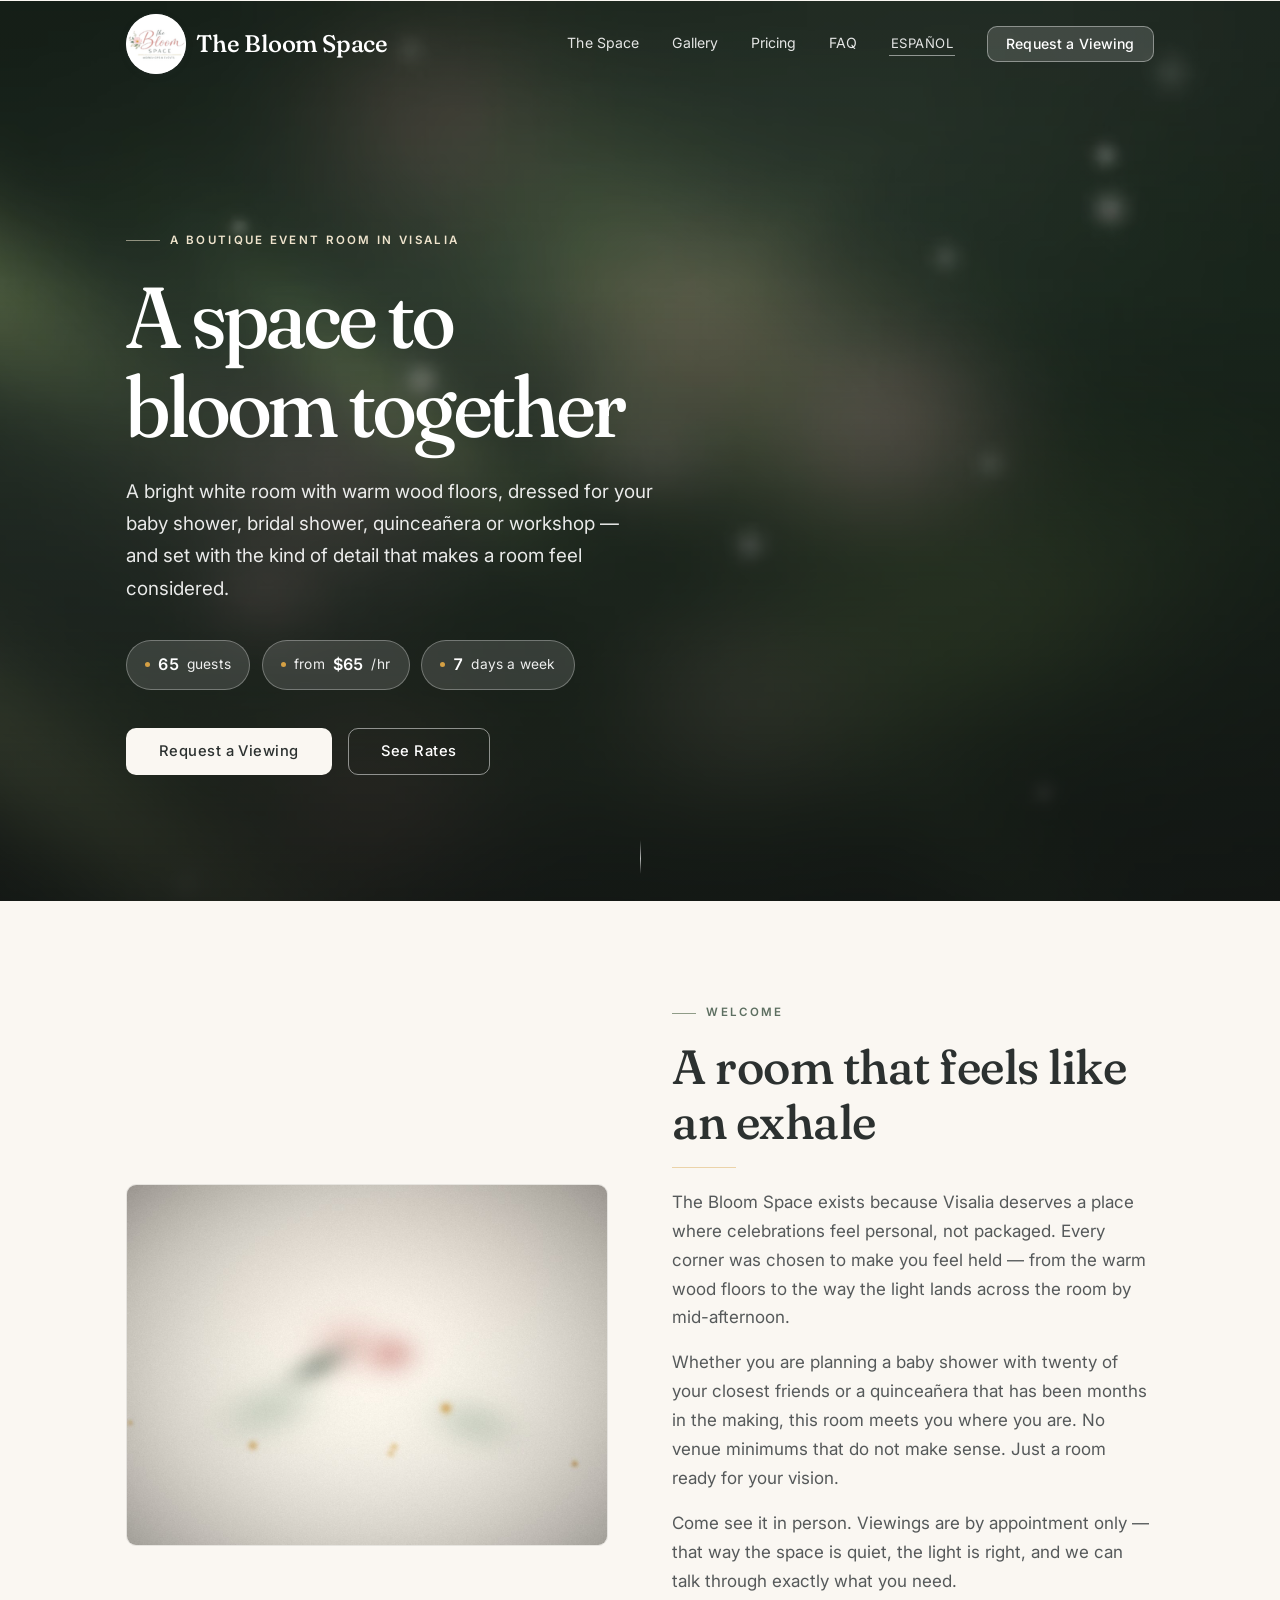
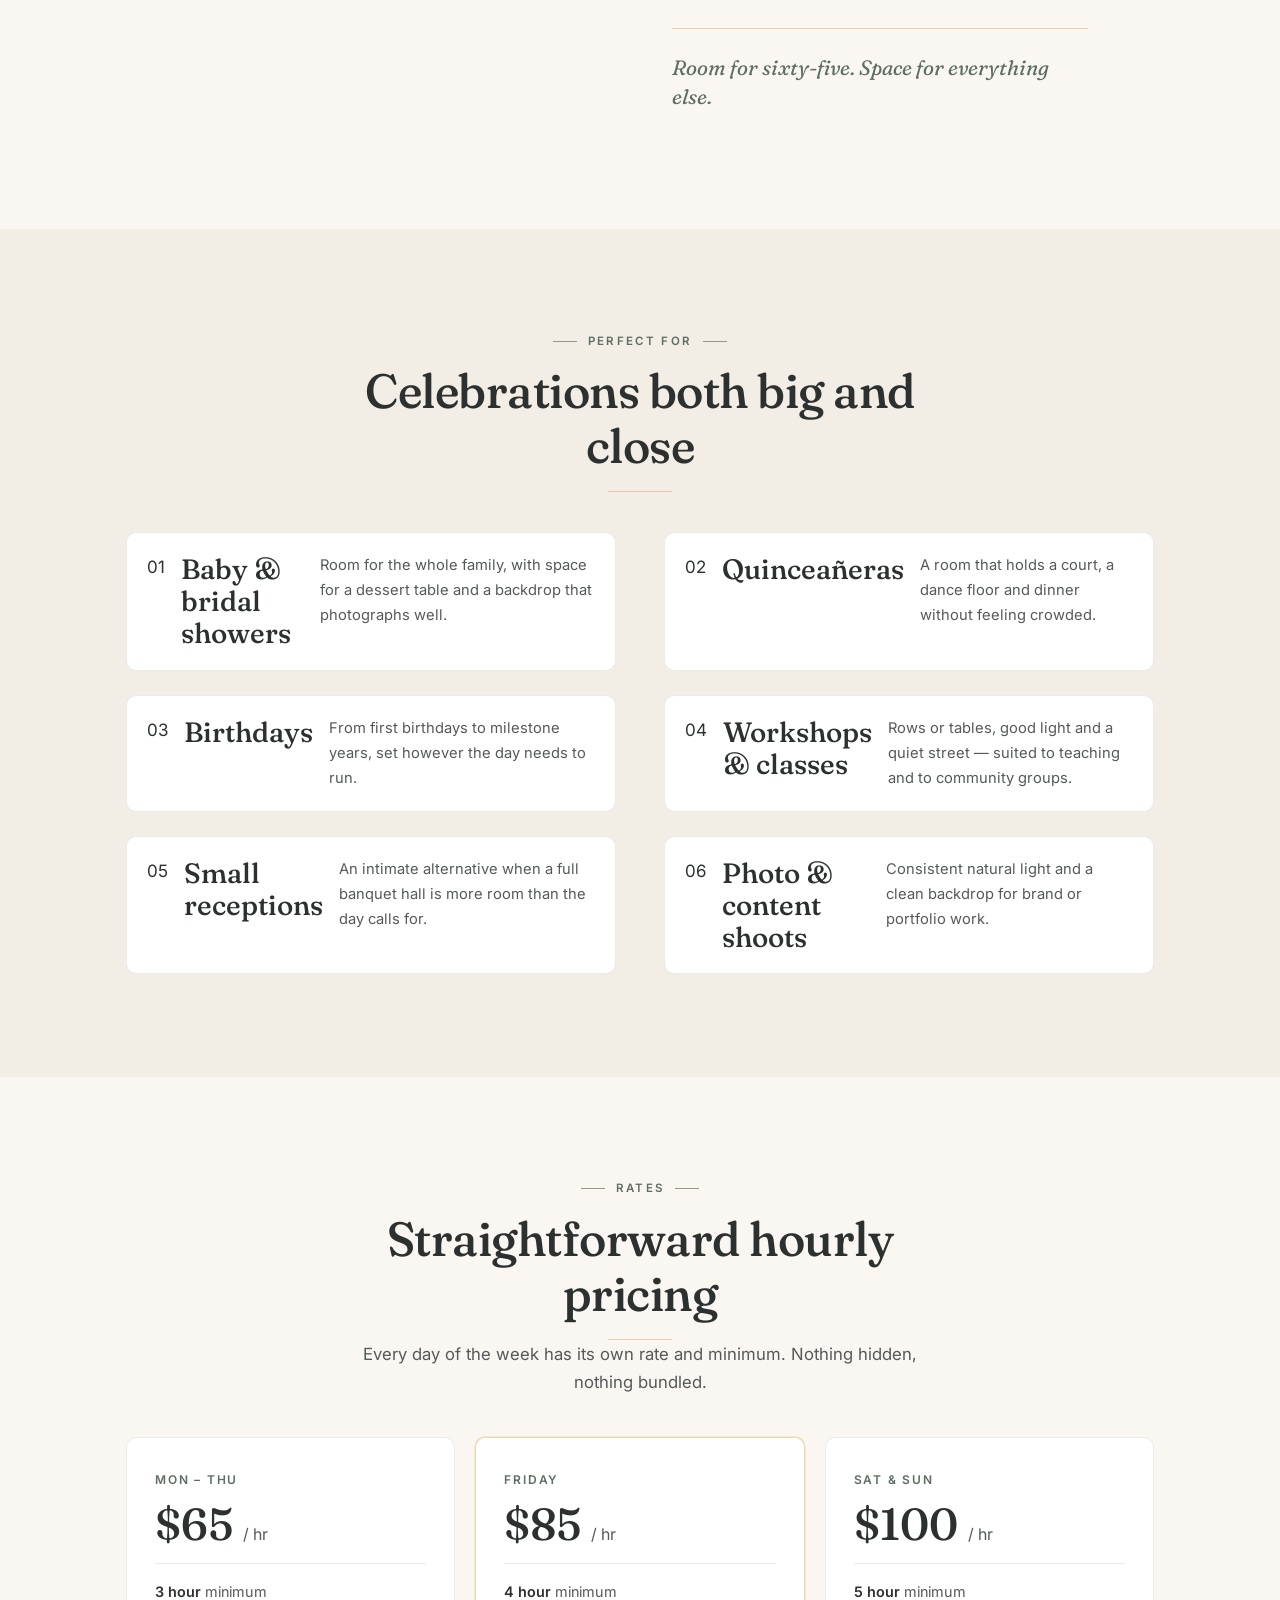
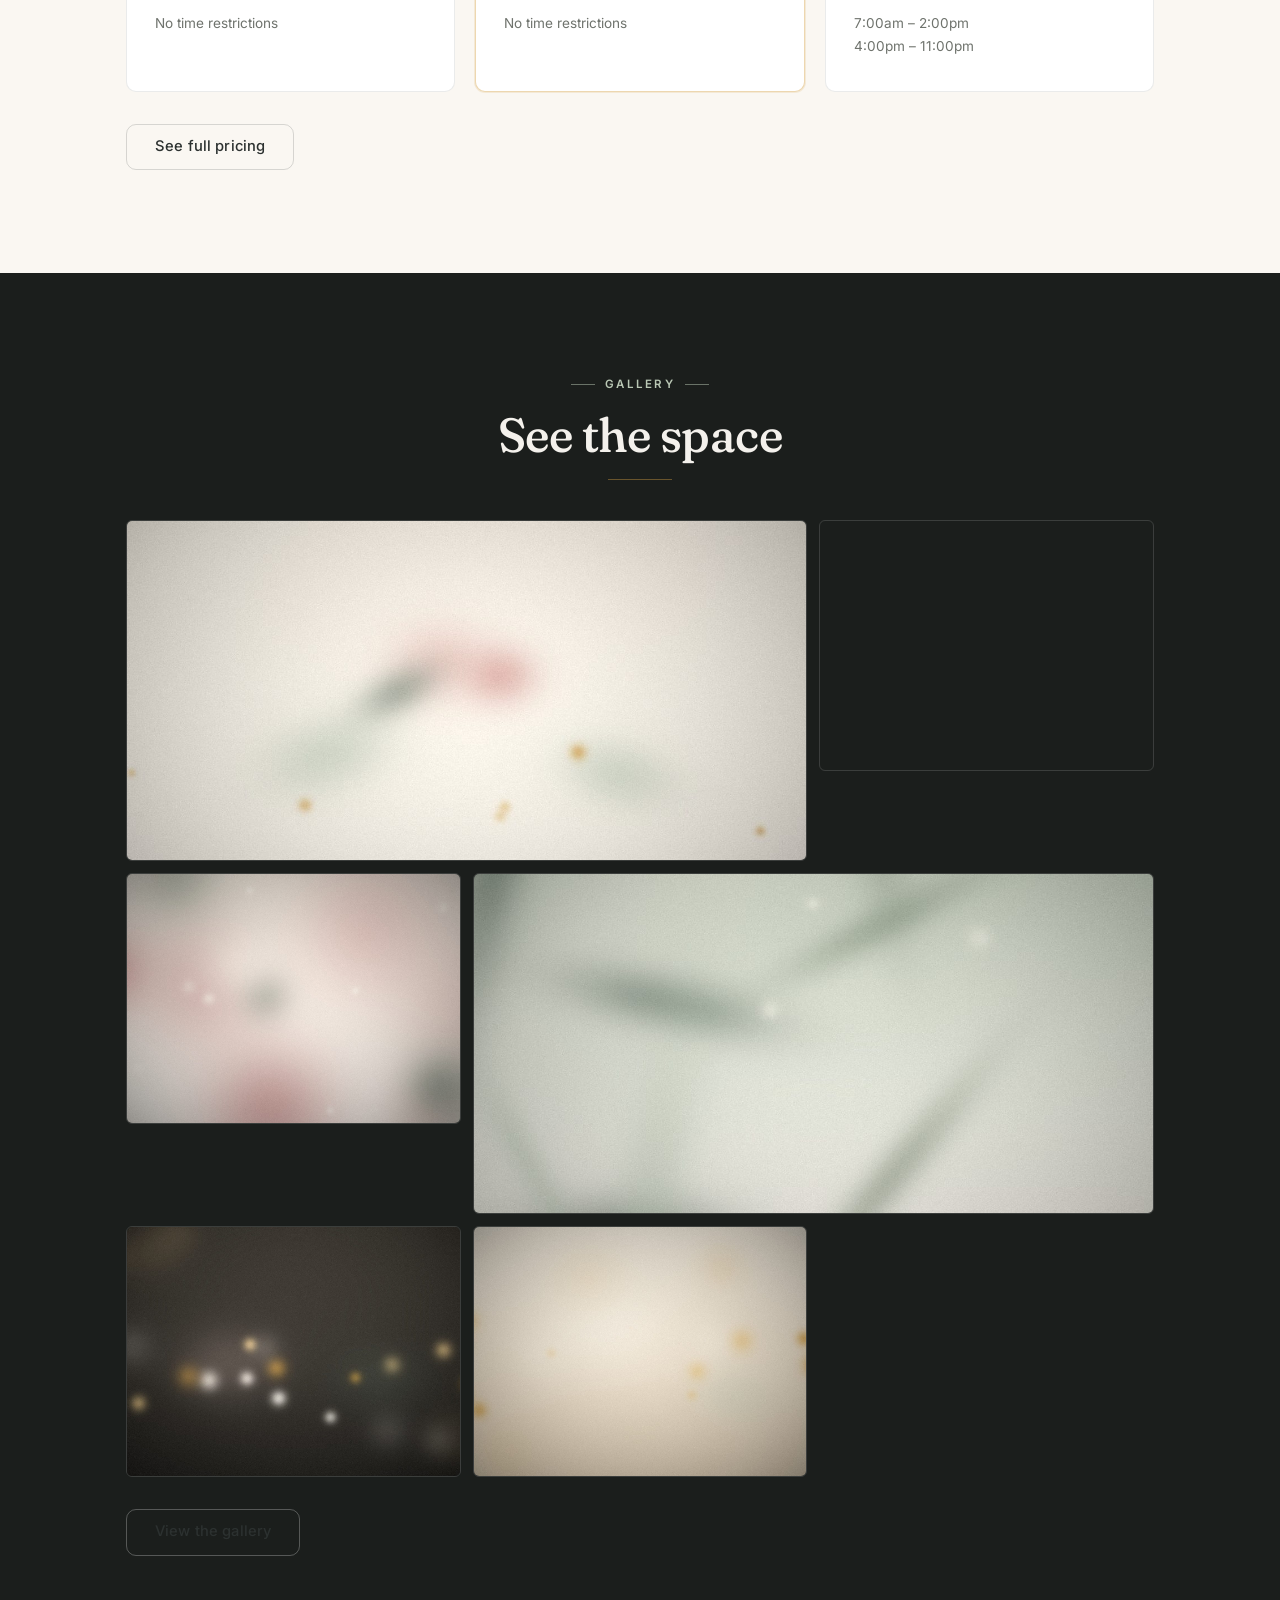
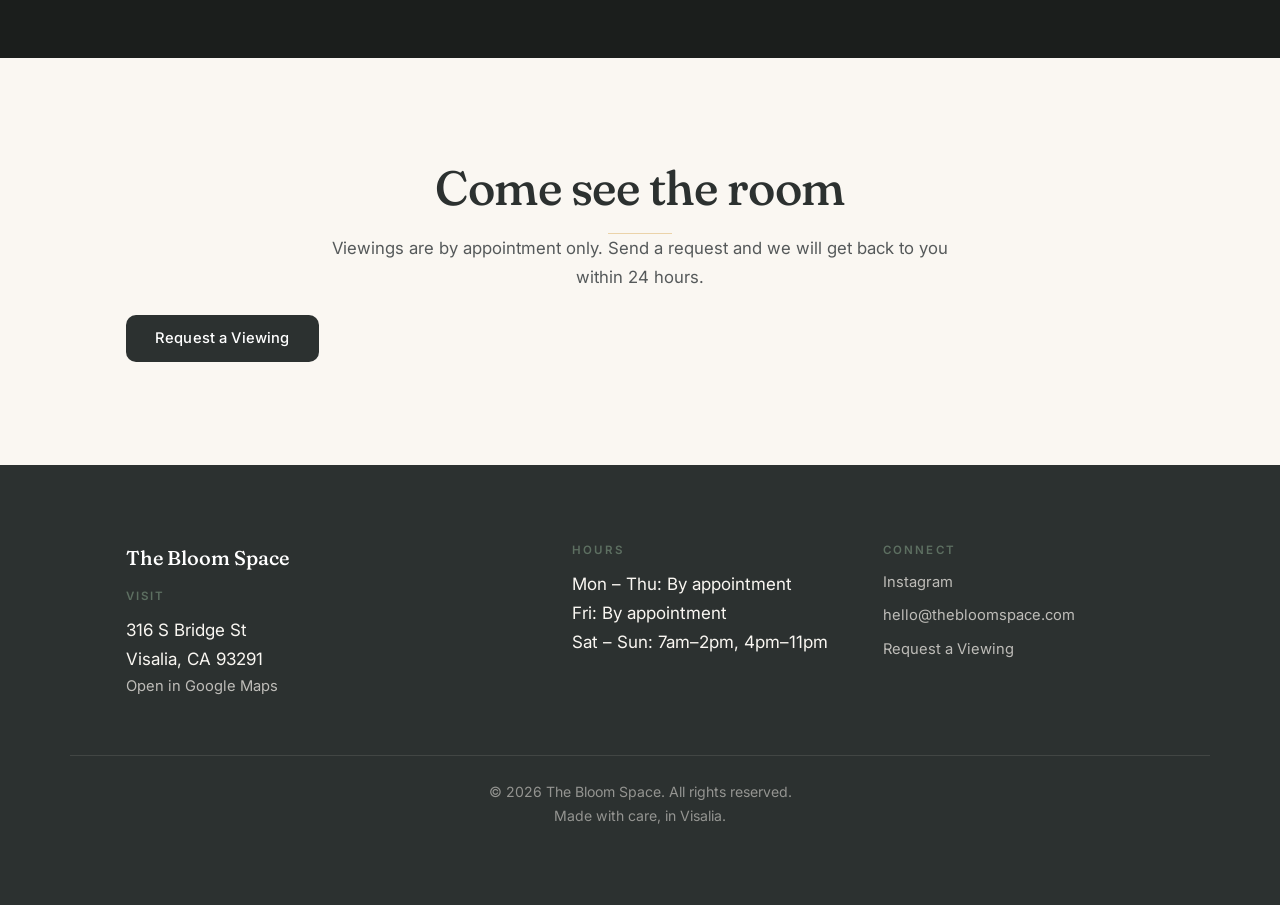
==== index.html @ f1baa37f "Add generated placeholder photography The gallery had a single image and The Space had none, so the " ====
<!DOCTYPE html>
<html lang="en">
<head>
<meta charset="UTF-8">
<meta name="viewport" content="width=device-width, initial-scale=1.0">
<title>The Bloom Space — Event Venue in Visalia, CA</title>
<meta name="description" content="A bright boutique event room on Bridge Street in Visalia. Baby showers, bridal showers, quinceañeras, birthdays and workshops, up to 65 guests. From $65/hr.">

<!-- Social share card. og:url stays relative-free until a domain is pointed. -->
<meta property="og:type" content="business.business">
<meta property="og:site_name" content="The Bloom Space">
<meta property="og:title" content="The Bloom Space — Event Venue in Visalia, CA">
<meta property="og:description" content="A bright boutique event room on Bridge Street in Visalia. Baby showers, bridal showers, quinceañeras, birthdays and workshops, up to 65 guests. From $65/hr.">
<meta property="og:image" content="assets/hero-still.jpg">
<meta property="og:image:alt" content="The Bloom Space event room in soft daylight">
<meta name="twitter:card" content="summary_large_image">
<meta name="theme-color" content="#faf7f2">
<link rel="icon" type="image/png" href="[data-uri]">

<link rel="preconnect" href="https://fonts.googleapis.com">
<link rel="preconnect" href="https://fonts.gstatic.com" crossorigin>
<link href="https://fonts.googleapis.com/css2?family=Fraunces:ital,opsz,wght@0,9..144,300..600;1,9..144,400..500&family=Inter:wght@300;400;500;600;700&display=swap" rel="stylesheet">
<link rel="stylesheet" href="styles/site.css">

<script type="application/ld+json">
{
  "@context": "https://schema.org",
  "@type": ["LocalBusiness", "EventVenue"],
  "name": "The Bloom Space",
  "description": "A bright boutique multipurpose event room in Visalia, California, for showers, quinceañeras, birthdays, workshops and small receptions.",
  "address": {
    "@type": "PostalAddress",
    "streetAddress": "316 S Bridge St",
    "addressLocality": "Visalia",
    "addressRegion": "CA",
    "postalCode": "93291",
    "addressCountry": "US"
  },
  "maximumAttendeeCapacity": 65,
  "sameAs": ["https://www.instagram.com/the_bloom_space559"],
  "priceRange": "$65-$100 per hour",
  "openingHoursSpecification": [
    { "@type": "OpeningHoursSpecification", "dayOfWeek": ["Monday","Tuesday","Wednesday","Thursday","Friday"], "opens": "07:00", "closes": "23:00" },
    { "@type": "OpeningHoursSpecification", "dayOfWeek": ["Saturday","Sunday"], "opens": "07:00", "closes": "14:00" },
    { "@type": "OpeningHoursSpecification", "dayOfWeek": ["Saturday","Sunday"], "opens": "16:00", "closes": "23:00" }
  ],
  "amenityFeature": [
    { "@type": "LocationFeatureSpecification", "name": "Tables and chairs", "value": true },
    { "@type": "LocationFeatureSpecification", "name": "On-site parking", "value": true },
    { "@type": "LocationFeatureSpecification", "name": "Restroom facilities", "value": true },
    { "@type": "LocationFeatureSpecification", "name": "Climate control", "value": true }
  ]
}
</script>
</head>
<body>
<a class="skip-link" href="#main" data-i18n="nav.skip">Skip to content</a>

<header class="site-header" role="banner">
  <nav class="nav wrap" aria-label="Main">
    <a href="index.html" class="brand" aria-label="The Bloom Space — home">
      <img class="brand-icon" src="assets/logo-mark.png" alt="" width="120" height="120" decoding="async">
      <span>The Bloom Space</span>
    </a>

    <div class="nav-links" id="navLinks">
      <a href="the-space.html" data-i18n="nav.space">The Space</a>
      <a href="gallery.html" data-i18n="nav.gallery">Gallery</a>
      <a href="pricing.html" data-i18n="nav.pricing">Pricing</a>
      <a href="faq.html" data-i18n="nav.faq">FAQ</a>
      <button type="button" class="lang-toggle" data-lang-toggle lang="es">Español</button>
      <a href="contact.html" class="btn btn-primary" data-i18n="nav.book">Request a Viewing</a>
    </div>

    <button class="nav-toggle" id="navToggle" aria-label="Menu" aria-expanded="false" aria-controls="navLinks">
      <span></span><span></span><span></span>
    </button>
  </nav>
</header>

<main id="main">

<section class="hero" aria-label="Welcome">
  <div class="hero-bg" id="heroBg" aria-hidden="true">
    <img src="assets/hero-still.jpg" alt="" width="1280" height="720" fetchpriority="high" decoding="async">
    <!--
      Ambient loop. The still above is frame one of this same clip, so the
      fade-in is seamless and the hero never depends on a remote image.
      Sources attach only once we know the visitor wants motion and isn't on
      a metered connection. To swap in real venue footage, replace both clips
      plus hero-still.jpg (export a frame so the poster still matches).
    -->
    <video class="hero-video" id="heroVideo" muted loop playsinline preload="none">
      <source data-src="assets/hero-ambient.webm" type="video/webm">
      <source data-src="assets/hero-ambient.mp4" type="video/mp4">
    </video>
    <div class="hero-scrim"></div>
  </div>

  <div class="hero-inner wrap">
    <p class="eyebrow hero-eyebrow" data-i18n="home.eyebrow">A boutique event room in Visalia</p>
    <h1>
      <span data-i18n="home.title">A space to bloom together</span>
    </h1>
    <p class="lead" data-i18n="home.lead">A bright white room with warm wood floors, dressed for your baby shower, bridal shower, quinceañera or workshop &mdash; and set with the kind of detail that makes a room feel considered.</p>

    <div class="hero-stats">
      <span class="stat-pill">
        <span class="dot" aria-hidden="true"></span>
        <strong data-count-to="65">65</strong> <span data-i18n="home.statGuests">guests</span>
      </span>
      <span class="stat-pill">
        <span class="dot" aria-hidden="true"></span>
        <span data-i18n="home.statFrom">from</span> <strong data-count-to="65" data-count-prefix="$">$65</strong><span data-i18n="home.statPerHour">/hr</span>
      </span>
      <span class="stat-pill">
        <span class="dot" aria-hidden="true"></span>
        <strong data-count-to="7">7</strong> <span data-i18n="home.statDays">days a week</span>
      </span>
    </div>

    <div class="hero-cta">
      <a href="contact.html" class="btn btn-primary" data-i18n="home.ctaPrimary">Request a Viewing</a>
      <a href="pricing.html" class="btn btn-secondary" data-i18n="home.ctaSecondary">See Rates</a>
    </div>
  </div>

  <a class="hero-scroll-cue" href="#welcome" data-i18n-attr="aria-label:home.scrollCue" aria-label="Scroll to what the room offers">
    <span class="hero-scroll-track" aria-hidden="true"></span>
  </a>
</section>

<!-- ---------------- welcome ---------------- -->
<section id="welcome" class="section wrap" aria-labelledby="welcome-title">
  <div class="welcome-grid reveal">
    <div class="welcome-image">
      <img src="assets/placeholders/table-setting.jpg"
           alt="A table dressed in white linen with a low floral centrepiece and sage napkins"
           width="1200" height="900" loading="lazy" decoding="async">
    </div>

    <div class="welcome-text">
      <p class="eyebrow" data-i18n="home.welcomeEyebrow">Welcome</p>
      <h2 id="welcome-title" class="section-title" data-i18n="home.welcomeTitle">A room that feels like an exhale</h2>
      <p data-i18n="home.welcomeBody1">The Bloom Space exists because Visalia deserves a place where celebrations feel personal, not packaged. Every corner was chosen to make you feel held &mdash; from the warm wood floors to the way the light lands across the room by mid-afternoon.</p>
      <p data-i18n="home.welcomeBody2">Whether you are planning a baby shower with twenty of your closest friends or a quinceañera that has been months in the making, this room meets you where you are. No venue minimums that do not make sense. Just a room ready for your vision.</p>
      <p data-i18n="home.welcomeBody3">Come see it in person. Viewings are by appointment only &mdash; that way the space is quiet, the light is right, and we can talk through exactly what you need.</p>
      <p class="pull-line" data-i18n="home.pullLine">Room for sixty-five. Space for everything else.</p>
    </div>
  </div>
</section>

<!-- ---------------- perfect for ---------------- -->
<section class="section section-alt" aria-labelledby="perfect-title">
  <div class="wrap">
    <p class="eyebrow center" data-i18n="home.perfectEyebrow">Perfect For</p>
    <h2 id="perfect-title" class="reveal section-title center" data-i18n="home.perfectTitle">Celebrations both big and close</h2>

    <ul class="perfect-list stagger" id="perfectList">
      <!-- rendered from data/content.js so the admin can edit both languages -->
    </ul>
  </div>
</section>

<!-- ---------------- rates teaser ---------------- -->
<section class="section wrap" aria-labelledby="rates-teaser-title">
  <p class="eyebrow center" data-i18n="home.ratesTeaserEyebrow">Rates</p>
  <h2 id="rates-teaser-title" class="reveal section-title center" data-i18n="home.ratesTeaserTitle">Straightforward hourly pricing</h2>
  <p class="lead center" data-i18n="home.ratesTeaserBody">Every day of the week has its own rate and minimum. Nothing hidden, nothing bundled.</p>

  <div class="rate-cards stagger" id="rateCards">
    <!-- rendered from data/rates.js — never hardcoded in markup -->
  </div>

  <p class="center" style="margin-top:2rem;">
    <a href="pricing.html" class="btn btn-secondary" data-i18n="home.ratesTeaserCta">See full pricing</a>
  </p>
</section>

<!-- ---------------- gallery teaser ---------------- -->
<section class="section section-dark" aria-labelledby="gallery-teaser-title">
  <div class="wrap">
    <p class="eyebrow center" data-i18n="home.galleryTeaserEyebrow">Gallery</p>
    <h2 id="gallery-teaser-title" class="reveal section-title center" data-i18n="home.galleryTeaserTitle">See the space</h2>

    <div class="gallery-grid stagger" id="galleryTeaser" role="list">
      <!-- rendered from the mock gallery store -->
    </div>

    <p class="center" style="margin-top:2rem;">
      <a href="gallery.html" class="btn btn-secondary" data-i18n="home.galleryTeaserCta">View the gallery</a>
    </p>
  </div>
</section>

<!-- ---------------- final cta ---------------- -->
<section class="section wrap center" aria-labelledby="final-title">
  <h2 id="final-title" class="reveal section-title center" data-i18n="home.finalTitle">Come see the room</h2>
  <p class="lead center" data-i18n="home.finalBody">Viewings are by appointment only. Send a request and we will get back to you within 24 hours.</p>
  <p style="margin-top:1.5rem;">
    <a href="contact.html" class="btn btn-primary" data-i18n="nav.book">Request a Viewing</a>
  </p>
</section>

</main>

<script type="module">
  import { PERFECT_FOR } from './data/content.js';
  import { RATE_CARD, DAY_RATES } from './data/rates.js';
  import { getGallery } from './lib/api.mock.js';
  import { getLocale, t } from './lib/i18n.js';

  function renderPerfect() {
    const list = document.getElementById('perfectList');
    const l = getLocale();
    list.innerHTML = PERFECT_FOR.map((item, i) => `
      <li class="perfect-item">
        <span class="perfect-num">${String(i + 1).padStart(2, '0')}</span>
        <h3>${l === 'es' ? item.es : item.en}</h3>
        <p>${l === 'es' ? item.esBody : item.enBody}</p>
      </li>`).join('');
  }

  function renderRates() {
    const wrap = document.getElementById('rateCards');
    const l = getLocale();
    wrap.innerHTML = RATE_CARD.map((row) => {
      const rate = DAY_RATES[row.days[0]];
      const windows = row.key === 'weekend'
        ? '7:00am &ndash; 2:00pm<br>4:00pm &ndash; 11:00pm'
        : t('pricing.noRestriction');
      return `
        <article class="rate-card${row.featured ? ' featured' : ''}">
          <div class="days">${l === 'es' ? row.daysLabelEs : row.daysLabel}</div>
          <div class="price">$${rate.hourly} <span>${t('pricing.perHour')}</span></div>
          <div class="min-detail"><strong>${rate.minHours} ${t('pricing.hourMin')}</strong> ${t('pricing.minimum')}</div>
          <div class="window-detail">${windows}</div>
        </article>`;
    }).join('');
  }

  async function renderGallery() {
    const grid = document.getElementById('galleryTeaser');
    const items = (await getGallery()).slice(0, 6);
    const l = getLocale();
    grid.innerHTML = items.map((item) => `
      <figure class="gallery-item" role="listitem">
        <img src="${item.src}" alt="${item.alt}" loading="lazy" decoding="async" width="800" height="600">
        ${item.caption ? `<figcaption>${l === 'es' ? item.caption.es : item.caption.en}</figcaption>` : ''}
      </figure>`).join('');
  }

  function renderAll() { renderPerfect(); renderRates(); renderGallery(); }
  renderAll();
  document.addEventListener('localechange', renderAll);
</script>

<footer class="site-footer" role="contentinfo">
  <div class="wrap footer-grid">
    <div class="footer-col">
      <div class="footer-brand">The Bloom Space</div>
      <p class="footer-heading" data-i18n="footer.address">Visit</p>
      <p>316 S Bridge St<br>Visalia, CA 93291</p>
      <p><a href="https://maps.google.com/?q=316+S+Bridge+St+Visalia+CA+93291" target="_blank" rel="noopener noreferrer" data-i18n="footer.maps">Open in Google Maps</a></p>
    </div>

    <div class="footer-col">
      <p class="footer-heading" data-i18n="footer.hours">Hours</p>
      <p>Mon &ndash; Thu: <span data-i18n="footer.byAppt">By appointment</span></p>
      <p>Fri: <span data-i18n="footer.byAppt">By appointment</span></p>
      <p>Sat &ndash; Sun: <span data-i18n="footer.weekend">7am&ndash;2pm, 4pm&ndash;11pm</span></p>
    </div>

    <div class="footer-col">
      <p class="footer-heading" data-i18n="footer.connect">Connect</p>
      <p><a href="https://www.instagram.com/the_bloom_space559" target="_blank" rel="noopener noreferrer">Instagram</a></p>
      <p><a href="mailto:hello@thebloomspace.com">hello@thebloomspace.com</a></p>
      <p><a href="contact.html" data-i18n="nav.book">Request a Viewing</a></p>
    </div>
  </div>

  <div class="wrap footer-bottom">
    <p>&copy; 2026 The Bloom Space. <span data-i18n="footer.rights">All rights reserved.</span></p>
    <p data-i18n="footer.madeIn">Made with care, in Visalia.</p>
  </div>
</footer>

<script type="module">
  import { initI18n } from './lib/i18n.js';
  import { initPage } from './lib/ui.js';
  await initI18n();
  initPage();
  import { initCounters } from './lib/ui.js'; initCounters();
</script>
</body>
</html>
---- styles/site.css ----
/* ============================================================
   0.  CSS CUSTOM PROPERTIES — palette, type, spacing, motion
   ============================================================ */
:root {
  /* ------ palette, sampled from the wordmark ------
     The logo's inks are a rose script (#d09b98), grey-green leaves
     (#6c7f70) and a warm gold rule (#d5a044). The previous palette sat
     several steps lighter than any of them, which read as sweet rather
     than expensive. These are the logo's own hues, with every
     text-bearing tone deepened far enough to pass contrast. */
  --blush:       #ecd9d5;
  --blush-light: #f7f0ed;
  --blush-deep:  #d4a7a2;
  --sage:        #8f9c88;
  --sage-light:  #d3dbcd;
  --sage-muted:  #5d6f61;
  --cream:       #faf7f2;
  --cream-warm:  #f2ede5;
  --charcoal:    #2c3130;
  --charcoal-soft:#55595a;
  --charcoal-faint:#6f736d;
  --white:       #ffffff;
  --rose:        #b8726f;
  --gold:        #8a6a2d;
  --gold-soft:   #d5a044;

  /* functional */
  --bg:          var(--cream);
  --bg-alt:      var(--cream-warm);
  --bg-card:     var(--white);
  --text:        var(--charcoal);
  --text-soft:   var(--charcoal-soft);
  --text-faint:  var(--charcoal-faint);
  --accent:      var(--blush);
  --accent-deep: var(--blush-deep);
  --accent-green:var(--sage);
  --gold-line:   rgba(213, 160, 68, 0.42);
  --line:        rgba(54, 58, 59, 0.10);
  --line-strong: rgba(54, 58, 59, 0.18);
  --shadow:      rgba(54, 58, 59, 0.08);
  --shadow-strong:rgba(54, 58, 59, 0.14);

  /* ------ typography ------ */
  --display:    'Fraunces', Georgia, 'Times New Roman', serif;
  --sans:       'Inter', -apple-system, BlinkMacSystemFont, 'Segoe UI', Roboto, Helvetica, Arial, sans-serif;

  /* body copy */
  --body-size:  17px;
  --body-leading: 1.7;

  /* ------ spacing scale ------ */
  --header-h:   88px;
  --wrap:       1140px;
  --gutter:     clamp(1.25rem, 5vw, 3.5rem);
  --section-gap: clamp(4rem, 8vw, 7rem);
  --radius:     10px;
  --radius-sm:  6px;

  /* ------ motion ------ */
  --motion-fast:   180ms;
  --motion-normal: 350ms;
  --motion-slow:   500ms;
  --ease-out:      cubic-bezier(0.16, 1, 0.3, 1);
  --ease-inout:    cubic-bezier(0.65, 0, 0.35, 1);
}

/* ============================================================
   1.  RESET + BASE
   ============================================================ */
*, *::before, *::after { box-sizing: border-box; margin: 0; padding: 0; }

html {
  scroll-behavior: smooth;
  -webkit-text-size-adjust: 100%;
}

body {
  font-family: var(--sans);
  font-size: var(--body-size);
  line-height: var(--body-leading);
  color: var(--text);
  background: var(--bg);
  -webkit-font-smoothing: antialiased;
  -moz-osx-font-smoothing: grayscale;
  text-rendering: optimizeLegibility;
  overflow-x: hidden;
}

/* Headings */
h1, h2, h3, h4, h5, h6 {
  font-family: var(--display);
  line-height: 1.15;
  color: var(--text);
  font-weight: 500;
  font-variation-settings: 'SOFT' 50, 'WONK' 1;
}

h1 { font-size: clamp(2.4rem, 5.5vw, 4.2rem); letter-spacing: -0.02em; }
h2 { font-size: clamp(1.8rem, 4vw, 3rem);   letter-spacing: -0.01em; }
h3 { font-size: clamp(1.25rem, 2.5vw, 1.75rem); }
h4 { font-size: clamp(1.1rem, 1.8vw, 1.35rem); }

em, i { font-style: italic; }

a { color: inherit; text-decoration: none; }

img { max-width: 100%; height: auto; display: block; }

ul, ol { list-style: none; }

/* Skip link */
.skip-link {
  position: absolute;
  top: -100%;
  left: 1rem;
  z-index: 100;
  padding: 0.6rem 1.2rem;
  background: var(--charcoal);
  color: var(--white);
  font-size: 0.9rem;
  font-weight: 500;
  border-radius: var(--radius-sm);
  transition: top var(--motion-fast) var(--ease-out);
}
.skip-link:focus { top: 1rem; }

/* Focus visible */
:focus-visible {
  outline: 2px solid var(--sage);
  outline-offset: 3px;
}

/* Selection */
::selection {
  background: var(--blush);
  color: var(--charcoal);
}

/* ============================================================
   2.  LAYOUT HELPERS
   ============================================================ */
.wrap {
  max-width: var(--wrap);
  margin: 0 auto;
  padding-inline: var(--gutter);
}

.section {
  padding-block: var(--section-gap);
}

.section-alt {
  background: var(--bg-alt);
}

.section-title {
  max-width: 20ch;
}
/* Drawn in on entry by the motion system; transform-origin keeps it
   growing from the text edge rather than the centre. */
.section-title::after {
  content: '';
  display: block;
  width: 64px;
  height: 1px;
  margin-top: 1.1rem;
  background: var(--gold-line);
  transform-origin: left center;
}
.section-title.center::after {
  margin-inline: auto;
  transform-origin: center;
}

.section-title.center {
  margin-inline: auto;
  text-align: center;
}

.eyebrow {
  font-family: var(--sans);
  font-size: 0.72rem;
  font-weight: 600;
  letter-spacing: 0.2em;
  text-transform: uppercase;
  color: var(--sage-muted);
  margin-bottom: 0.75rem;
  display: flex;
  align-items: center;
  gap: 0.65rem;
}
.eyebrow::before {
  content: '';
  width: 24px;
  height: 1px;
  background: var(--sage);
  display: inline-block;
}
.eyebrow.center {
  justify-content: center;
}
.eyebrow.center::after {
  content: '';
  width: 24px;
  height: 1px;
  background: var(--sage);
  display: inline-block;
}

.lead {
  font-size: 1.05rem;
  color: var(--text-soft);
  max-width: 56ch;
}
.lead.center {
  margin-inline: auto;
  text-align: center;
}

/* ============================================================
   3.  BUTTONS
   ============================================================ */
.btn {
  display: inline-flex;
  align-items: center;
  justify-content: center;
  gap: 0.5rem;
  font-family: var(--sans);
  font-size: 0.92rem;
  font-weight: 500;
  letter-spacing: 0.01em;
  padding: 0.85rem 1.75rem;
  border-radius: var(--radius);
  border: 1px solid transparent;
  cursor: pointer;
  text-decoration: none;
  transition:
    transform var(--motion-fast) var(--ease-out),
    box-shadow var(--motion-fast) var(--ease-out),
    background var(--motion-normal) ease,
    color var(--motion-normal) ease,
    border-color var(--motion-normal) ease;
  line-height: 1.2;
}
.btn:hover {
  transform: translateY(-2px);
  box-shadow: 0 6px 20px -6px rgba(212, 167, 162, 0.42);
}
.btn:active {
  transform: translateY(0);
}

.btn-primary {
  background: var(--charcoal);
  color: var(--white);
}
.btn-primary:hover {
  background: var(--charcoal-soft);
  box-shadow: 0 6px 20px -6px rgba(54, 58, 59, 0.25);
}

.btn-secondary {
  background: transparent;
  color: var(--charcoal);
  border-color: var(--line-strong);
}
.btn-secondary:hover {
  background: var(--blush-light);
  border-color: var(--blush-deep);
  box-shadow: 0 6px 20px -6px rgba(212, 167, 162, 0.35);
}

.btn-accent {
  background: var(--blush);
  color: var(--charcoal);
}
.btn-accent:hover {
  background: var(--blush-deep);
  box-shadow: 0 6px 20px -6px rgba(212, 167, 162, 0.42);
}

/* ============================================================
   4.  IMAGE PLACEHOLDER STYLES
   ============================================================ */
.img-placeholder {
  background: var(--cream-warm);
  display: flex;
  align-items: center;
  justify-content: center;
  color: var(--text-faint);
  font-size: 0.85rem;
  font-weight: 400;
  overflow: hidden;
  position: relative;
}
.img-placeholder img {
  width: 100%;
  height: 100%;
  object-fit: cover;
  transition: transform var(--motion-slow) var(--ease-out);
}

/* ============================================================
   5.  MOTION SYSTEM — scroll-driven animations
   ============================================================ */
@supports ((animation-timeline: scroll()) and (animation-range: 0% 100%)) {
  @media (prefers-reduced-motion: no-preference) {
    /* Reveal on scroll — items fade + slide up as they enter */
    .reveal {
      animation: reveal-up linear both;
      animation-timeline: view();
      animation-range: entry 0% cover 40%;
    }

    @keyframes reveal-up {
      from {
        opacity: 0;
        transform: translateY(42px) scale(0.985);
      }
      to {
        opacity: 1;
        transform: translateY(0) scale(1);
      }
    }

    /* Stagger siblings */
    .stagger > * {
      animation: reveal-up linear both;
      animation-timeline: view();
      animation-range: entry 0% cover 40%;
    }
    .stagger > *:nth-child(1) { animation-delay: 0ms; }
    .stagger > *:nth-child(2) { animation-delay: 60ms; }
    .stagger > *:nth-child(3) { animation-delay: 120ms; }
    .stagger > *:nth-child(4) { animation-delay: 180ms; }
    .stagger > *:nth-child(5) { animation-delay: 240ms; }
    .stagger > *:nth-child(6) { animation-delay: 300ms; }
    .stagger > *:nth-child(7) { animation-delay: 360ms; }
    .stagger > *:nth-child(8) { animation-delay: 420ms; }

    /* --- Hero: media pushes back and the copy lifts away as it exits --- */
    .hero-bg {
      animation: hero-recede linear both;
      animation-timeline: view();
      animation-range: exit 0% exit 100%;
    }
    @keyframes hero-recede {
      from { transform: scale(1); }
      to   { transform: scale(1.16) translateY(4%); }
    }

    .hero-inner {
      animation: hero-lift linear both;
      animation-timeline: view();
      animation-range: exit 0% exit 70%;
    }
    @keyframes hero-lift {
      from { opacity: 1; transform: translateY(0); }
      to   { opacity: 0; transform: translateY(-60px); }
    }

    .hero-scroll-cue {
      animation: cue-fade linear both;
      animation-timeline: view();
      animation-range: exit 0% exit 25%;
    }
    @keyframes cue-fade {
      from { opacity: 1; }
      to   { opacity: 0; }
    }

    /* Sprigs drift against the scroll for depth */
    .hero-sprig-tr {
      animation: sprig-tr linear both;
      animation-timeline: scroll(root block);
      animation-range: 0 90vh;
    }
    @keyframes sprig-tr {
      from { transform: rotate(6deg) translate(0, 0); }
      to   { transform: rotate(14deg) translate(3%, 34px); }
    }
    .hero-sprig-bl {
      animation: sprig-bl linear both;
      animation-timeline: scroll(root block);
      animation-range: 0 90vh;
    }
    @keyframes sprig-bl {
      from { transform: rotate(-168deg) translate(0, 0); }
      to   { transform: rotate(-176deg) translate(4%, 26px); }
    }

    /* --- Gallery images settle as they enter --- */
    .gallery-item img {
      animation: img-settle linear both;
      animation-timeline: view();
      animation-range: entry 0% cover 45%;
    }
    @keyframes img-settle {
      from { transform: scale(1.12); }
      to   { transform: scale(1); }
    }

    /* --- A gold rule draws itself under each section title --- */
    .section-title::after {
      animation: rule-draw linear both;
      animation-timeline: view();
      animation-range: entry 10% cover 35%;
    }
    @keyframes rule-draw {
      from { transform: scaleX(0); }
      to   { transform: scaleX(1); }
    }
  }
}

/* ============================================================
   6.  PREFERS-REDUCED-MOTION
   ============================================================ */
@media (prefers-reduced-motion: reduce) {
  html { scroll-behavior: auto; }
  *, *::before, *::after {
    animation-duration: 0.001ms !important;
    animation-iteration-count: 1 !important;
    transition-duration: 0.001ms !important;
    transform: none !important;
  }
  .btn:hover { transform: none !important; }
}

/* ============================================================
   7.  HEADER / NAV
   ============================================================ */
.site-header {
  position: sticky;
  top: 0;
  z-index: 50;
  background: transparent;
  border-bottom: 1px solid transparent;
  transition: background var(--motion-normal) ease,
              border-color var(--motion-normal) ease;
}
/* Solid only once the hero has passed, so the blur is never composited over
   playing video — see the note on the stat pills. */
.site-header.is-solid {
  background: rgba(250, 247, 242, 0.9);
  border-bottom-color: var(--line);
}
@media (min-width: 821px) {
  .site-header.is-solid {
    backdrop-filter: blur(12px);
    -webkit-backdrop-filter: blur(12px);
  }
}

/* Over the hero the nav reverses out to white. */
.site-header:not(.is-solid) .brand { color: var(--white); }
.site-header:not(.is-solid) .nav-links a { color: rgba(255, 255, 255, 0.88); }
.site-header:not(.is-solid) .nav-links a:hover { color: var(--white); }
.site-header:not(.is-solid) .nav-links a.btn {
  background: rgba(255, 255, 255, 0.14);
  border-color: rgba(255, 255, 255, 0.4);
  color: var(--white);
}
.site-header:not(.is-solid) .nav-toggle span { background: var(--white); }

.nav {
  display: flex;
  align-items: center;
  justify-content: space-between;
  height: var(--header-h);
}

.brand {
  font-family: var(--display);
  font-size: 1.5rem;
  font-weight: 500;
  font-variation-settings: 'SOFT' 50, 'WONK' 1;
  text-decoration: none;
  color: var(--text);
  letter-spacing: -0.01em;
  display: flex;
  align-items: center;
  gap: 0.65rem;
}
.brand-icon {
  width: 60px;
  height: 60px;
  border-radius: 50%;
  background: var(--white);
  box-shadow: 0 0 0 1px var(--line-strong), 0 2px 8px rgba(54, 58, 59, 0.08);
  flex-shrink: 0;
}

.nav-links {
  display: flex;
  gap: 2rem;
  align-items: center;
}
.nav-links a {
  font-size: 0.88rem;
  font-weight: 400;
  color: var(--text-soft);
  letter-spacing: 0.01em;
  text-decoration: none;
  padding-bottom: 2px;
  position: relative;
  transition: color var(--motion-fast) ease;
}
.nav-links a::after {
  content: '';
  position: absolute;
  bottom: 0;
  left: 0;
  width: 0;
  height: 1.5px;
  background: var(--sage);
  transition: width var(--motion-normal) var(--ease-out);
}
.nav-links a:hover::after {
  width: 100%;
}
.nav-links a:hover {
  color: var(--text);
}
.nav-links a.btn {
  padding: 0.55rem 1.15rem;
  font-weight: 500;
}
.nav-links a.btn::after { display: none; }
.nav-links a.btn:hover {
  transform: translateY(-2px);
}

/* Mobile nav toggle */
.nav-toggle {
  display: none;
  background: none;
  border: none;
  cursor: pointer;
  padding: 0.4rem;
  color: var(--charcoal);
  width: 36px;
  height: 36px;
  position: relative;
}
.nav-toggle span {
  display: block;
  width: 22px;
  height: 2px;
  background: var(--charcoal);
  border-radius: 2px;
  position: absolute;
  left: 7px;
  transition: transform var(--motion-normal) var(--ease-out), opacity var(--motion-fast) ease;
}
.nav-toggle span:nth-child(1) { top: 10px; }
.nav-toggle span:nth-child(2) { top: 17px; }
.nav-toggle span:nth-child(3) { top: 24px; }
.nav-toggle.open span:nth-child(1) {
  transform: translateY(7px) rotate(45deg);
}
.nav-toggle.open span:nth-child(2) {
  opacity: 0;
}
.nav-toggle.open span:nth-child(3) {
  transform: translateY(-7px) rotate(-45deg);
}

@media (max-width: 860px) {
  .nav-links {
    display: none;
    position: absolute;
    top: var(--header-h);
    left: 0;
    right: 0;
    flex-direction: column;
    align-items: flex-start;
    gap: 1.25rem;
    background: var(--white);
    padding: 1.75rem var(--gutter);
    border-bottom: 1px solid var(--line);
    box-shadow: 0 12px 24px -12px var(--shadow);
  }
  .nav-links.open { display: flex; }
  .nav-toggle { display: inline-flex; }
}

/* ============================================================
   8.  HERO — full-bleed immersive
   ============================================================ */
.hero {
  position: relative;
  overflow: hidden;
  min-height: 100vh;
  min-height: 100svh;          /* svh so the mobile URL bar can't jolt it */
  margin-top: calc(var(--header-h) * -1);   /* sit behind the sticky header */
  display: flex;
  align-items: flex-end;
  background: var(--charcoal);  /* shows through only until the media paints */
}

.hero-bg {
  position: absolute;
  inset: 0;
  z-index: 0;
  overflow: hidden;
}
.hero-bg img,
.hero-bg .hero-video {
  position: absolute;
  inset: 0;
  width: 100%;
  height: 100%;
  object-fit: cover;
}

/* The loop fades over the still once it is genuinely playing, so a blocked,
   unsupported or refused video simply leaves the photograph in place. */
.hero-bg .hero-video {
  opacity: 0;
  transition: opacity 1.4s var(--ease-out);
}
.hero-bg.video-playing .hero-video { opacity: 1; }

/* Text contrast. Measured against a worst-case bright photo, a 0.50 scrim
   leaves even white text at 3.92:1 — under the 4.5 body minimum. The stops
   below hold at least 0.65 across the whole copy zone, which puts white at
   6.74 and the rose accent at 3.97. Don't lighten these without re-measuring. */
.hero-scrim {
  position: absolute;
  inset: 0;
  background:
    linear-gradient(to top,
      rgba(18, 20, 19, 0.88) 0%,
      rgba(18, 20, 19, 0.72) 38%,
      rgba(18, 20, 19, 0.52) 68%,
      rgba(18, 20, 19, 0.58) 100%);
}

.hero-inner {
  position: relative;
  z-index: 2;
  width: 100%;
  padding-block: calc(var(--header-h) + clamp(3rem, 9vh, 6rem)) clamp(5rem, 14vh, 9rem);
  color: var(--white);
}

.hero-eyebrow {
  color: #efe4cd;               /* pale gold — the bright gold fails on dark */
  margin-bottom: 1.4rem;
}
.hero-eyebrow::before {
  width: 34px;
  background: rgba(239, 228, 205, 0.55);
}

.hero h1 {
  font-size: clamp(2.7rem, 7vw, 5.4rem);
  letter-spacing: -0.025em;
  line-height: 1.04;
  margin-bottom: 1.5rem;
  max-width: 13ch;
  color: var(--white);
  text-wrap: balance;
}
.hero h1 .accent-italic {
  font-style: italic;
  font-weight: 500;
  font-variation-settings: 'SOFT' 60, 'WONK' 1;
  color: #edc9c5;               /* the logo rose, lifted to read on dark */
}

.hero .lead {
  font-size: clamp(1.02rem, 1.5vw, 1.18rem);
  line-height: 1.7;
  margin-bottom: 2.2rem;
  max-width: 44ch;
  color: rgba(255, 255, 255, 0.9);
}

/* Stat pills — deliberately NOT backdrop-filter. These sit over playing
   video, and blurring a backdrop that changes every frame is the surest way
   to drop frames on a phone. A flat translucent fill costs nothing. */
.hero-stats {
  display: flex;
  gap: 0.7rem;
  flex-wrap: wrap;
  margin-bottom: 2.4rem;
}
.stat-pill {
  padding: 0.65rem 1.15rem;
  border-radius: 100px;
  background: rgba(255, 255, 255, 0.13);
  border: 1px solid rgba(255, 255, 255, 0.3);
  font-size: 0.86rem;
  letter-spacing: 0.015em;
  color: rgba(255, 255, 255, 0.92);
  display: flex;
  align-items: center;
  gap: 0.5rem;
}
.stat-pill strong {
  font-weight: 600;
  color: var(--white);
  font-size: 1rem;
  font-variant-numeric: tabular-nums;   /* counters must not reflow the pill */
}
.stat-pill .dot {
  width: 5px;
  height: 5px;
  border-radius: 50%;
  background: var(--gold-soft);
  display: inline-block;
}

.hero-cta {
  display: flex;
  gap: 1rem;
  flex-wrap: wrap;
}
.hero-cta .btn {
  letter-spacing: 0.03em;
  padding-inline: 2rem;
}
.hero-cta .btn-primary {
  background: var(--cream);
  color: var(--charcoal);
}
.hero-cta .btn-primary:hover {
  background: var(--white);
  box-shadow: 0 10px 30px -10px rgba(0, 0, 0, 0.45);
}
.hero-cta .btn-secondary {
  color: var(--white);
  border-color: rgba(255, 255, 255, 0.5);
}
.hero-cta .btn-secondary:hover {
  background: rgba(255, 255, 255, 0.1);
  border-color: var(--white);
  box-shadow: none;
}

/* Decorative sprigs */
.hero-sprig {
  position: absolute;
  z-index: 1;
  display: block;
  color: rgba(233, 240, 230, 0.34);
  pointer-events: none;
}
.hero-sprig svg { width: 100%; height: auto; display: block; }
.hero-sprig-tr {
  top: clamp(5rem, 12vh, 9rem);
  right: -2rem;
  width: clamp(160px, 24vw, 340px);
  transform: rotate(6deg);
}
.hero-sprig-bl {
  bottom: 1.5rem;
  left: -3rem;
  width: clamp(150px, 20vw, 300px);
  transform: rotate(-168deg);
}

/* Scroll cue */
.hero-scroll-cue {
  position: absolute;
  z-index: 2;
  bottom: 1.4rem;
  left: 50%;
  translate: -50% 0;
  width: 44px;
  height: 44px;
  display: grid;
  place-items: center;
}
.hero-scroll-track {
  width: 1px;
  height: 34px;
  background: linear-gradient(to bottom,
    rgba(255, 255, 255, 0) 0%,
    rgba(255, 255, 255, 0.7) 55%,
    rgba(255, 255, 255, 0) 100%);
}

@media (max-width: 820px) {
  .hero-inner { padding-block: calc(var(--header-h) + 2rem) 4.5rem; }
  .hero h1 { max-width: 100%; }
  .hero .lead { max-width: 100%; }
  .hero-sprig-tr { width: 190px; right: -3rem; }
  .hero-sprig-bl { display: none; }
}
@media (max-height: 620px) {
  .hero-scroll-cue { display: none; }
}

/* ============================================================
   9.  WELCOME SECTION
   ============================================================ */
.welcome-grid {
  display: grid;
  grid-template-columns: 1fr 1fr;
  gap: clamp(2rem, 5vw, 4rem);
  align-items: center;
}

.welcome-image {
  aspect-ratio: 4 / 3;
  border-radius: var(--radius);
  overflow: hidden;
  border: 1px solid var(--line);
}
.welcome-image img {
  width: 100%;
  height: 100%;
  object-fit: cover;
}

.welcome-text .section-title {
  margin-bottom: 1.25rem;
}
.welcome-text p {
  color: var(--text-soft);
  margin-bottom: 1rem;
  max-width: 50ch;
}
/* `.welcome-text p` outranks `.eyebrow` on specificity — restore it */
.welcome-text .eyebrow {
  color: var(--sage-muted);
}

.welcome-text .pull-line {
  margin-top: 2rem;
  padding-top: 1.5rem;
  border-top: 1px solid var(--gold-line);
  max-width: 32ch;
  font-family: var(--display);
  font-size: 1.3rem;
  font-style: italic;
  line-height: 1.4;
  color: var(--sage-muted);
  font-variation-settings: 'SOFT' 60, 'WONK' 1;
}

@media (max-width: 780px) {
  .welcome-grid {
    grid-template-columns: 1fr;
  }
  .welcome-image {
    aspect-ratio: 3 / 2;
    order: -1;
  }
  .welcome-text p { max-width: 100%; }
}

/* ============================================================
   10. PERFECT FOR — numbered list
   ============================================================ */
.perfect-list {
  display: grid;
  grid-template-columns: 1fr 1fr;
  gap: 1.5rem 3rem;
  margin-top: 2.5rem;
  counter-reset: perfect-item;
}
.perfect-item {
  counter-increment: perfect-item;
  display: flex;
  gap: 1rem;
  align-items: flex-start;
  padding: 1.25rem;
  border-radius: var(--radius);
  background: var(--white);
  border: 1px solid var(--line);
  transition: transform var(--motion-normal) var(--ease-out), box-shadow var(--motion-normal) var(--ease-out);
}
.perfect-item:hover {
  transform: translateY(-3px);
  box-shadow: 0 8px 24px -8px var(--shadow);
}
.perfect-item .num {
  font-family: var(--display);
  font-size: 1.5rem;
  font-weight: 500;
  color: var(--blush-deep);
  line-height: 1;
  min-width: 1.8rem;
  font-variation-settings: 'SOFT' 50, 'WONK' 1;
}
.perfect-item h4 {
  font-size: 1.05rem;
  margin-bottom: 0.2rem;
  font-weight: 500;
}
.perfect-item p {
  font-size: 0.92rem;
  color: var(--text-soft);
  margin: 0;
}

@media (max-width: 700px) {
  .perfect-list {
    grid-template-columns: 1fr;
  }
}

/* ============================================================
   11. THE SPACE — collage + amenities
   ============================================================ */
.space-collage {
  display: grid;
  grid-template-columns: 3fr 2fr;
  gap: 1rem;
  margin-bottom: 3rem;
}
.space-collage-item {
  border-radius: var(--radius);
  overflow: hidden;
  border: 1px solid var(--line);
}
.space-collage-item img {
  width: 100%;
  height: 100%;
  object-fit: cover;
}
.space-collage-item:first-child {
  aspect-ratio: 4 / 3;
  grid-row: span 2;
}
.space-collage-item:nth-child(2),
.space-collage-item:nth-child(3) {
  aspect-ratio: 16 / 10;
}

.amenities-grid {
  display: grid;
  grid-template-columns: 1fr 1fr;
  gap: 0.75rem;
  margin-top: 2rem;
}
.amenity-item {
  display: flex;
  align-items: center;
  gap: 0.75rem;
  padding: 0.85rem 1rem;
  background: var(--white);
  border: 1px solid var(--line);
  border-radius: var(--radius-sm);
  font-size: 0.92rem;
  color: var(--text-soft);
}
.amenity-item::before {
  content: '';
  width: 8px;
  height: 8px;
  border-radius: 50%;
  background: var(--blush-deep);
  flex-shrink: 0;
}

@media (max-width: 700px) {
  .space-collage {
    grid-template-columns: 1fr;
  }
  .space-collage-item:first-child {
    grid-row: auto;
    aspect-ratio: 4 / 3;
  }
  .amenities-grid {
    grid-template-columns: 1fr;
  }
}

/* ============================================================
   12. RATES
   ============================================================ */
.rate-cards {
  display: grid;
  grid-template-columns: repeat(3, 1fr);
  gap: 1.25rem;
  margin-top: 2.5rem;
}

.rate-card {
  background: var(--white);
  border: 1px solid var(--line);
  border-radius: var(--radius);
  padding: 2rem 1.75rem;
  transition: transform var(--motion-normal) var(--ease-out), box-shadow var(--motion-normal) var(--ease-out);
}
.rate-card:hover {
  transform: translateY(-4px);
  box-shadow: 0 12px 32px -12px var(--shadow);
}
.rate-card.featured {
  border-color: var(--gold-line);
  box-shadow: 0 0 0 1px rgba(213, 160, 68, 0.16);
}

.rate-card .days {
  font-family: var(--sans);
  font-size: 0.75rem;
  font-weight: 600;
  letter-spacing: 0.15em;
  text-transform: uppercase;
  color: var(--sage-muted);
  margin-bottom: 0.75rem;
}
.rate-card .price {
  font-family: var(--display);
  font-size: 2.8rem;
  line-height: 1;
  font-weight: 500;
  color: var(--text);
  font-variation-settings: 'SOFT' 40, 'WONK' 1;
}
.rate-card .price span {
  font-size: 1rem;
  font-family: var(--sans);
  font-weight: 400;
  color: var(--text-soft);
}
.rate-card .min-detail {
  margin-top: 1rem;
  padding-top: 1rem;
  border-top: 1px solid var(--line);
  font-size: 0.9rem;
  color: var(--text-soft);
}
.rate-card .min-detail strong {
  color: var(--text);
  font-weight: 600;
}
.rate-card .window-detail {
  margin-top: 0.5rem;
  font-size: 0.85rem;
  color: var(--text-faint);
}

/* Deposits note */
.deposits-note {
  margin-top: 2.5rem;
  padding: 1.75rem;
  background: var(--blush-light);
  border: 1px solid var(--blush);
  border-radius: var(--radius);
  border-left: 4px solid var(--blush-deep);
}
.deposits-note h3 {
  font-family: var(--sans);
  font-size: 0.92rem;
  font-weight: 600;
  margin-bottom: 0.5rem;
  color: var(--charcoal);
}
.deposits-note p {
  font-size: 0.92rem;
  color: var(--text-soft);
  margin: 0;
  max-width: 65ch;
}
.deposits-note strong {
  color: var(--charcoal);
}

@media (max-width: 760px) {
  .rate-cards { grid-template-columns: 1fr; }
}

/* ============================================================
   13. AVAILABILITY NOTE — bachata
   ============================================================ */
.availability-note {
  text-align: center;
  padding: 2.5rem 2rem;
  background: var(--white);
  border: 1px solid var(--line);
  border-radius: var(--radius);
  margin-top: 2.5rem;
}
.availability-note h3 {
  font-family: var(--display);
  font-size: 1.25rem;
  margin-bottom: 0.5rem;
}
.availability-note p {
  color: var(--text-soft);
  font-size: 0.95rem;
  max-width: 48ch;
  margin: 0 auto;
}

/* ============================================================
   14. GALLERY
   ============================================================ */
.gallery-grid {
  display: grid;
  grid-template-columns: repeat(3, 1fr);
  gap: 0.75rem;
  margin-top: 2.5rem;
}
.gallery-item {
  aspect-ratio: 4 / 3;
  border-radius: var(--radius-sm);
  overflow: hidden;
  cursor: pointer;
  border: 1px solid var(--line);
  position: relative;
  transition: transform var(--motion-normal) var(--ease-out);
}
.gallery-item:hover {
  transform: scale(1.03);
}
.gallery-item img {
  width: 100%;
  height: 100%;
  object-fit: cover;
  transition: transform var(--motion-slow) var(--ease-out);
}
.gallery-item:hover img {
  transform: scale(1.08);
}
.gallery-item:nth-child(1) { grid-column: span 2; aspect-ratio: 2 / 1; }
.gallery-item:nth-child(4) { grid-column: span 2; aspect-ratio: 2 / 1; }

/* Lightbox */
.lightbox {
  display: none;
  position: fixed;
  inset: 0;
  z-index: 100;
  background: rgba(54, 58, 59, 0.92);
  backdrop-filter: blur(8px);
  -webkit-backdrop-filter: blur(8px);
  align-items: center;
  justify-content: center;
  padding: 2rem;
}
.lightbox.open {
  display: flex;
}
.lightbox img {
  max-width: 95vw;
  max-height: 90vh;
  object-fit: contain;
  border-radius: var(--radius);
  box-shadow: 0 24px 64px rgba(0,0,0,0.3);
}
.lightbox-close {
  position: absolute;
  top: 1.5rem;
  right: 1.5rem;
  width: 44px;
  height: 44px;
  border-radius: 50%;
  background: var(--white);
  border: none;
  cursor: pointer;
  display: flex;
  align-items: center;
  justify-content: center;
  font-size: 1.4rem;
  color: var(--charcoal);
  transition: transform var(--motion-fast) var(--ease-out);
}
.lightbox-close:hover {
  transform: scale(1.1);
}
.lightbox-arrow {
  position: absolute;
  top: 50%;
  transform: translateY(-50%);
  width: 48px;
  height: 48px;
  border-radius: 50%;
  background: var(--white);
  border: none;
  cursor: pointer;
  display: flex;
  align-items: center;
  justify-content: center;
  font-size: 1.2rem;
  color: var(--charcoal);
  transition: transform var(--motion-fast) var(--ease-out);
}
.lightbox-arrow:hover {
  transform: translateY(-50%) scale(1.1);
}
.lightbox-arrow.prev { left: 1.5rem; }
.lightbox-arrow.next { right: 1.5rem; }

@media (max-width: 700px) {
  .gallery-grid {
    grid-template-columns: 1fr 1fr;
  }
  .gallery-item:nth-child(1),
  .gallery-item:nth-child(4) {
    grid-column: span 2;
    aspect-ratio: 3 / 2;
  }
  .lightbox-arrow { display: none; }
}

/* ============================================================
   15. HOW BOOKING WORKS
   ============================================================ */
.steps {
  display: grid;
  grid-template-columns: repeat(3, 1fr);
  gap: 2rem;
  margin-top: 2.5rem;
  counter-reset: step-counter;
}
.step {
  counter-increment: step-counter;
  text-align: center;
  padding: 2rem 1.5rem;
  background: var(--white);
  border: 1px solid var(--line);
  border-radius: var(--radius);
  position: relative;
}
.step::before {
  content: counter(step-counter);
  font-family: var(--display);
  font-size: 3rem;
  font-weight: 500;
  color: var(--blush);
  line-height: 1;
  display: block;
  margin-bottom: 0.75rem;
  font-variation-settings: 'SOFT' 50, 'WONK' 1;
}
.step h3 {
  font-size: 1.1rem;
  margin-bottom: 0.5rem;
}
.step p {
  font-size: 0.92rem;
  color: var(--text-soft);
  margin: 0;
  max-width: 32ch;
  margin-inline: auto;
}

.step-arrow {
  display: none;
}

@media (max-width: 700px) {
  .steps { grid-template-columns: 1fr; gap: 1rem; }
}

/* ============================================================
   16. FAQ ACCORDION
   ============================================================ */
.faq-list {
  max-width: 720px;
  margin: 2.5rem auto 0;
}
.faq-item {
  border-bottom: 1px solid var(--line);
}
.faq-item:first-child {
  border-top: 1px solid var(--line);
}

.faq-question {
  width: 100%;
  display: flex;
  justify-content: space-between;
  align-items: center;
  gap: 1rem;
  padding: 1.25rem 0;
  background: none;
  border: none;
  cursor: pointer;
  font-family: var(--sans);
  font-size: 1rem;
  font-weight: 500;
  color: var(--text);
  text-align: left;
  transition: color var(--motion-fast) ease;
}
.faq-question:hover {
  color: var(--sage-muted);
}
.faq-question-icon {
  width: 20px;
  height: 20px;
  flex-shrink: 0;
  position: relative;
  transition: transform var(--motion-normal) var(--ease-out);
}
.faq-question-icon::before,
.faq-question-icon::after {
  content: '';
  position: absolute;
  background: var(--charcoal-soft);
  border-radius: 2px;
  transition: transform var(--motion-normal) var(--ease-out);
}
.faq-question-icon::before {
  width: 2px;
  height: 16px;
  top: 2px;
  left: 9px;
}
.faq-question-icon::after {
  width: 16px;
  height: 2px;
  top: 9px;
  left: 2px;
}
.faq-item.open .faq-question-icon {
  transform: rotate(45deg);
}
.faq-item.open .faq-question-icon::before {
  transform: rotate(90deg);
}

.faq-answer {
  display: grid;
  grid-template-rows: 0fr;
  transition: grid-template-rows var(--motion-normal) var(--ease-out);
}
.faq-item.open .faq-answer {
  grid-template-rows: 1fr;
}
.faq-answer-inner {
  overflow: hidden;
}
.faq-answer p {
  padding: 0 0 1.25rem;
  font-size: 0.95rem;
  color: var(--text-soft);
  margin: 0;
  max-width: 60ch;
  line-height: 1.65;
}

/* ============================================================
   17. CONTACT / BOOK A VIEWING
   ============================================================ */
.contact-form-wrap {
  max-width: 600px;
  margin: 2.5rem auto 0;
}

.contact-form {
  display: grid;
  gap: 1.25rem;
}

.form-row {
  display: grid;
  grid-template-columns: 1fr 1fr;
  gap: 1rem;
}

.form-group {
  display: flex;
  flex-direction: column;
  gap: 0.4rem;
}

.form-group label {
  font-size: 0.85rem;
  font-weight: 500;
  color: var(--text);
  letter-spacing: 0.01em;
}

.form-group input,
.form-group select,
.form-group textarea {
  font-family: var(--sans);
  font-size: 0.95rem;
  padding: 0.7rem 0.85rem;
  border: 1px solid var(--line-strong);
  border-radius: var(--radius-sm);
  background: var(--white);
  color: var(--text);
  transition: border-color var(--motion-fast) ease, box-shadow var(--motion-fast) ease;
  width: 100%;
}
.form-group input:focus,
.form-group select:focus,
.form-group textarea:focus {
  outline: none;
  border-color: var(--sage);
  box-shadow: 0 0 0 3px rgba(183, 196, 176, 0.2);
}
.form-group input.error,
.form-group select.error,
.form-group textarea.error {
  border-color: #d4a0a0;
}
.form-group .error-msg {
  font-size: 0.8rem;
  color: #b57272;
  display: none;
}
.form-group .error-msg.visible {
  display: block;
}

.form-group textarea {
  min-height: 120px;
  resize: vertical;
}

.submit-btn {
  width: 100%;
  padding: 1rem;
  font-size: 1rem;
}

/* Success state */
.form-success {
  display: none;
  text-align: center;
  padding: 3rem 2rem;
  background: var(--white);
  border: 1px solid var(--line);
  border-radius: var(--radius);
}
.form-success.visible {
  display: block;
}
.form-success .success-icon {
  width: 60px;
  height: 60px;
  border-radius: 50%;
  background: var(--sage-light);
  display: flex;
  align-items: center;
  justify-content: center;
  margin: 0 auto 1rem;
  font-size: 1.5rem;
  color: var(--sage-muted);
}
.form-success h3 {
  font-family: var(--display);
  font-size: 1.5rem;
  margin-bottom: 0.5rem;
}
.form-success p {
  color: var(--text-soft);
  font-size: 0.95rem;
}

@media (max-width: 600px) {
  .form-row {
    grid-template-columns: 1fr;
  }
}

/* ============================================================
   18. AVAILABILITY CALENDAR
   ============================================================ */
.availability {
  max-width: 600px;
  margin: 2.5rem auto 0;
  padding: 1.5rem;
  background: var(--white);
  border: 1px solid var(--line);
  border-radius: var(--radius);
  box-shadow: 0 2px 10px var(--shadow);
}

.cal-head {
  display: flex;
  align-items: flex-start;
  justify-content: space-between;
  gap: 1rem;
  flex-wrap: wrap;
  margin-bottom: 1.25rem;
}
.cal-head h3 {
  font-family: var(--display);
  font-size: 1.25rem;
  font-weight: 500;
  font-variation-settings: 'SOFT' 50, 'WONK' 1;
}
.cal-status {
  font-size: 0.82rem;
  color: var(--text-faint);
  margin-top: 0.15rem;
}

.cal-nav {
  display: flex;
  align-items: center;
  gap: 0.5rem;
}
.cal-month {
  font-size: 0.9rem;
  font-weight: 500;
  min-width: 8.5ch;
  text-align: center;
}
.cal-arrow {
  width: 32px;
  height: 32px;
  border-radius: 50%;
  border: 1px solid var(--line-strong);
  background: var(--white);
  color: var(--text-soft);
  cursor: pointer;
  font-size: 0.9rem;
  line-height: 1;
  transition: border-color var(--motion-fast) ease, color var(--motion-fast) ease;
}
.cal-arrow:hover:not(:disabled) {
  border-color: var(--sage);
  color: var(--text);
}
.cal-arrow:disabled {
  opacity: 0.35;
  cursor: default;
}

.cal-weekdays,
.cal-grid {
  display: grid;
  grid-template-columns: repeat(7, 1fr);
  gap: 4px;
}
.cal-weekdays {
  margin-bottom: 6px;
}
.cal-weekdays span {
  text-align: center;
  font-size: 0.7rem;
  letter-spacing: 0.06em;
  text-transform: uppercase;
  color: var(--text-faint);
}

.cal-day {
  min-height: 46px;
  display: flex;
  flex-direction: column;
  align-items: center;
  justify-content: center;
  gap: 3px;
  border: 1px solid transparent;
  border-radius: var(--radius-sm);
  background: var(--cream-warm);
  font-family: var(--sans);
  font-size: 0.85rem;
  color: var(--text);
  cursor: pointer;
  transition: border-color var(--motion-fast) ease, background var(--motion-fast) ease;
}
.cal-day .dot {
  width: 5px;
  height: 5px;
  border-radius: 50%;
}
.cal-day.is-blank {
  background: none;
  cursor: default;
}
.cal-day.is-past,
.cal-day.is-booked {
  color: var(--text-faint);
  cursor: not-allowed;
}
.cal-day.is-past { background: none; }
.cal-day.is-open .dot    { background: var(--sage-muted); }
.cal-day.is-limited .dot { background: var(--blush-deep); }
.cal-day.is-booked .dot  { background: var(--line-strong); }
.cal-day:not(:disabled):hover { border-color: var(--sage); }
.cal-day.is-selected {
  background: var(--sage-light);
  border-color: var(--sage-muted);
  font-weight: 600;
}
.cal-day:focus-visible {
  outline: 2px solid var(--sage-muted);
  outline-offset: 2px;
}

.cal-legend {
  display: flex;
  gap: 1.1rem;
  flex-wrap: wrap;
  margin-top: 1rem;
  list-style: none;
  font-size: 0.78rem;
  color: var(--text-soft);
}
.cal-legend li {
  display: flex;
  align-items: center;
  gap: 0.4rem;
}
.cal-legend .swatch {
  width: 8px;
  height: 8px;
  border-radius: 50%;
}
.cal-legend .swatch.open    { background: var(--sage-muted); }
.cal-legend .swatch.limited { background: var(--blush-deep); }
.cal-legend .swatch.booked  { background: var(--line-strong); }

.cal-detail {
  margin-top: 1.25rem;
  padding-top: 1.25rem;
  border-top: 1px solid var(--line);
  font-size: 0.9rem;
}
.cal-detail-empty {
  color: var(--text-faint);
  font-size: 0.85rem;
}
.cal-detail h4 {
  font-size: 0.95rem;
  font-weight: 600;
  margin-bottom: 0.15rem;
}
.cal-detail .cal-detail-note {
  color: var(--text-soft);
  font-size: 0.83rem;
  margin-bottom: 0.75rem;
}
.cal-slots {
  display: flex;
  flex-wrap: wrap;
  gap: 0.5rem;
}
.cal-slot {
  padding: 0.45rem 0.8rem;
  border-radius: 100px;
  border: 1px solid var(--line-strong);
  background: var(--white);
  font-family: var(--sans);
  font-size: 0.82rem;
  color: var(--text-soft);
  cursor: pointer;
  transition: border-color var(--motion-fast) ease, background var(--motion-fast) ease;
}
.cal-slot:hover {
  border-color: var(--sage);
  background: var(--cream-warm);
}
.cal-slot.is-chosen {
  background: var(--sage-light);
  border-color: var(--sage-muted);
  color: var(--text);
}

@media (max-width: 600px) {
  .availability { padding: 1.1rem; }
  .cal-head { flex-direction: column; }
  .cal-nav { align-self: stretch; justify-content: space-between; }
  .cal-day { font-size: 0.8rem; }
}

/* ============================================================
   18b. DARK BANDS
   ============================================================ */
.section-dark {
  --bg-card:      #23262a;
  --bg-alt:       #23262a;
  --text:         #f4f1ec;
  --text-soft:    rgba(244, 241, 236, 0.78);
  --text-faint:   rgba(244, 241, 236, 0.58);
  --line:         rgba(255, 255, 255, 0.14);
  --line-strong:  rgba(255, 255, 255, 0.26);
  --cream:        #23262a;
  --cream-warm:   #2a2e31;
  --white:        #23262a;      /* "card" surfaces inside the band */
  --shadow:       rgba(0, 0, 0, 0.4);
  --shadow-strong:rgba(0, 0, 0, 0.55);
  background: #1b1e1c;
  color: var(--text);
}
.section-dark .section-title,
.section-dark h3,
.section-dark h4 { color: var(--text); }
.section-dark .eyebrow { color: #b9c7b4; }
.section-dark .eyebrow::before,
.section-dark .eyebrow::after { background: rgba(185, 199, 180, 0.5); }

/* Form controls need real surfaces, not the retinted --white */
.section-dark .form-group input,
.section-dark .form-group select,
.section-dark .form-group textarea {
  background: rgba(255, 255, 255, 0.06);
  color: var(--text);
  border-color: rgba(255, 255, 255, 0.22);
}
.section-dark .form-group input::placeholder,
.section-dark .form-group textarea::placeholder { color: rgba(244, 241, 236, 0.45); }
.section-dark .form-group input:focus,
.section-dark .form-group select:focus,
.section-dark .form-group textarea:focus {
  border-color: var(--sage);
  box-shadow: 0 0 0 3px rgba(143, 156, 136, 0.28);
}
/* #b57272 drops to 2.6:1 on this surface — lift it to clear 4.5 */
.section-dark .form-group .error-msg { color: #f0a8a8; }
.section-dark .form-group input.error,
.section-dark .form-group select.error,
.section-dark .form-group textarea.error { border-color: #d98d8d; }

.section-dark .btn-primary {
  background: var(--cream-warm);
  color: #f4f1ec;
  border-color: rgba(255, 255, 255, 0.24);
}
.section-dark .btn-primary:hover { background: #343a3d; }

/* Calendar: keep the day grid readable against the darker card */
.section-dark .cal-day { background: rgba(255, 255, 255, 0.06); }
.section-dark .cal-day.is-past { background: none; }
.section-dark .cal-day.is-selected {
  background: rgba(143, 156, 136, 0.32);
  border-color: var(--sage);
}
.section-dark .cal-day.is-open .dot    { background: #9fc0a4; }
.section-dark .cal-day.is-limited .dot { background: var(--gold-soft); }
.section-dark .cal-legend .swatch.open    { background: #9fc0a4; }
.section-dark .cal-legend .swatch.limited { background: var(--gold-soft); }
.section-dark .cal-arrow { background: rgba(255, 255, 255, 0.06); color: var(--text-soft); }
.section-dark .cal-slot { background: rgba(255, 255, 255, 0.06); color: var(--text-soft); }
.section-dark .cal-slot.is-chosen {
  background: rgba(143, 156, 136, 0.32);
  border-color: var(--sage);
  color: var(--text);
}
.section-dark .form-success .success-icon {
  background: rgba(143, 156, 136, 0.28);
  color: #cfe0cb;
}

/* ============================================================
   19. FOOTER
   ============================================================ */
.site-footer {
  background: var(--charcoal);
  color: var(--cream);
  padding-block: clamp(3rem, 6vw, 5rem);
}

.footer-grid {
  display: grid;
  grid-template-columns: 1.5fr 1fr 1fr;
  gap: 2.5rem;
}

.footer-brand {
  font-family: var(--display);
  font-size: 1.25rem;
  font-weight: 500;
  font-variation-settings: 'SOFT' 50, 'WONK' 1;
  margin-bottom: 0.75rem;
  color: var(--white);
}

.footer-address p {
  font-size: 0.92rem;
  color: rgba(252, 248, 242, 0.7);
  line-height: 1.6;
  margin: 0;
}
.footer-address a {
  color: var(--blush);
  text-decoration: underline;
  text-underline-offset: 3px;
  font-size: 0.92rem;
}
.footer-address a:hover {
  color: var(--blush-deep);
}

.footer-col h4 {
  font-family: var(--sans);
  font-size: 0.85rem;
  font-weight: 600;
  text-transform: uppercase;
  letter-spacing: 0.12em;
  color: rgba(252, 248, 242, 0.5);
  margin-bottom: 1rem;
}

.footer-col a {
  display: block;
  font-size: 0.92rem;
  color: rgba(252, 248, 242, 0.7);
  margin-bottom: 0.5rem;
  transition: color var(--motion-fast) ease;
}
.footer-col a:hover {
  color: var(--white);
}

.footer-bottom {
  margin-top: 3rem;
  padding-top: 1.5rem;
  border-top: 1px solid rgba(252, 248, 242, 0.1);
  text-align: center;
  font-size: 0.88rem;
  color: rgba(252, 248, 242, 0.5);
}
.footer-bottom .closing {
  font-family: var(--display);
  font-style: italic;
  font-size: 1rem;
  color: var(--blush);
  font-variation-settings: 'SOFT' 60, 'WONK' 1;
  margin-top: 0.5rem;
}

@media (max-width: 700px) {
  .footer-grid {
    grid-template-columns: 1fr;
    gap: 2rem;
  }
}

/* ============================================================
   20. STICKY MOBILE BOTTOM BAR
   ============================================================ */
.mobile-bar {
  display: none;
  position: fixed;
  bottom: 0;
  left: 0;
  right: 0;
  z-index: 40;
  padding: 0.75rem var(--gutter);
  padding-bottom: max(0.75rem, env(safe-area-inset-bottom));
  background: var(--white);
  border-top: 1px solid var(--line);
  box-shadow: 0 -4px 20px rgba(54, 58, 59, 0.08);
}
.mobile-bar .btn {
  width: 100%;
  justify-content: center;
  padding: 0.9rem;
  font-size: 1rem;
}

.mobile-bar.visible {
  display: block;
}

@media (min-width: 861px) {
  .mobile-bar {
    display: none !important;
  }
}

/* ============================================================
   21. RESPONSIVE REFINEMENTS
   ============================================================ */
@media (max-width: 480px) {
  :root {
    --body-size: 16px;
  }
  .hero h1 { font-size: clamp(1.8rem, 9vw, 2.4rem); }
  .section { --section-gap: clamp(3rem, 10vw, 4rem); }
  .stat-pill { font-size: 0.82rem; padding: 0.5rem 1rem; }
  .rate-card { padding: 1.5rem; }
  .rate-card .price { font-size: 2.2rem; }
}

/* ============================================================
   22. RC COMPONENTS — pages beyond home
   ============================================================ */

/* Screen-reader-only, still focusable when it needs to be */
.sr-only {
  position: absolute;
  width: 1px; height: 1px;
  padding: 0; margin: -1px;
  overflow: hidden;
  clip: rect(0 0 0 0);
  white-space: nowrap;
  border: 0;
}

/* Interior pages have no hero, so they need clearance under the fixed bar */
.page-head {
  padding-top: calc(var(--header-h) + clamp(2rem, 6vh, 4rem));
  max-width: 46rem;
}
.page-head .section-title { max-width: 18ch; }
.page-head .lead { max-width: 54ch; }

/* Language toggle */
.lang-toggle {
  font-family: var(--sans);
  font-size: 0.82rem;
  letter-spacing: 0.04em;
  text-transform: uppercase;
  color: var(--text-soft);
  background: none;
  border: 0;
  border-bottom: 1px solid var(--gold-line);
  padding: 0.2rem 0.1rem;
  cursor: pointer;
  transition: color var(--motion-fast) ease, border-color var(--motion-fast) ease;
}
.lang-toggle:hover { color: var(--text); border-color: var(--gold); }
.site-header:not(.is-solid) .lang-toggle {
  color: rgba(255, 255, 255, 0.88);
  border-color: rgba(255, 255, 255, 0.5);
}
.site-header:not(.is-solid) .lang-toggle:hover { color: var(--white); }

/* Specification and access lists */
.spec-grid {
  display: grid;
  grid-template-columns: repeat(auto-fit, minmax(220px, 1fr));
  gap: 1.5rem 2rem;
  margin-top: 2rem;
}
.spec {
  padding-top: 1rem;
  border-top: 1px solid var(--gold-line);
}
.spec dt {
  font-size: 0.72rem;
  font-weight: 600;
  letter-spacing: 0.18em;
  text-transform: uppercase;
  color: var(--sage-muted);
  margin-bottom: 0.5rem;
}
.spec dd { color: var(--text-soft); font-size: 0.98rem; }

.amenity-list {
  display: grid;
  grid-template-columns: repeat(auto-fit, minmax(200px, 1fr));
  gap: 0.75rem 2rem;
  margin-top: 2rem;
  list-style: none;
}
.amenity-list li {
  padding: 0.7rem 0 0.7rem 1.6rem;
  border-bottom: 1px solid var(--line);
  color: var(--text-soft);
  position: relative;
}
.amenity-list li::before {
  content: '';
  position: absolute;
  left: 0.2rem; top: 1.25rem;
  width: 5px; height: 5px;
  border-radius: 50%;
  background: var(--gold-soft);
}

.note {
  margin-top: 1.75rem;
  font-size: 0.9rem;
  color: var(--text-faint);
  max-width: 56ch;
}

/* Layout options */
.layout-grid {
  display: grid;
  grid-template-columns: repeat(auto-fit, minmax(240px, 1fr));
  gap: 1.5rem;
  margin-top: 2rem;
}
.layout-card {
  padding: 1.75rem;
  background: var(--bg-card);
  border: 1px solid var(--line);
  border-radius: var(--radius);
}
.layout-card h3 {
  font-size: 1.15rem;
  margin-bottom: 0.6rem;
}
.layout-card p { color: var(--text-soft); font-size: 0.95rem; }

/* Pricing calculator */
.calc {
  max-width: 720px;
  margin: 2.5rem auto 0;
  padding: 1.75rem;
  background: var(--bg-card);
  border: 1px solid var(--line);
  border-radius: var(--radius);
  box-shadow: 0 2px 10px var(--shadow);
}
.calc .form-row { grid-template-columns: repeat(3, 1fr); }
.calc-out {
  display: block;
  margin-top: 1.5rem;
  padding-top: 1.5rem;
  border-top: 1px solid var(--gold-line);
}
.calc-line {
  display: flex;
  justify-content: space-between;
  gap: 1rem;
  font-size: 0.92rem;
  color: var(--text-soft);
  padding: 0.35rem 0;
}
.calc-total {
  display: flex;
  justify-content: space-between;
  gap: 1rem;
  align-items: baseline;
  margin-top: 0.75rem;
  padding-top: 0.75rem;
  border-top: 1px solid var(--line);
  font-family: var(--display);
  font-size: 1.1rem;
}
.calc-total strong { font-size: 1.6rem; font-weight: 500; }
.calc-fine {
  margin: 0.75rem 0 1.25rem;
  font-size: 0.83rem;
  color: var(--text-faint);
}
.calc-error {
  font-size: 0.92rem;
  color: var(--text-soft);
  padding: 0.5rem 0.85rem;
  border-left: 2px solid var(--blush-deep);
  background: var(--cream-warm);
  border-radius: var(--radius-sm);
}

/* Deposit notice — always above the form */
.deposit-notice {
  max-width: 600px;
  margin: 0 auto 1.75rem;
  padding: 1rem 1.25rem;
  border: 1px solid var(--gold-line);
  border-radius: var(--radius-sm);
  background: rgba(213, 160, 68, 0.08);
  font-size: 0.92rem;
}

/* Staged payment path */
.soon-note {
  max-width: 640px;
  margin: 0 auto;
  padding: 2rem;
  text-align: center;
  border: 1px dashed var(--line-strong);
  border-radius: var(--radius);
  background: var(--bg-card);
}
.soon-badge {
  display: inline-block;
  margin-bottom: 0.75rem;
  padding: 0.35rem 0.9rem;
  border-radius: 100px;
  background: var(--sage-light);
  color: var(--sage-muted);
  font-size: 0.74rem;
  font-weight: 600;
  letter-spacing: 0.14em;
  text-transform: uppercase;
}
.soon-note p:not(.soon-badge) {
  color: var(--text-soft);
  margin-bottom: 1.5rem;
  font-size: 0.95rem;
}

/* Preview-build flag on the success panel */
.rc-flag {
  margin-top: 1rem;
  font-size: 0.82rem;
  color: var(--text-faint);
  font-style: italic;
}

.contact-details {
  margin-top: 2.5rem;
  text-align: center;
  font-style: normal;
  color: var(--text-soft);
  font-size: 0.95rem;
}
.contact-details a { border-bottom: 1px solid var(--gold-line); }

.footer-heading {
  font-size: 0.72rem;
  font-weight: 600;
  letter-spacing: 0.18em;
  text-transform: uppercase;
  color: var(--sage-muted);
  margin-bottom: 0.6rem;
}

.gallery-item figcaption {
  padding: 0.7rem 0.2rem 0;
  font-size: 0.85rem;
  color: var(--text-soft);
}

@media (max-width: 700px) {
  .calc .form-row { grid-template-columns: 1fr; }
  .calc { padding: 1.25rem; }
}

/* Layout cards carry a photo now */
.layout-card { padding: 0; overflow: hidden; }
.layout-card img {
  width: 100%;
  aspect-ratio: 4 / 3;
  object-fit: cover;
}
.layout-card h3 { margin: 1.25rem 1.5rem 0.5rem; }
.layout-card p { margin: 0 1.5rem 1.5rem; }

/* Three-up detail strip */
.detail-strip {
  display: grid;
  grid-template-columns: repeat(3, 1fr);
  gap: 1rem;
  margin-top: 2rem;
}
.detail-strip img {
  width: 100%;
  aspect-ratio: 4 / 3;
  object-fit: cover;
  border-radius: var(--radius);
}
@media (max-width: 700px) {
  .detail-strip { grid-template-columns: 1fr 1fr; }
  .detail-strip img:last-child { display: none; }
}
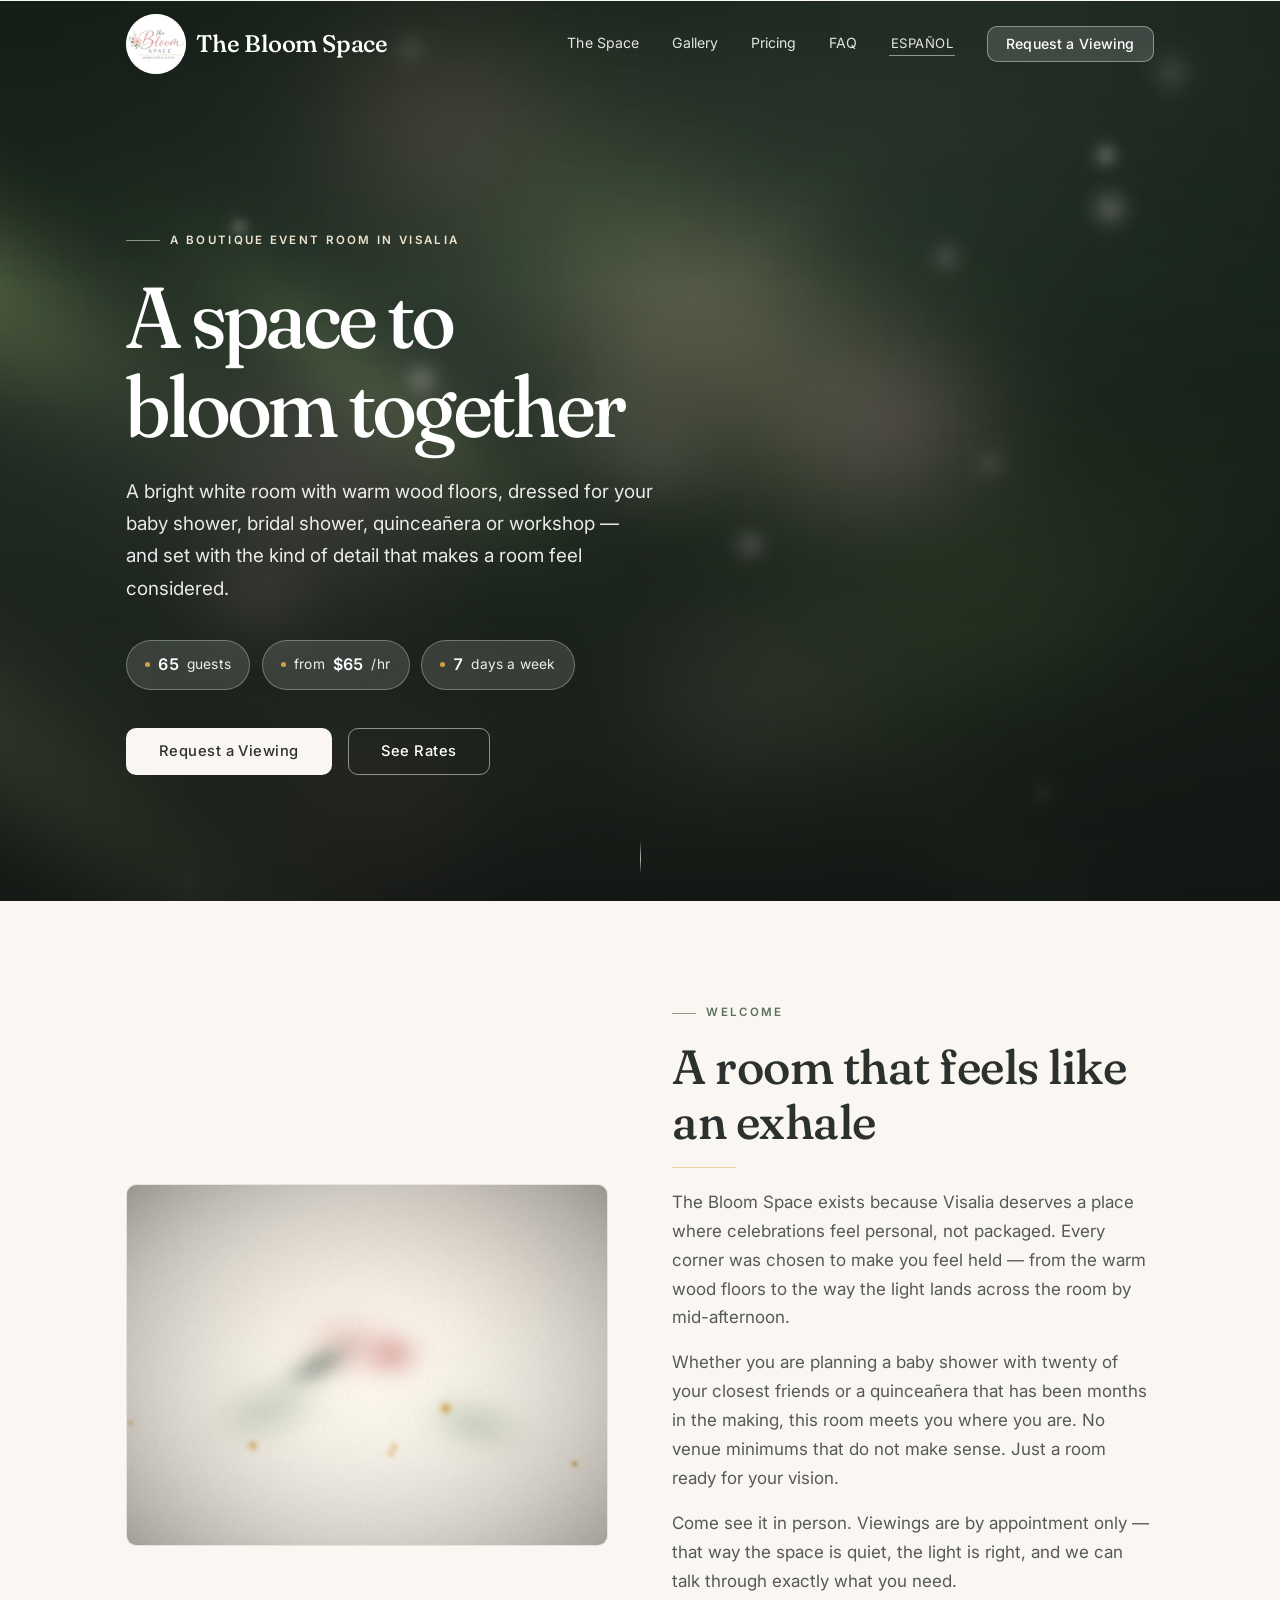
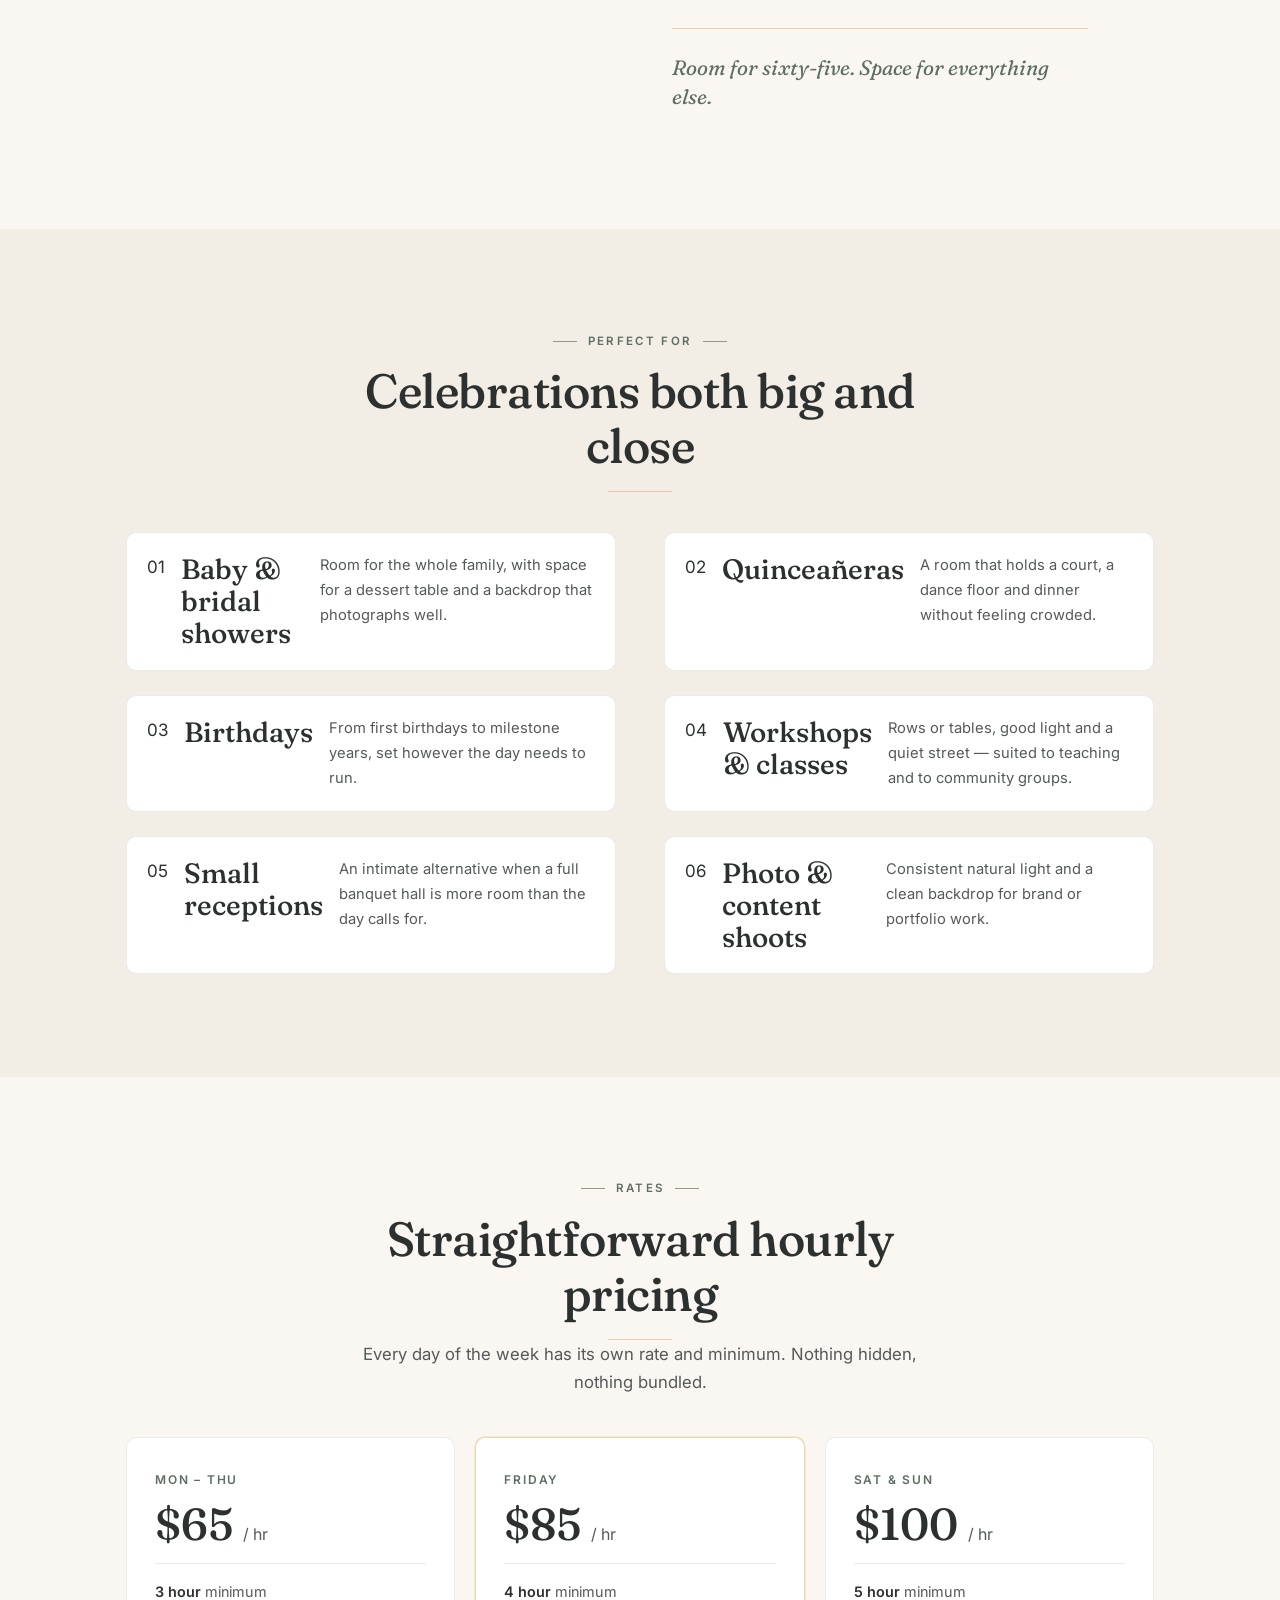
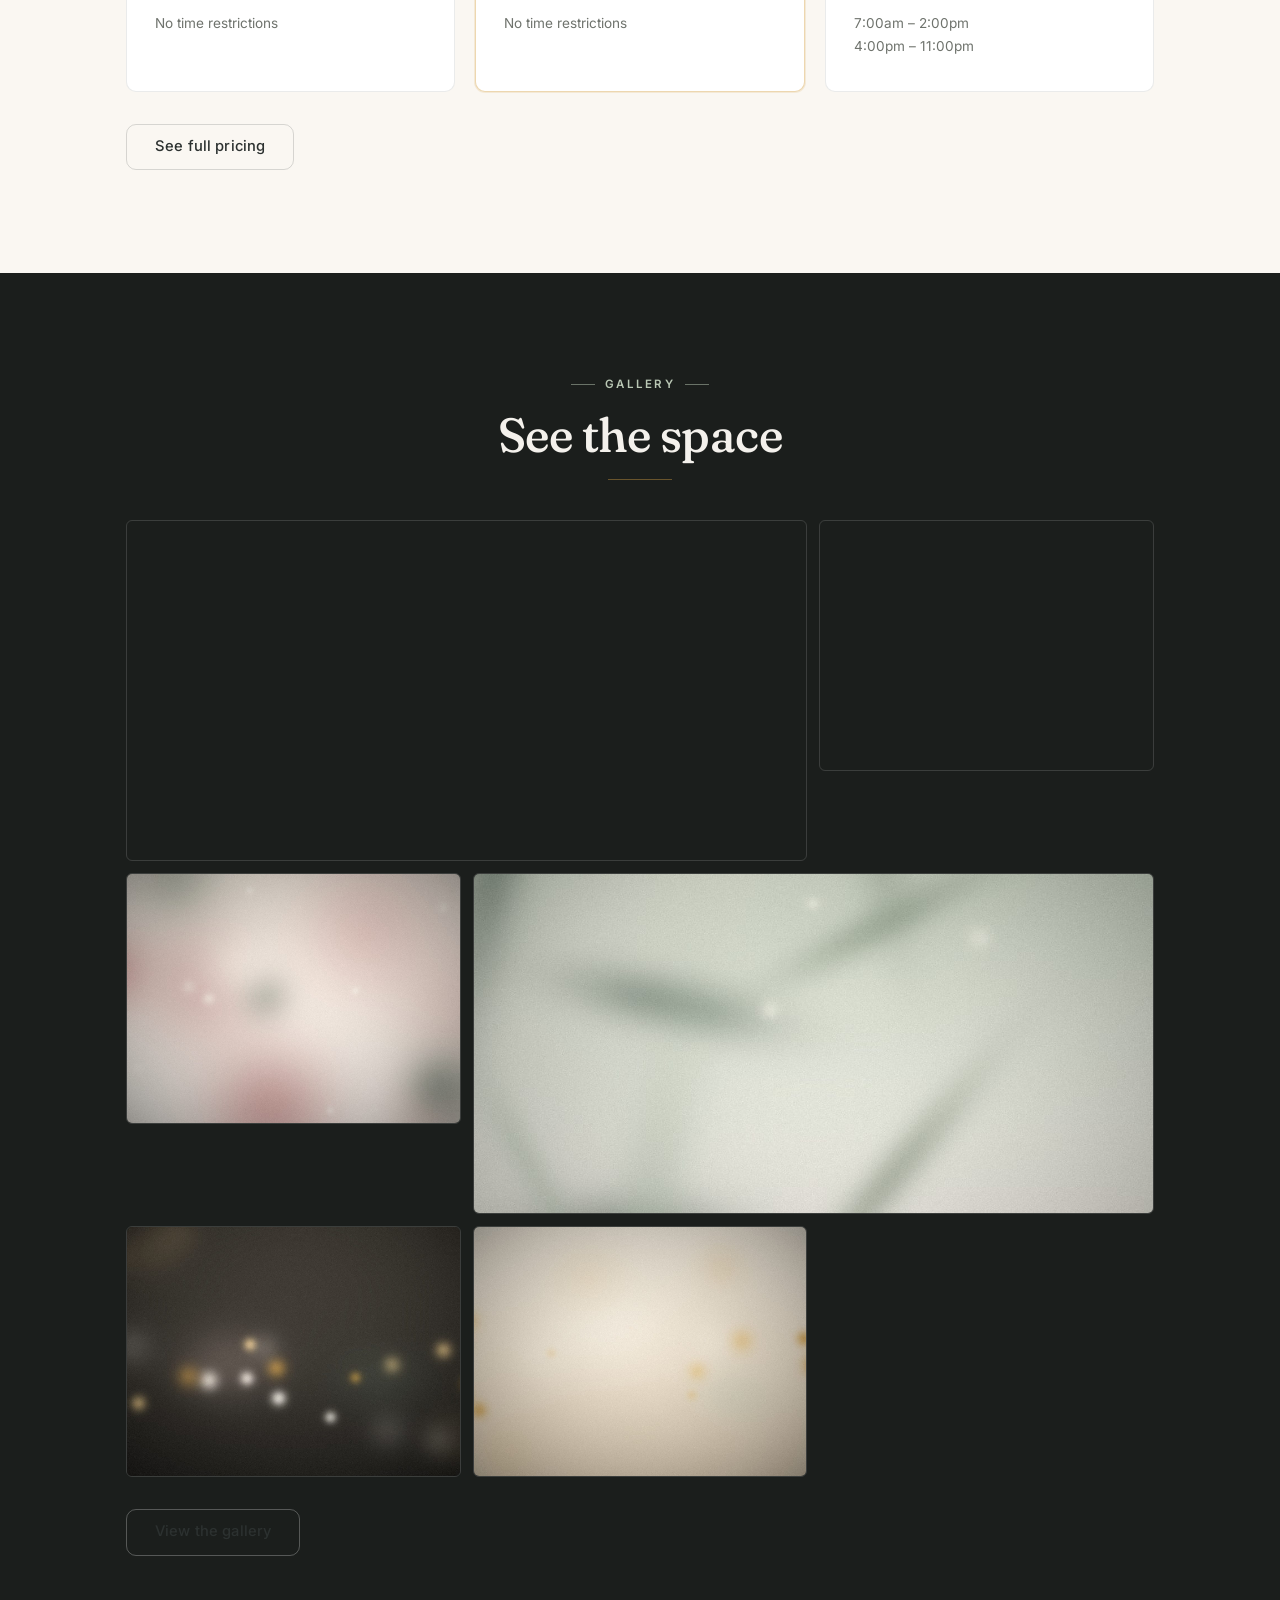
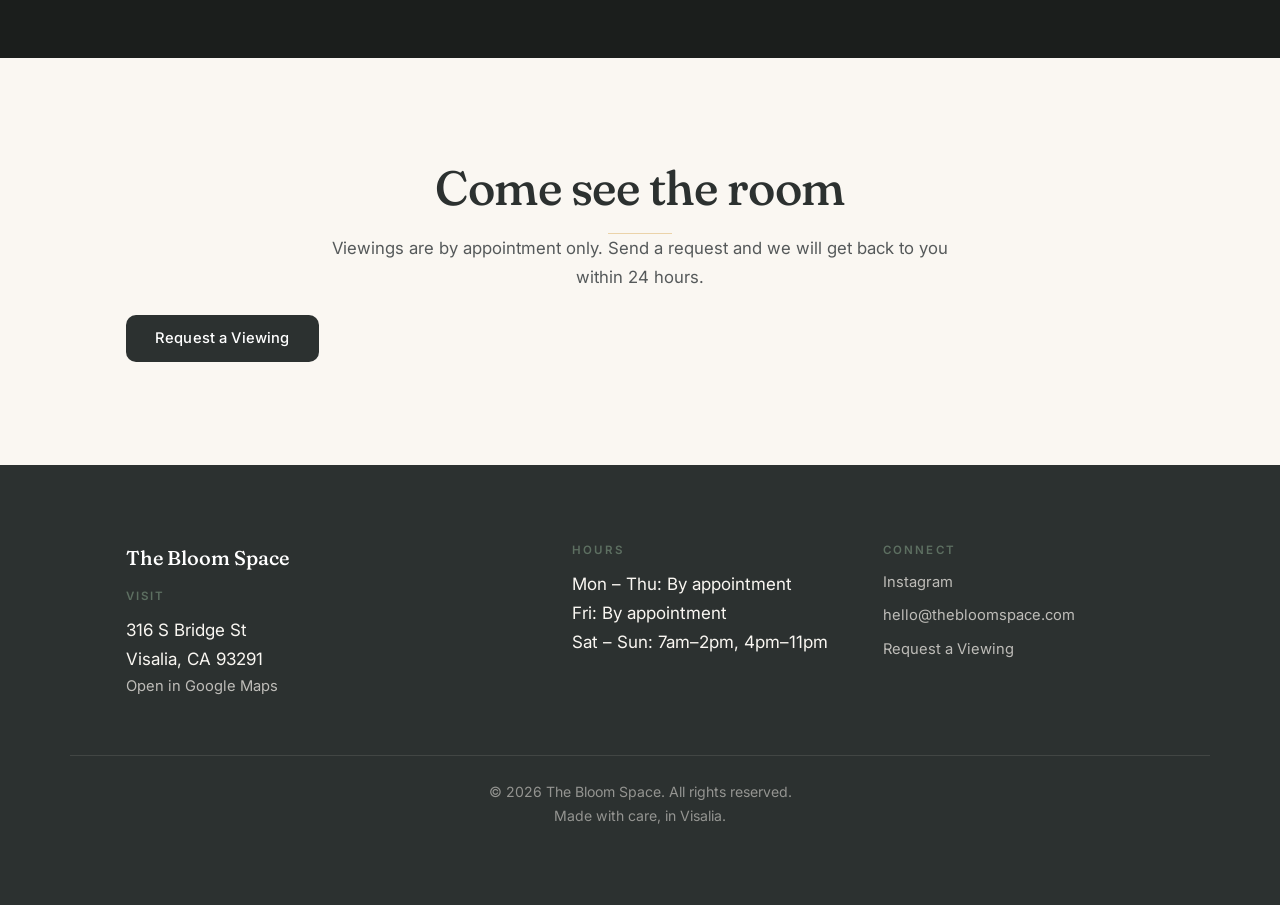
==== commit bc06b310: "Route every image and video through one file Media was spread across four places: the hero in src/in" ====
--- a/index.html
+++ b/index.html
@@ -183,6 +183,7 @@
     <p class="eyebrow center" data-i18n="home.galleryTeaserEyebrow">Gallery</p>
     <h2 id="gallery-teaser-title" class="reveal section-title center" data-i18n="home.galleryTeaserTitle">See the space</h2>
 
+    <script type="application/json" id="media-gallery">[{"id": "g1", "src": "assets/placeholders/table-setting.jpg", "alt": "A table dressed in white linen with a low floral centrepiece and sage napkins", "caption": {"en": "The table, dressed", "es": "La mesa, preparada"}}, {"id": "g2", "src": "assets/placeholders/balloon-arch.jpg", "alt": "A balloon arch in sage, cream and gold above a pale backdrop", "caption": {"en": "Backdrops, built to order", "es": "Fondos, hechos a medida"}}, {"id": "g3", "src": "assets/placeholders/blooms.jpg", "alt": "Blush and rose blooms in soft focus", "caption": {"en": "Florals in blush and rose", "es": "Flores en rosa y blush"}}, {"id": "g4", "src": "assets/placeholders/greenery.jpg", "alt": "Eucalyptus leaves catching the light, with water still on them", "caption": {"en": "Greenery, close up", "es": "Follaje, de cerca"}}, {"id": "g5", "src": "assets/placeholders/candlelight.jpg", "alt": "Candlelight scattered across a darkened room in the evening", "caption": {"en": "The room after dark", "es": "El salón al anochecer"}}, {"id": "g6", "src": "assets/placeholders/gold-details.jpg", "alt": "Gold flatware and glassware catching warm afternoon light", "caption": {"en": "Gold, catching the light", "es": "Dorado, atrapando la luz"}}, {"id": "g7", "src": "assets/placeholders/petals.jpg", "alt": "Soft blush petals scattered against a pale ground", "caption": {"en": "Petals and pale linen", "es": "Pétalos y lino claro"}}, {"id": "g8", "src": "assets/placeholders/eucalyptus.jpg", "alt": "Deep green eucalyptus stems layered against one another", "caption": {"en": "Sage, layered", "es": "Salvia, en capas"}}]</script>
     <div class="gallery-grid stagger" id="galleryTeaser" role="list">
       <!-- rendered from the mock gallery store -->
     </div>
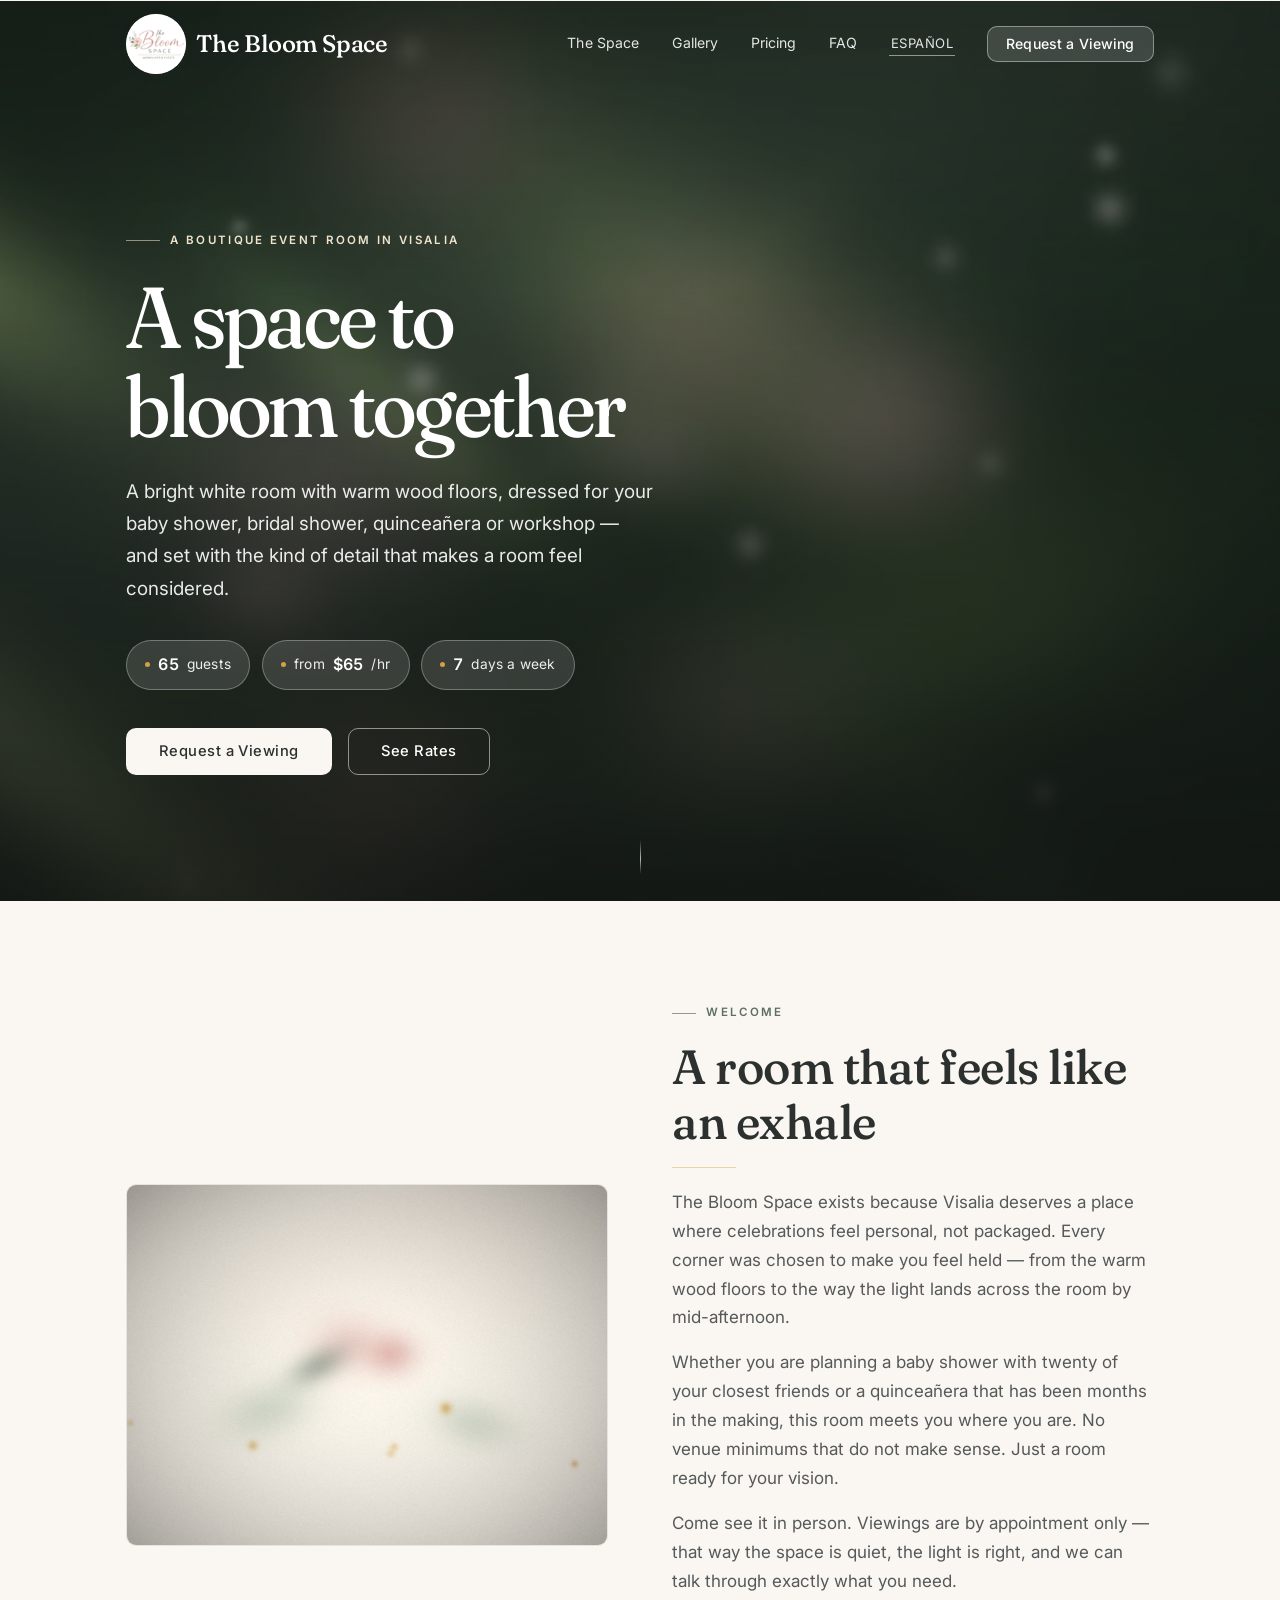
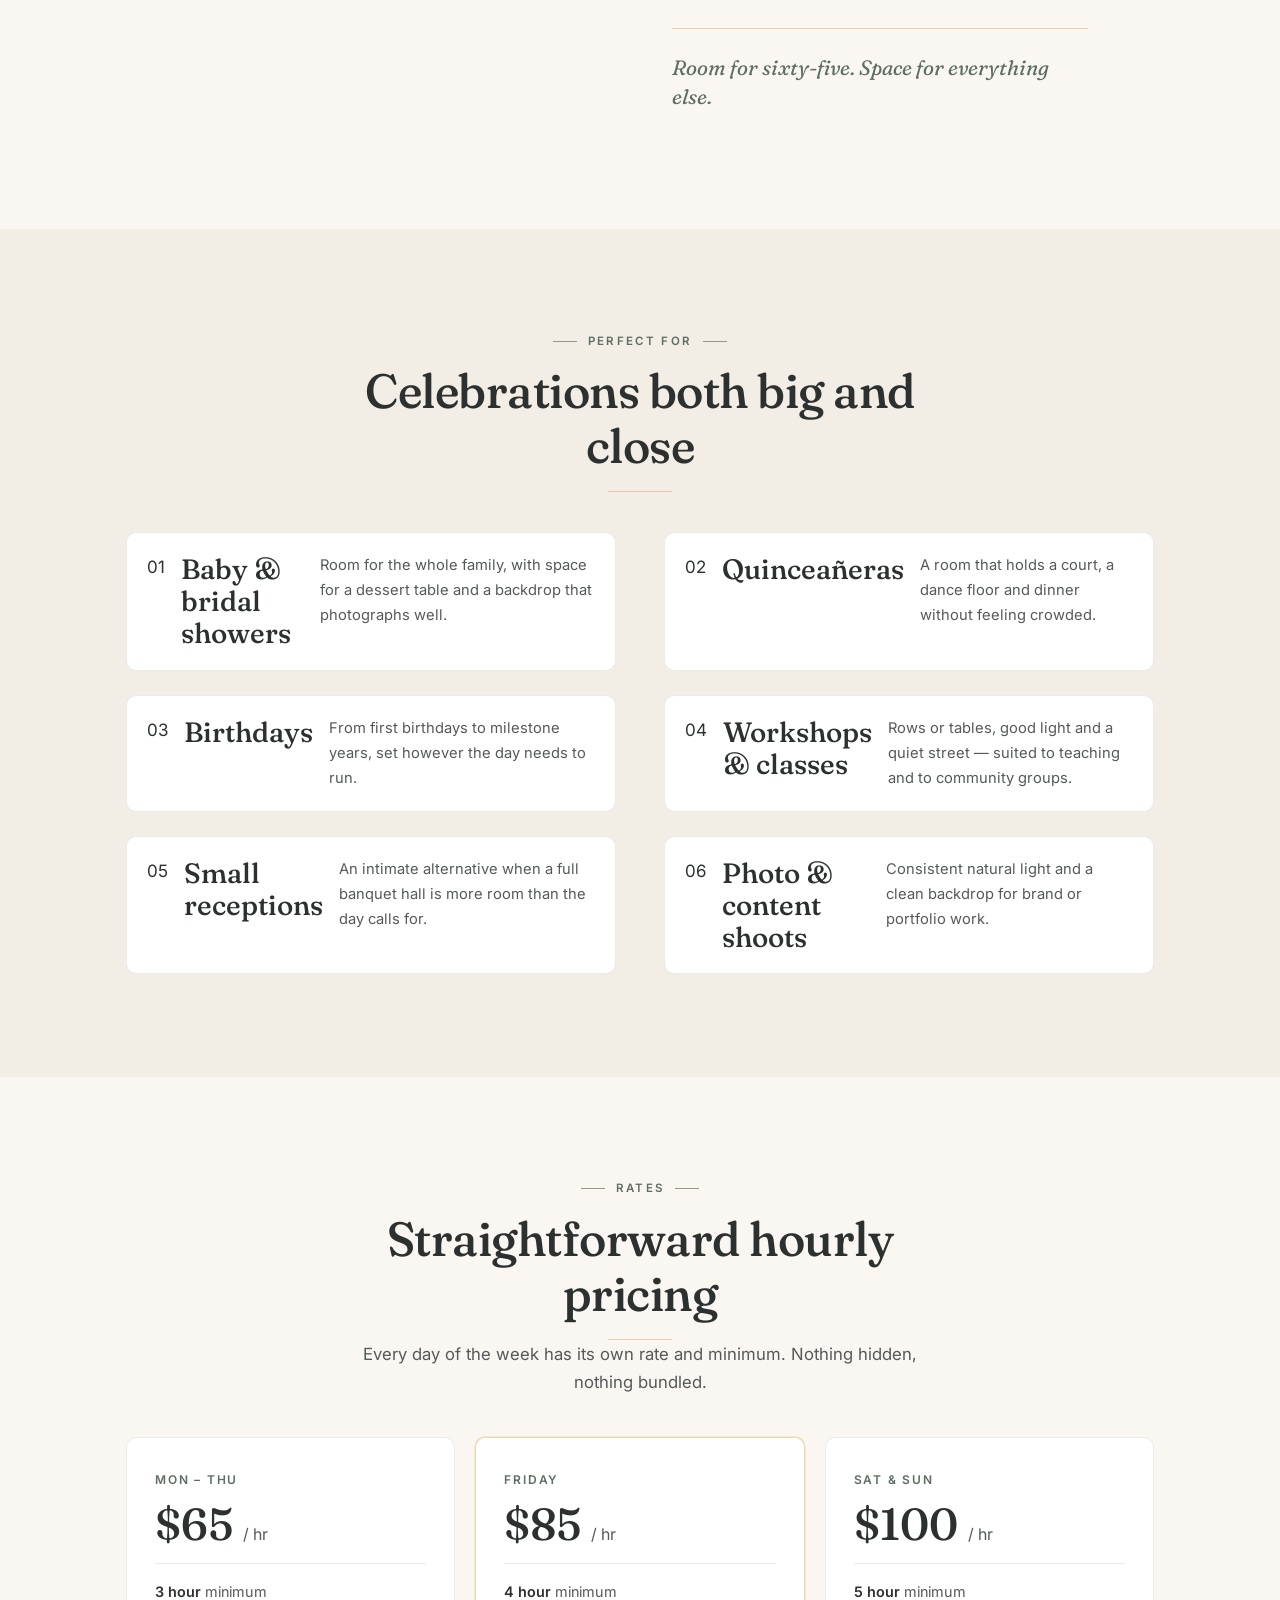
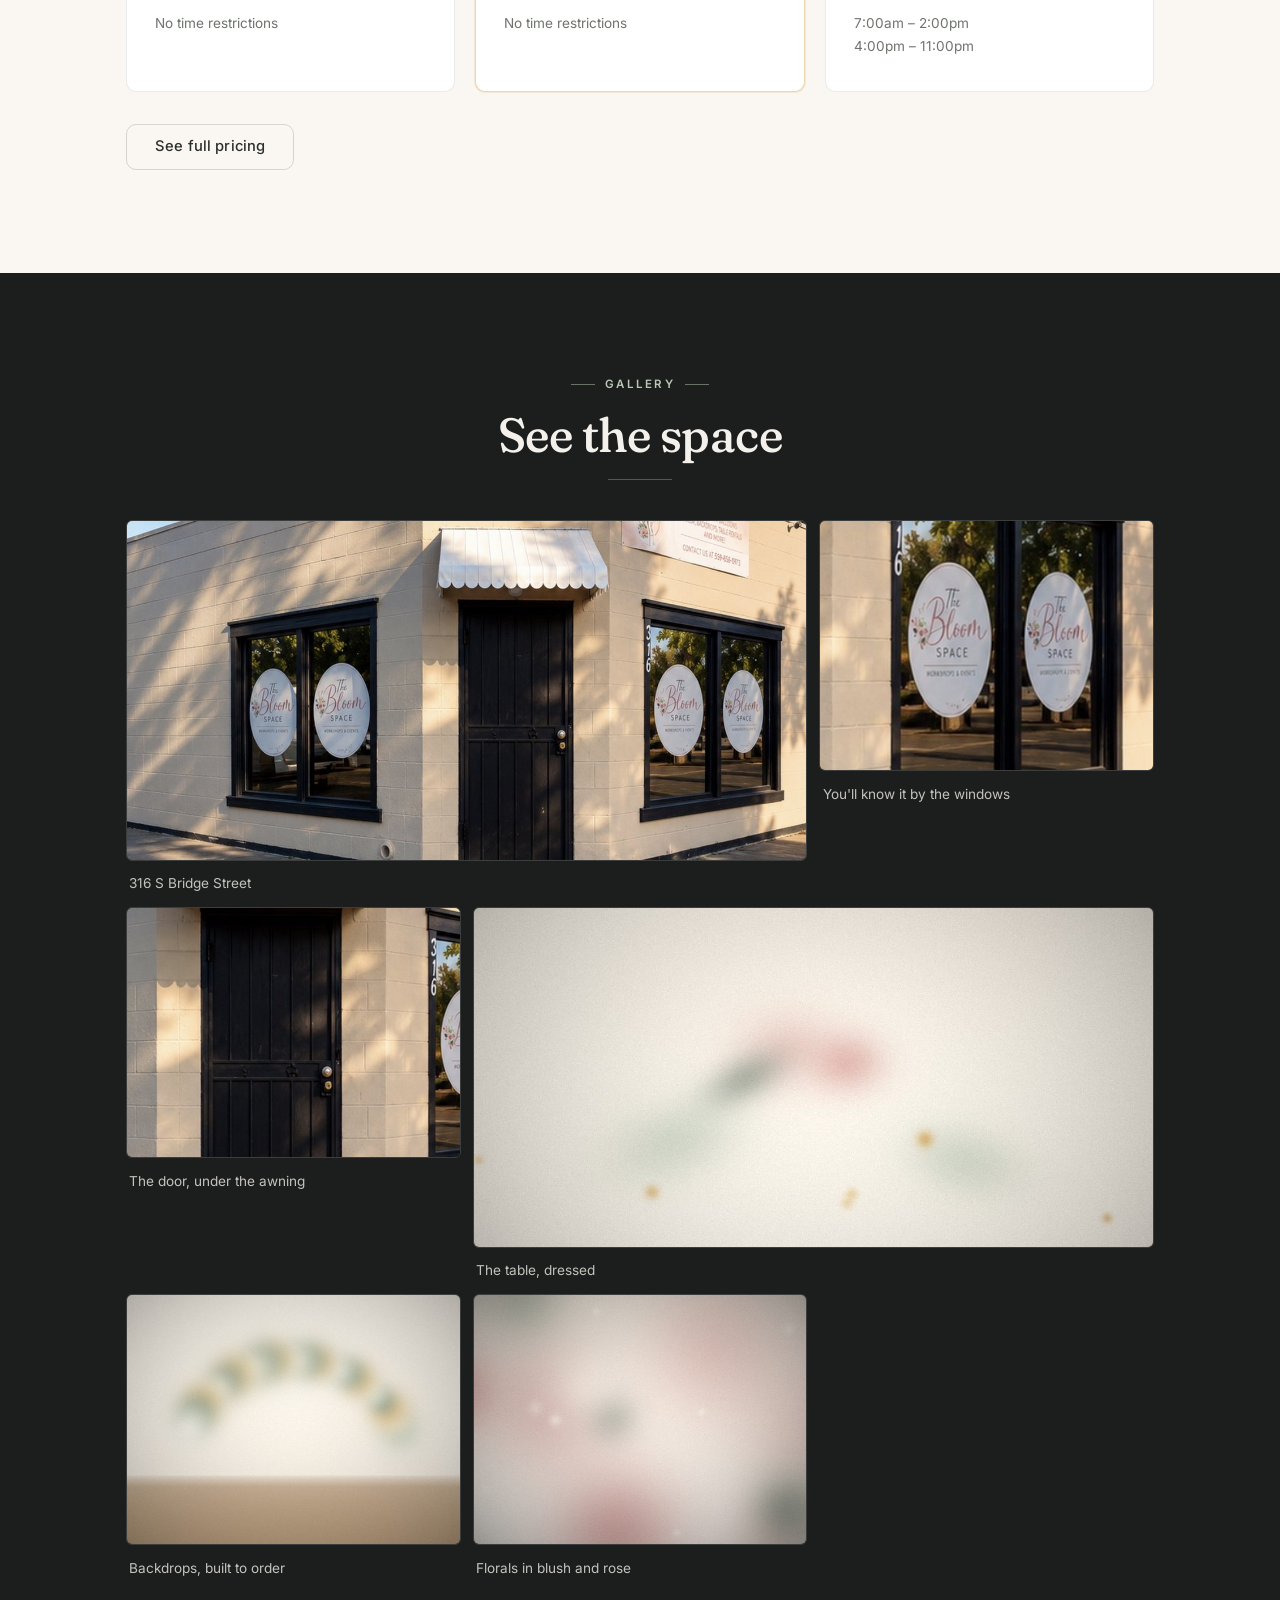
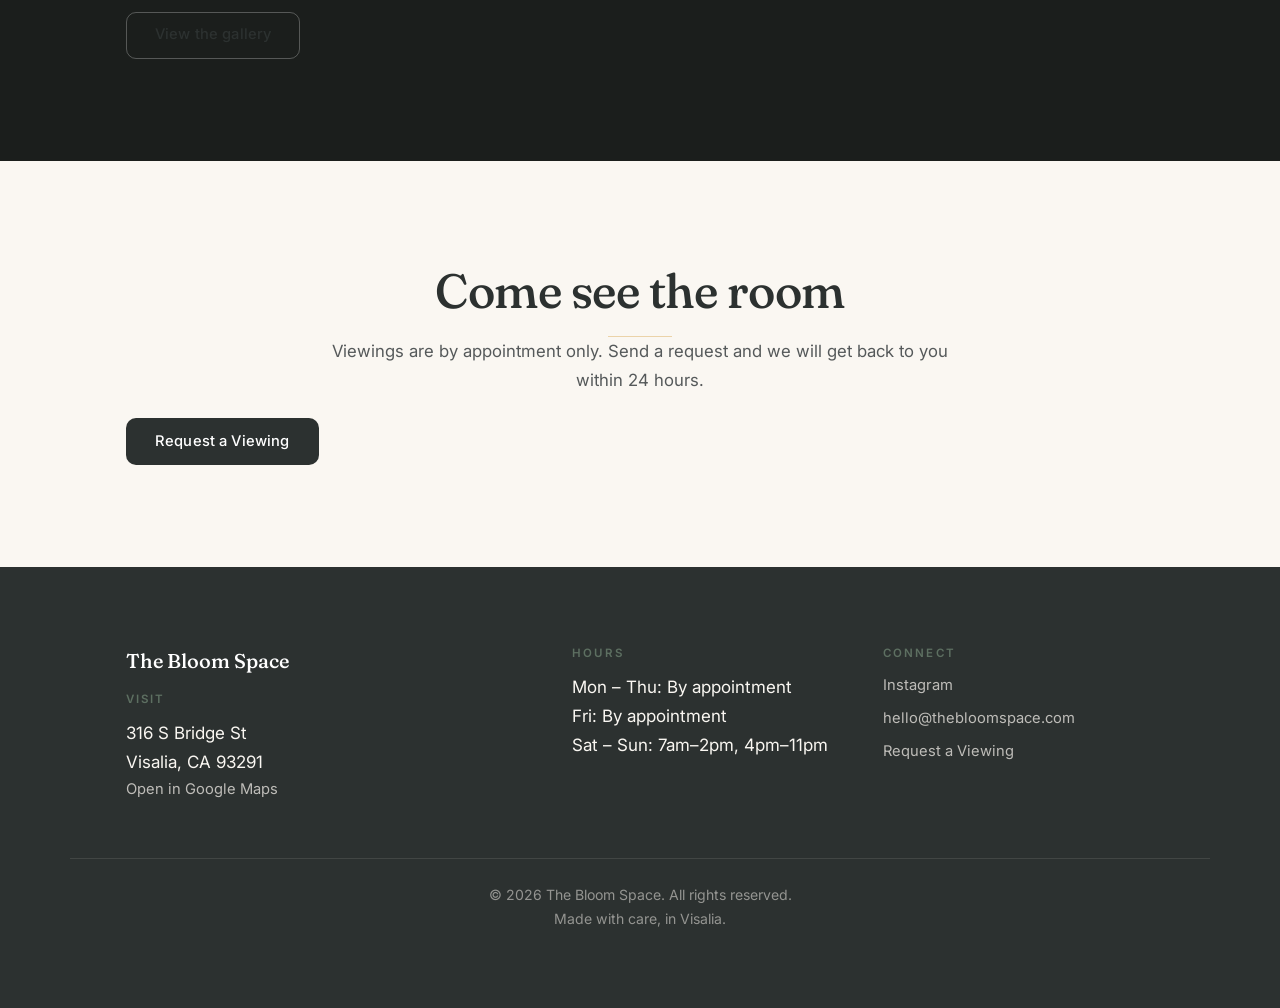
==== commit 0b0c1ee3: "Use the real venue photograph First actual photograph of 316 S Bridge St in the project. Derived thr" ====
--- a/index.html
+++ b/index.html
@@ -11,8 +11,8 @@
 <meta property="og:site_name" content="The Bloom Space">
 <meta property="og:title" content="The Bloom Space — Event Venue in Visalia, CA">
 <meta property="og:description" content="A bright boutique event room on Bridge Street in Visalia. Baby showers, bridal showers, quinceañeras, birthdays and workshops, up to 65 guests. From $65/hr.">
-<meta property="og:image" content="assets/hero-still.jpg">
-<meta property="og:image:alt" content="The Bloom Space event room in soft daylight">
+<meta property="og:image" content="assets/venue-exterior-wide.jpg">
+<meta property="og:image:alt" content="The Bloom Space on the corner of Bridge Street in Visalia">
 <meta name="twitter:card" content="summary_large_image">
 <meta name="theme-color" content="#faf7f2">
 <link rel="icon" type="image/png" href="[data-uri]">
@@ -183,7 +183,7 @@
     <p class="eyebrow center" data-i18n="home.galleryTeaserEyebrow">Gallery</p>
     <h2 id="gallery-teaser-title" class="reveal section-title center" data-i18n="home.galleryTeaserTitle">See the space</h2>
 
-    <script type="application/json" id="media-gallery">[{"id": "g1", "src": "assets/placeholders/table-setting.jpg", "alt": "A table dressed in white linen with a low floral centrepiece and sage napkins", "caption": {"en": "The table, dressed", "es": "La mesa, preparada"}}, {"id": "g2", "src": "assets/placeholders/balloon-arch.jpg", "alt": "A balloon arch in sage, cream and gold above a pale backdrop", "caption": {"en": "Backdrops, built to order", "es": "Fondos, hechos a medida"}}, {"id": "g3", "src": "assets/placeholders/blooms.jpg", "alt": "Blush and rose blooms in soft focus", "caption": {"en": "Florals in blush and rose", "es": "Flores en rosa y blush"}}, {"id": "g4", "src": "assets/placeholders/greenery.jpg", "alt": "Eucalyptus leaves catching the light, with water still on them", "caption": {"en": "Greenery, close up", "es": "Follaje, de cerca"}}, {"id": "g5", "src": "assets/placeholders/candlelight.jpg", "alt": "Candlelight scattered across a darkened room in the evening", "caption": {"en": "The room after dark", "es": "El salón al anochecer"}}, {"id": "g6", "src": "assets/placeholders/gold-details.jpg", "alt": "Gold flatware and glassware catching warm afternoon light", "caption": {"en": "Gold, catching the light", "es": "Dorado, atrapando la luz"}}, {"id": "g7", "src": "assets/placeholders/petals.jpg", "alt": "Soft blush petals scattered against a pale ground", "caption": {"en": "Petals and pale linen", "es": "Pétalos y lino claro"}}, {"id": "g8", "src": "assets/placeholders/eucalyptus.jpg", "alt": "Deep green eucalyptus stems layered against one another", "caption": {"en": "Sage, layered", "es": "Salvia, en capas"}}]</script>
+    <script type="application/json" id="media-gallery">[{"id": "v1", "src": "assets/venue-exterior-wide.jpg", "alt": "The Bloom Space on the corner of Bridge Street — cream block walls, a striped awning over a black door, and the logo on the windows", "caption": {"en": "316 S Bridge Street", "es": "316 S Bridge Street"}}, {"id": "v2", "src": "assets/venue-signage.jpg", "alt": "The Bloom Space logo on the window beside the street number 316", "caption": {"en": "You'll know it by the windows", "es": "La reconocerás por las ventanas"}}, {"id": "v3", "src": "assets/venue-entrance.jpg", "alt": "The black entrance door under a white striped awning at 316 S Bridge Street", "caption": {"en": "The door, under the awning", "es": "La puerta, bajo el toldo"}}, {"id": "g1", "src": "assets/placeholders/table-setting.jpg", "alt": "A table dressed in white linen with a low floral centrepiece and sage napkins", "caption": {"en": "The table, dressed", "es": "La mesa, preparada"}}, {"id": "g2", "src": "assets/placeholders/balloon-arch.jpg", "alt": "A balloon arch in sage, cream and gold above a pale backdrop", "caption": {"en": "Backdrops, built to order", "es": "Fondos, hechos a medida"}}, {"id": "g3", "src": "assets/placeholders/blooms.jpg", "alt": "Blush and rose blooms in soft focus", "caption": {"en": "Florals in blush and rose", "es": "Flores en rosa y blush"}}, {"id": "g4", "src": "assets/placeholders/greenery.jpg", "alt": "Eucalyptus leaves catching the light, with water still on them", "caption": {"en": "Greenery, close up", "es": "Follaje, de cerca"}}, {"id": "g5", "src": "assets/placeholders/candlelight.jpg", "alt": "Candlelight scattered across a darkened room in the evening", "caption": {"en": "The room after dark", "es": "El salón al anochecer"}}]</script>
     <div class="gallery-grid stagger" id="galleryTeaser" role="list">
       <!-- rendered from the mock gallery store -->
     </div>
--- a/styles/site.css
+++ b/styles/site.css
@@ -1099,29 +1099,35 @@
   gap: 0.75rem;
   margin-top: 2.5rem;
 }
+/* The tile takes its shape from the image, not the figure — a caption inside
+   an aspect-ratio box overflows it. object-fit means portrait, square and
+   landscape sources all still tile evenly, which real photography will be. */
 .gallery-item {
-  aspect-ratio: 4 / 3;
-  border-radius: var(--radius-sm);
-  overflow: hidden;
   cursor: pointer;
-  border: 1px solid var(--line);
   position: relative;
-  transition: transform var(--motion-normal) var(--ease-out);
-}
-.gallery-item:hover {
-  transform: scale(1.03);
 }
 .gallery-item img {
   width: 100%;
-  height: 100%;
+  aspect-ratio: 4 / 3;
+  height: auto;
   object-fit: cover;
-  transition: transform var(--motion-slow) var(--ease-out);
+  display: block;
+  border: 1px solid var(--line);
+  border-radius: var(--radius-sm);
+  transition: transform var(--motion-normal) var(--ease-out);
+}
+.gallery-item:hover img {
+  transform: scale(1.02);
 }
 .gallery-item:hover img {
   transform: scale(1.08);
 }
-.gallery-item:nth-child(1) { grid-column: span 2; aspect-ratio: 2 / 1; }
-.gallery-item:nth-child(4) { grid-column: span 2; aspect-ratio: 2 / 1; }
+/* Two feature tiles run wide. The ratio lives on the image now, since that
+   is what sizes the tile. */
+.gallery-item:nth-child(1),
+.gallery-item:nth-child(4) { grid-column: span 2; }
+.gallery-item:nth-child(1) img,
+.gallery-item:nth-child(4) img { aspect-ratio: 2 / 1; }
 
 /* Lightbox */
 .lightbox {
@@ -2136,3 +2142,28 @@
   .detail-strip { grid-template-columns: 1fr 1fr; }
   .detail-strip img:last-child { display: none; }
 }
+
+/* Real venue photographs on The Space and Contact */
+.access-photo,
+.contact-photo { margin: 2rem 0 0; }
+.access-photo img {
+  width: 100%;
+  border-radius: var(--radius);
+  aspect-ratio: 4 / 3;
+  object-fit: cover;
+}
+.contact-photo {
+  max-width: 320px;
+  margin-inline: auto;
+}
+.contact-photo img {
+  width: 100%;
+  border-radius: var(--radius);
+}
+.access-photo figcaption,
+.contact-photo figcaption {
+  margin-top: 0.7rem;
+  font-size: 0.85rem;
+  color: var(--text-faint);
+  text-align: center;
+}
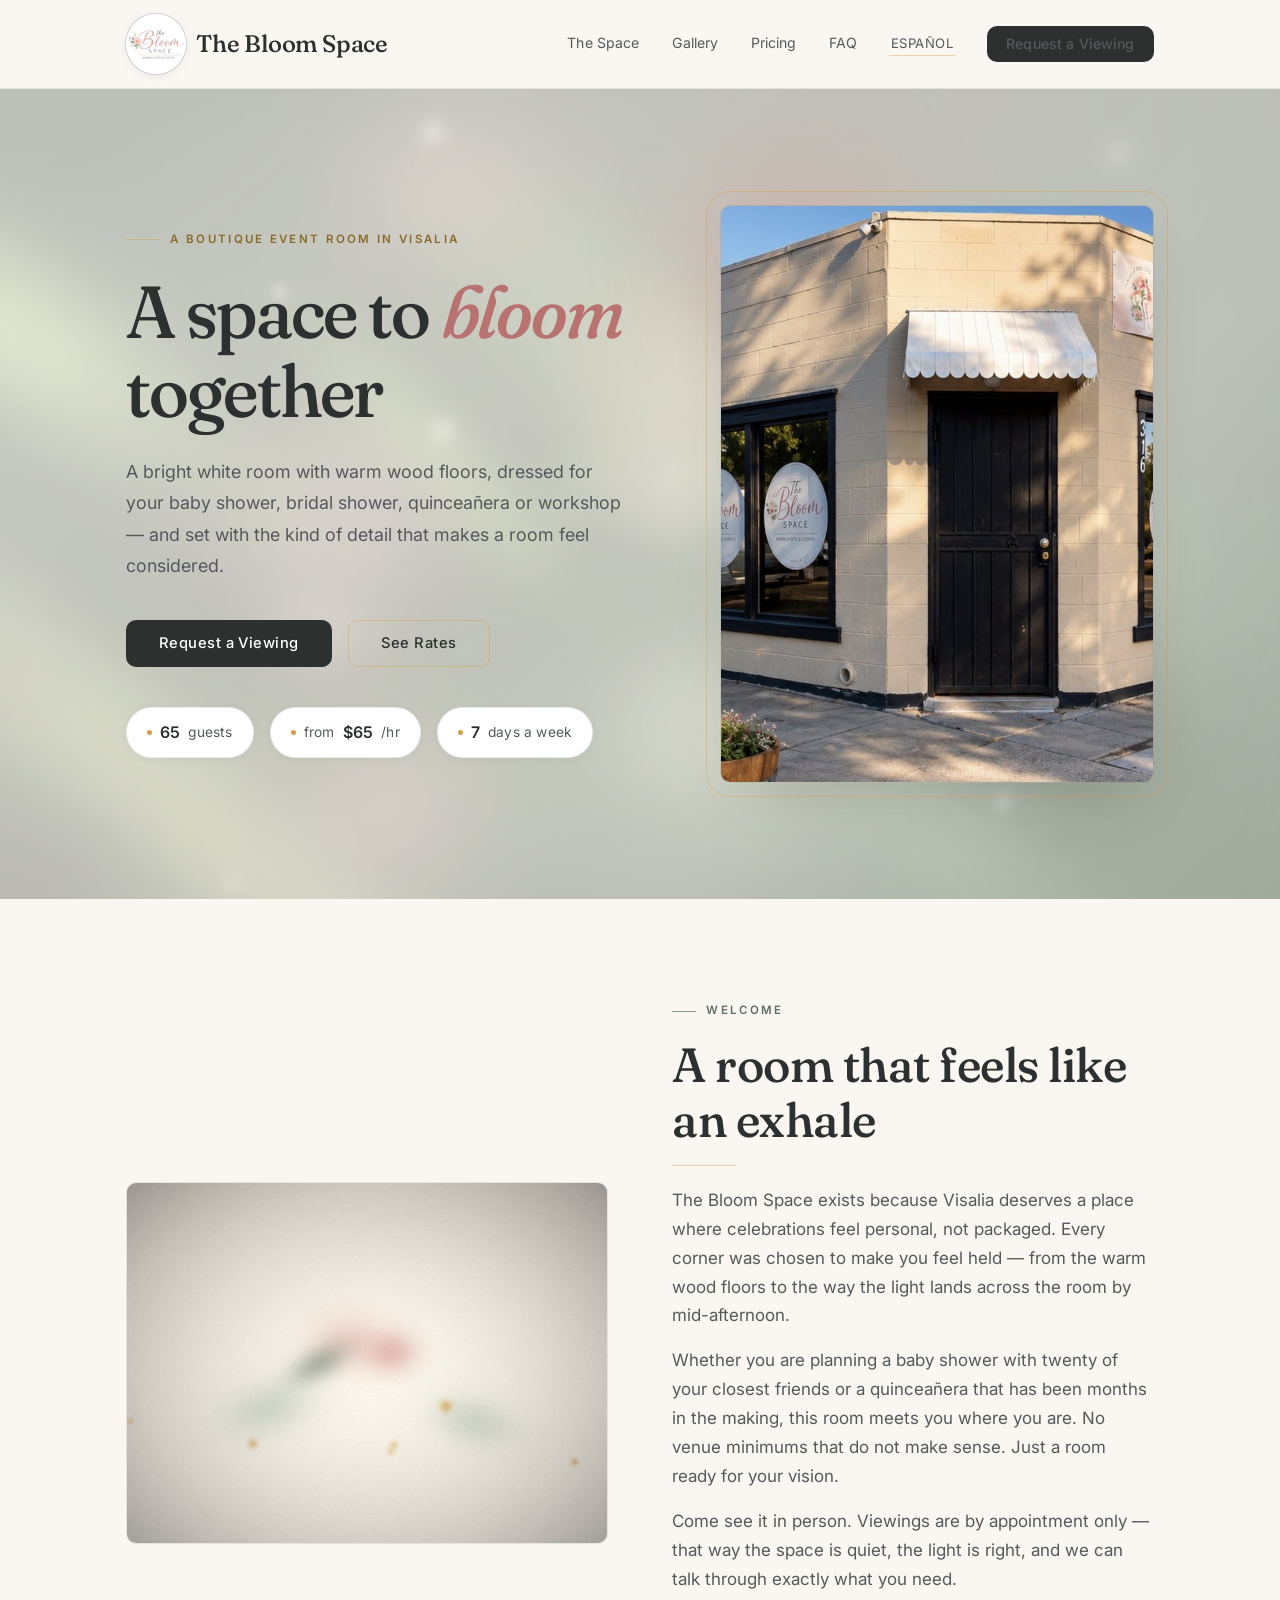
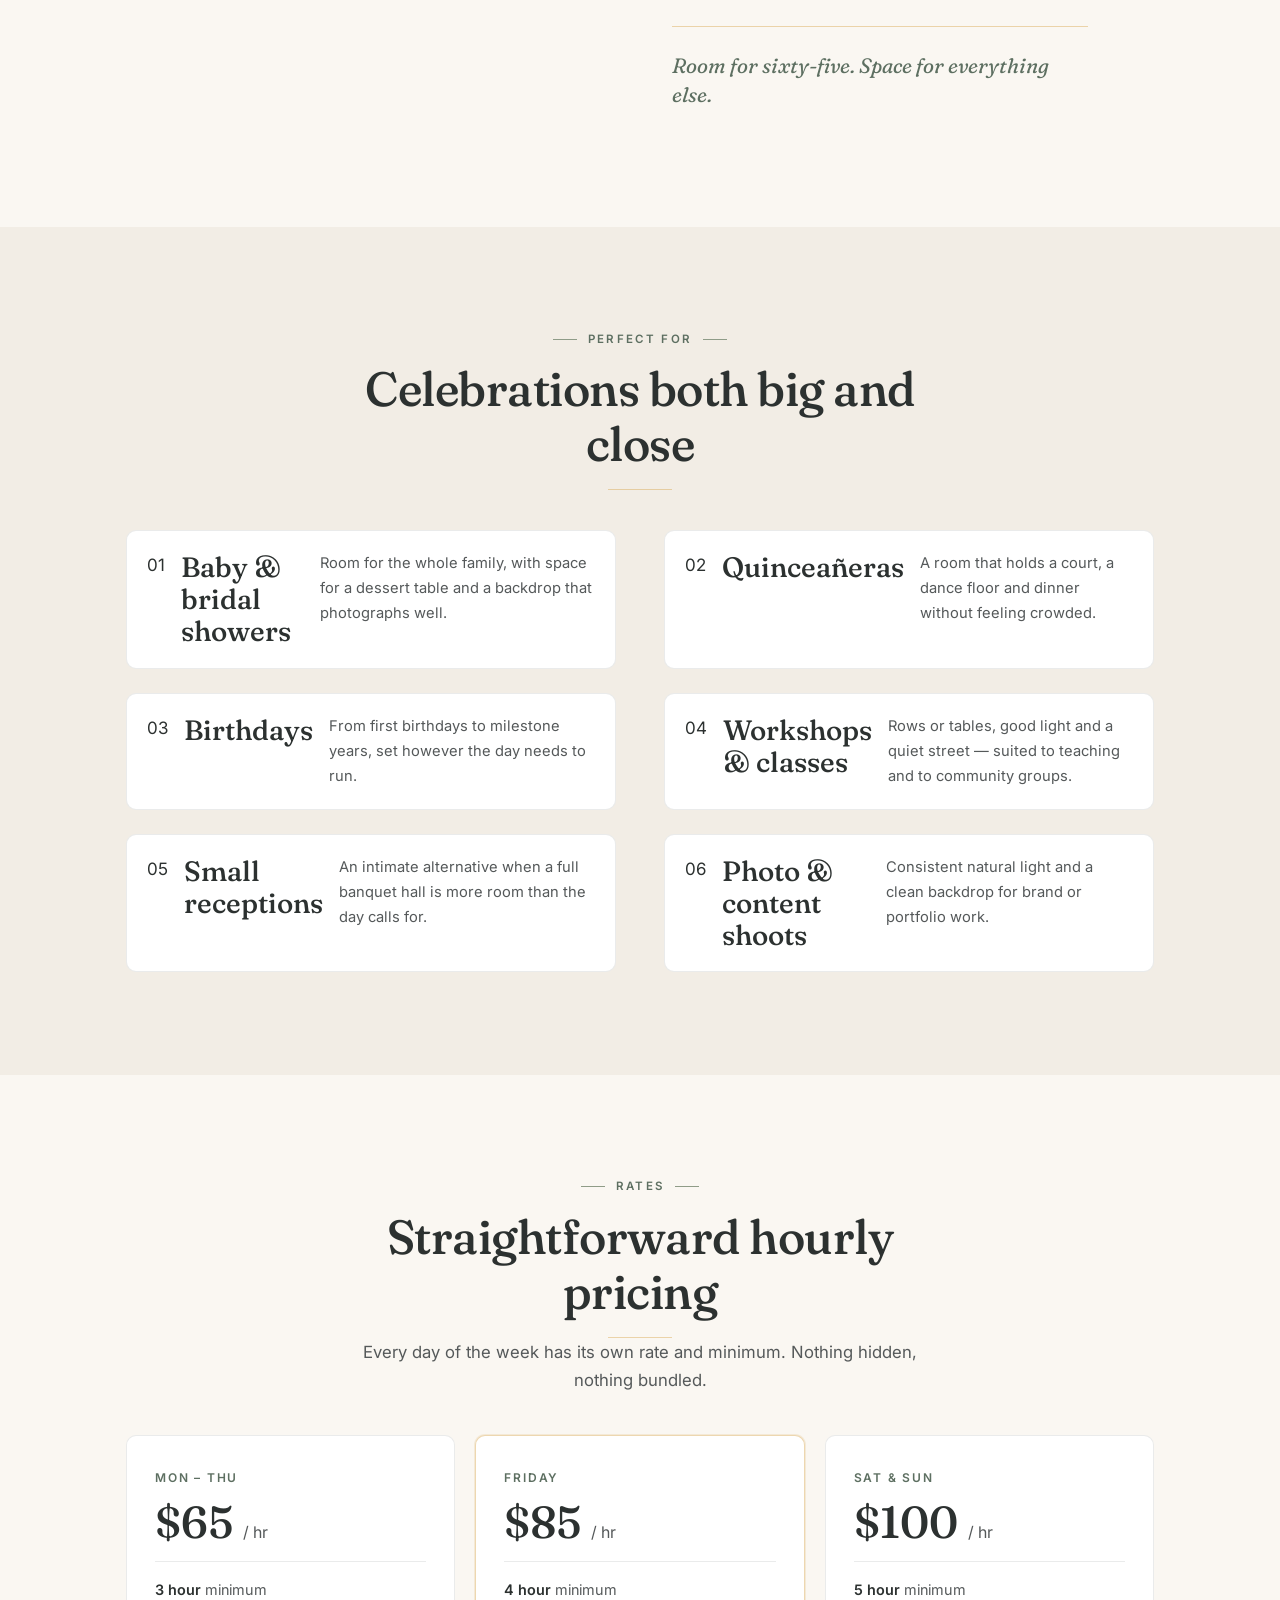
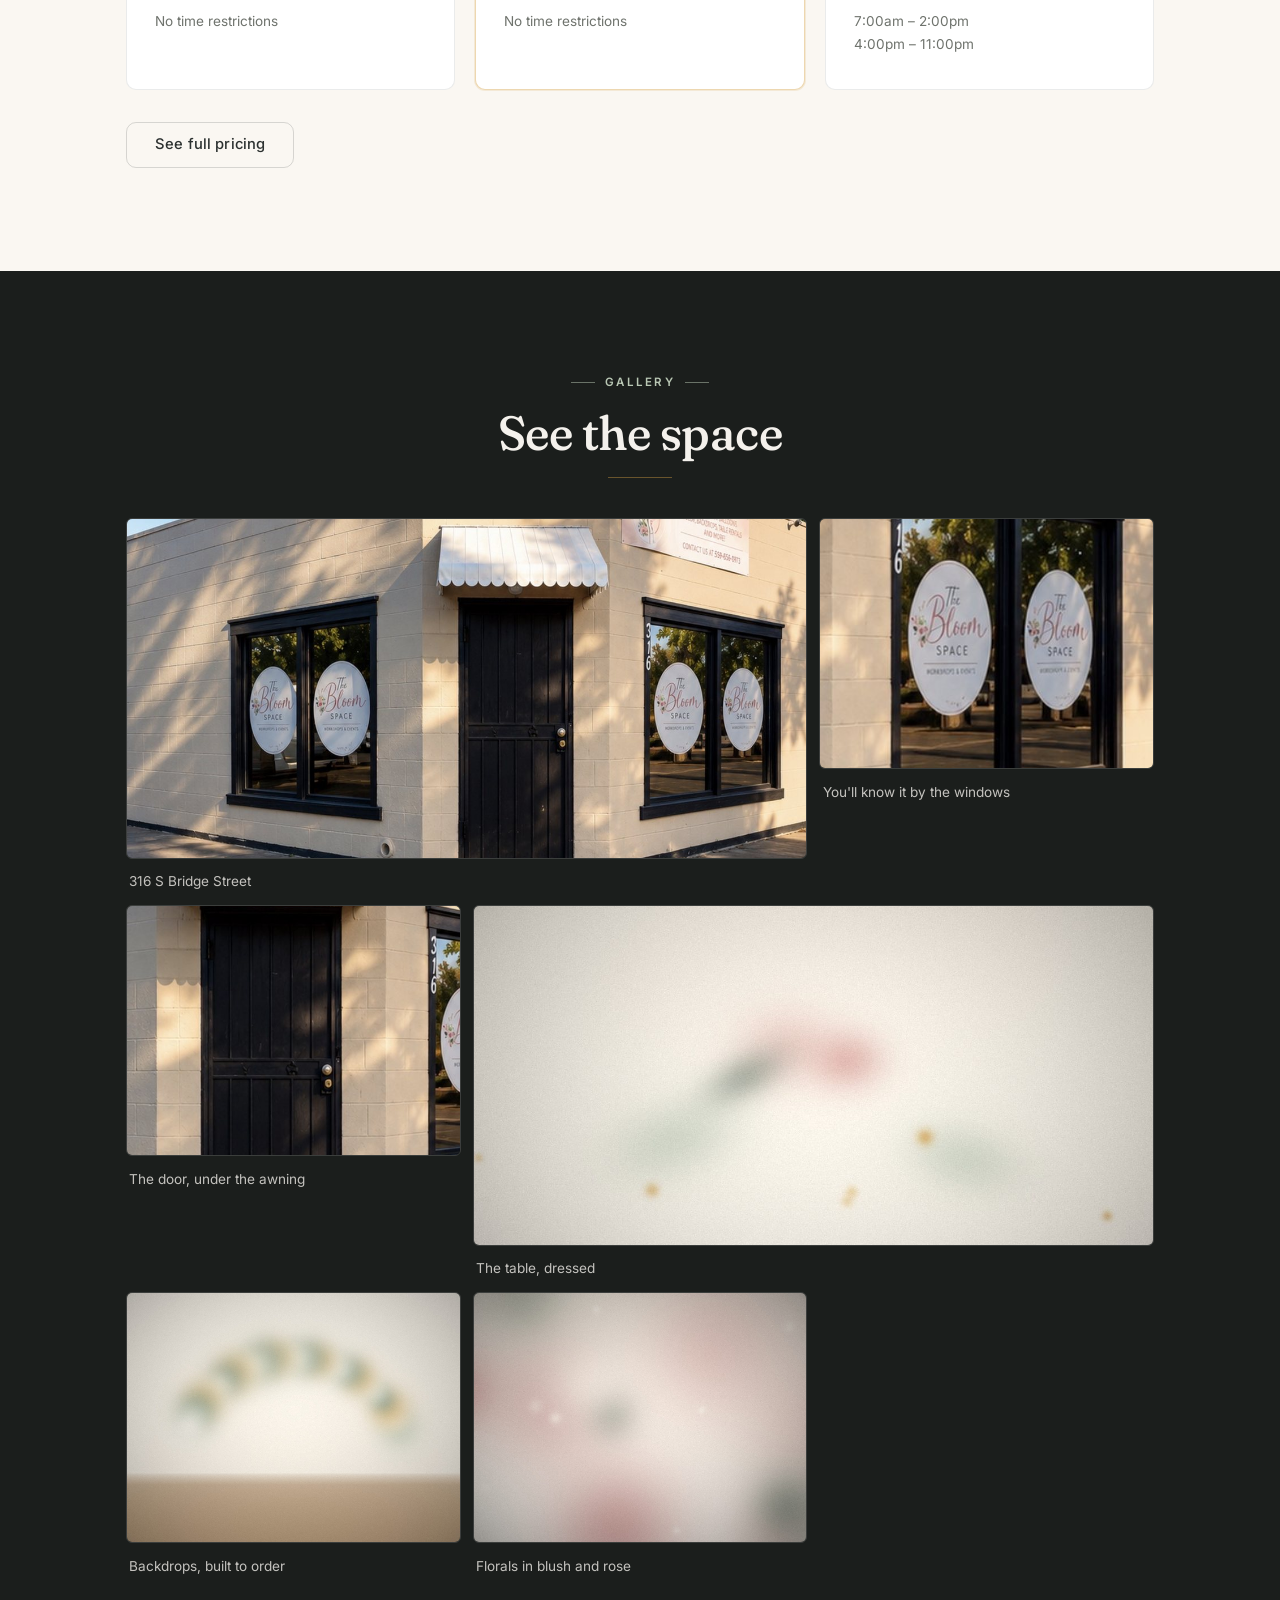
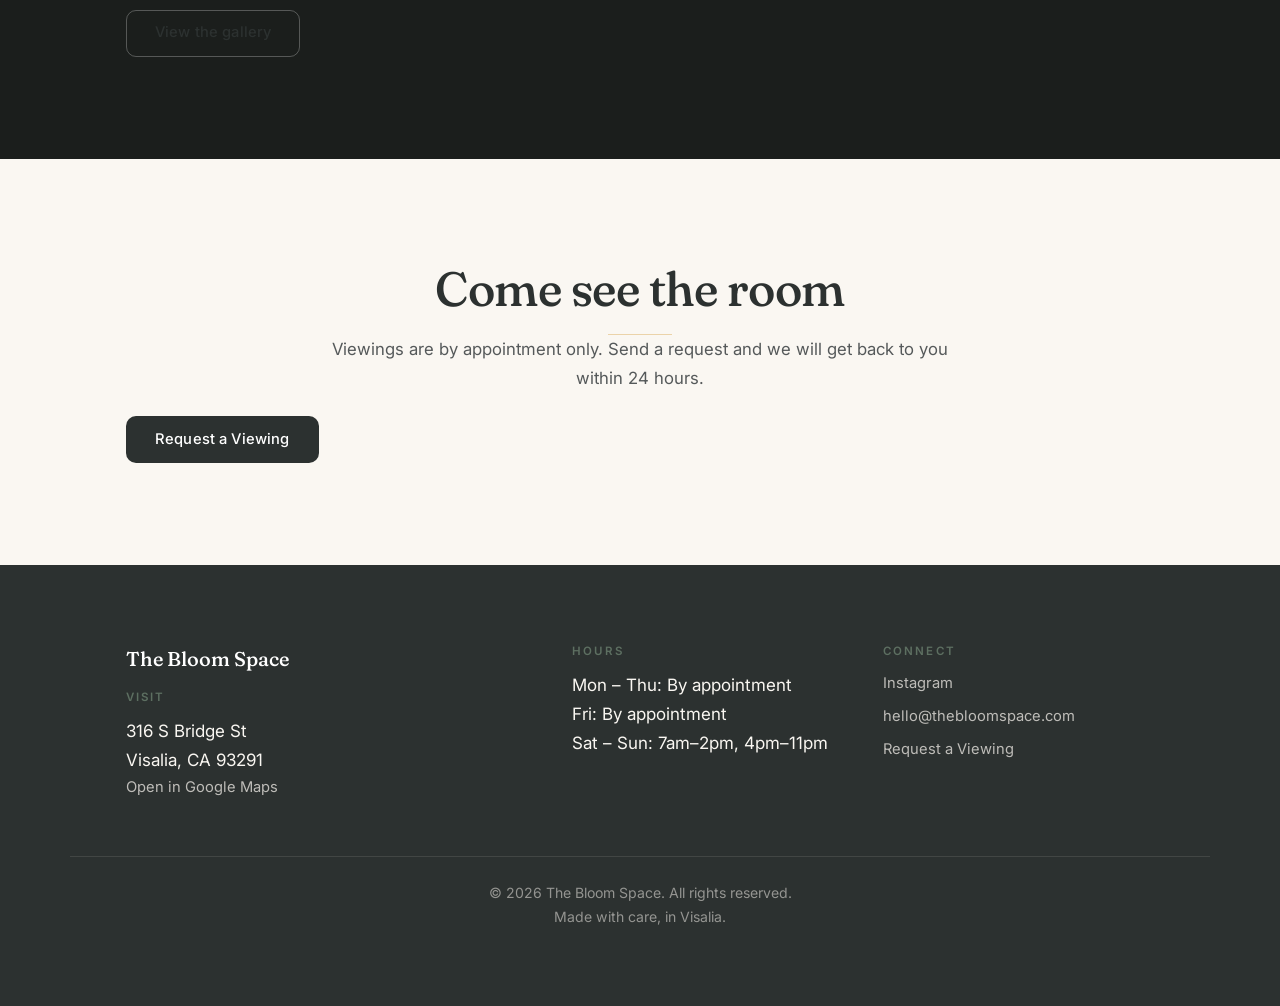
==== commit 9dc92d8a: "Restore the production hero look on the RC pages The full-bleed dark hero replaced the ivory split l" ====
--- a/index.html
+++ b/index.html
@@ -81,53 +81,57 @@
 <main id="main">
 
 <section class="hero" aria-label="Welcome">
-  <div class="hero-bg" id="heroBg" aria-hidden="true">
+  <div class="hero-bg parallax-slow" id="heroBg" aria-hidden="true">
     <img src="assets/hero-still.jpg" alt="" width="1280" height="720" fetchpriority="high" decoding="async">
     <!--
-      Ambient loop. The still above is frame one of this same clip, so the
-      fade-in is seamless and the hero never depends on a remote image.
-      Sources attach only once we know the visitor wants motion and isn't on
-      a metered connection. To swap in real venue footage, replace both clips
-      plus hero-still.jpg (export a frame so the poster still matches).
+      Ambient loop, drifting over the still rather than replacing it. Sources
+      attach only once we know the visitor wants motion and isn't on a metered
+      connection. Everything here comes from data/media.json.
     -->
     <video class="hero-video" id="heroVideo" muted loop playsinline preload="none">
       <source data-src="assets/hero-ambient.webm" type="video/webm">
       <source data-src="assets/hero-ambient.mp4" type="video/mp4">
     </video>
-    <div class="hero-scrim"></div>
   </div>
 
   <div class="hero-inner wrap">
-    <p class="eyebrow hero-eyebrow" data-i18n="home.eyebrow">A boutique event room in Visalia</p>
-    <h1>
-      <span data-i18n="home.title">A space to bloom together</span>
-    </h1>
-    <p class="lead" data-i18n="home.lead">A bright white room with warm wood floors, dressed for your baby shower, bridal shower, quinceañera or workshop &mdash; and set with the kind of detail that makes a room feel considered.</p>
-
-    <div class="hero-stats">
-      <span class="stat-pill">
-        <span class="dot" aria-hidden="true"></span>
-        <strong data-count-to="65">65</strong> <span data-i18n="home.statGuests">guests</span>
-      </span>
-      <span class="stat-pill">
-        <span class="dot" aria-hidden="true"></span>
-        <span data-i18n="home.statFrom">from</span> <strong data-count-to="65" data-count-prefix="$">$65</strong><span data-i18n="home.statPerHour">/hr</span>
-      </span>
-      <span class="stat-pill">
-        <span class="dot" aria-hidden="true"></span>
-        <strong data-count-to="7">7</strong> <span data-i18n="home.statDays">days a week</span>
-      </span>
-    </div>
-
-    <div class="hero-cta">
-      <a href="contact.html" class="btn btn-primary" data-i18n="home.ctaPrimary">Request a Viewing</a>
-      <a href="pricing.html" class="btn btn-secondary" data-i18n="home.ctaSecondary">See Rates</a>
-    </div>
-  </div>
-
-  <a class="hero-scroll-cue" href="#welcome" data-i18n-attr="aria-label:home.scrollCue" aria-label="Scroll to what the room offers">
-    <span class="hero-scroll-track" aria-hidden="true"></span>
-  </a>
+    <div>
+      <p class="eyebrow hero-eyebrow" data-i18n="home.eyebrow">A boutique event room in Visalia</p>
+      <h1 data-i18n-html="home.title">
+        A space to <span class="accent-italic">bloom</span> together
+      </h1>
+      <p class="lead" data-i18n="home.lead">A bright white room with warm wood floors, dressed for your baby shower, bridal shower, quinceañera or workshop &mdash; and set with the kind of detail that makes a room feel considered.</p>
+
+      <div class="hero-cta">
+        <a href="contact.html" class="btn btn-primary" data-i18n="home.ctaPrimary">Request a Viewing</a>
+        <a href="pricing.html" class="btn btn-secondary" data-i18n="home.ctaSecondary">See Rates</a>
+      </div>
+
+      <div class="hero-stats">
+        <span class="stat-pill">
+          <span class="dot" aria-hidden="true"></span>
+          <strong data-count-to="65">65</strong> <span data-i18n="home.statGuests">guests</span>
+        </span>
+        <span class="stat-pill">
+          <span class="dot" aria-hidden="true"></span>
+          <span data-i18n="home.statFrom">from</span> <strong data-count-to="65" data-count-prefix="$">$65</strong><span data-i18n="home.statPerHour">/hr</span>
+        </span>
+        <span class="stat-pill">
+          <span class="dot" aria-hidden="true"></span>
+          <strong data-count-to="7">7</strong> <span data-i18n="home.statDays">days a week</span>
+        </span>
+      </div>
+    </div>
+
+    <div class="hero-media">
+      <div class="hero-glow" aria-hidden="true"></div>
+      <div class="hero-visual">
+        <img src="assets/venue-exterior-wide.jpg"
+           alt="The Bloom Space on the corner of Bridge Street — cream block walls, a striped awning over a black door, and the logo on the windows"
+           width="1200" height="900" loading="lazy" decoding="async">
+      </div>
+    </div>
+  </div>
 </section>
 
 <!-- ---------------- welcome ---------------- -->
--- a/styles/site.css
+++ b/styles/site.css
@@ -586,17 +586,21 @@
 }
 
 /* ============================================================
-   8.  HERO — full-bleed immersive
+   8.  HERO
    ============================================================ */
 .hero {
   position: relative;
   overflow: hidden;
-  min-height: 100vh;
-  min-height: 100svh;          /* svh so the mobile URL bar can't jolt it */
-  margin-top: calc(var(--header-h) * -1);   /* sit behind the sticky header */
-  display: flex;
-  align-items: flex-end;
-  background: var(--charcoal);  /* shows through only until the media paints */
+  min-height: 90vh;
+  display: flex;
+  align-items: center;
+  background: linear-gradient(
+    135deg,
+    var(--cream) 0%,
+    var(--blush-light) 40%,
+    var(--cream) 70%,
+    var(--sage-light) 100%
+  );
 }
 
 .hero-bg {
@@ -607,103 +611,127 @@
 }
 .hero-bg img,
 .hero-bg .hero-video {
-  position: absolute;
-  inset: 0;
   width: 100%;
   height: 100%;
   object-fit: cover;
-}
-
-/* The loop fades over the still once it is genuinely playing, so a blocked,
-   unsupported or refused video simply leaves the photograph in place. */
+  opacity: 0.2;
+  mix-blend-mode: multiply;
+}
+
+/* The loop drifts over the photograph rather than replacing it — it reads as
+   light moving across the room, and the photo carries the hero either way. */
 .hero-bg .hero-video {
-  opacity: 0;
-  transition: opacity 1.4s var(--ease-out);
-}
-.hero-bg.video-playing .hero-video { opacity: 1; }
-
-/* Text contrast. Measured against a worst-case bright photo, a 0.50 scrim
-   leaves even white text at 3.92:1 — under the 4.5 body minimum. The stops
-   below hold at least 0.65 across the whole copy zone, which puts white at
-   6.74 and the rose accent at 3.97. Don't lighten these without re-measuring. */
-.hero-scrim {
   position: absolute;
   inset: 0;
-  background:
-    linear-gradient(to top,
-      rgba(18, 20, 19, 0.88) 0%,
-      rgba(18, 20, 19, 0.72) 38%,
-      rgba(18, 20, 19, 0.52) 68%,
-      rgba(18, 20, 19, 0.58) 100%);
+  opacity: 0;
+  transition: opacity 1.2s var(--ease-out);
+}
+.hero-bg.video-playing .hero-video { opacity: 0.1; }
+
+/* A slow push across the photograph, so the hero carries real footage-like
+   motion of the room itself rather than an abstract wash. Held at a scale
+   above 1 the whole way through so no edge ever creeps into frame. */
+@media (prefers-reduced-motion: no-preference) {
+  .hero-bg img {
+    animation: hero-pan 34s var(--ease-inout) infinite alternate;
+    will-change: transform;
+  }
+}
+@keyframes hero-pan {
+  from { transform: scale(1.06) translate(-1.4%, 0.8%); }
+  to   { transform: scale(1.18) translate(1.6%, -1.6%); }
+}
+
+/* Gentle parallax on hero image */
+.parallax-slow {
+  animation: parallax-drift linear both;
+  animation-timeline: scroll(root block);
 }
 
 .hero-inner {
   position: relative;
-  z-index: 2;
+  z-index: 1;
+  display: grid;
+  grid-template-columns: 1.1fr 0.9fr;
+  gap: clamp(2rem, 5vw, 4rem);
+  align-items: center;
+  padding-block: clamp(3rem, 7vw, 5rem);
   width: 100%;
-  padding-block: calc(var(--header-h) + clamp(3rem, 9vh, 6rem)) clamp(5rem, 14vh, 9rem);
-  color: var(--white);
-}
-
+}
+
+/* Gold picks up the chairs, flatware and lettering the room is styled with. */
 .hero-eyebrow {
-  color: #efe4cd;               /* pale gold — the bright gold fails on dark */
+  color: var(--gold);
   margin-bottom: 1.4rem;
 }
 .hero-eyebrow::before {
   width: 34px;
-  background: rgba(239, 228, 205, 0.55);
+  background: var(--gold-line);
 }
 
 .hero h1 {
-  font-size: clamp(2.7rem, 7vw, 5.4rem);
+  font-size: clamp(2.6rem, 5.9vw, 4.6rem);
   letter-spacing: -0.025em;
-  line-height: 1.04;
-  margin-bottom: 1.5rem;
-  max-width: 13ch;
-  color: var(--white);
-  text-wrap: balance;
+  line-height: 1.08;
+  margin-bottom: 1.6rem;
+  max-width: 14ch;
 }
 .hero h1 .accent-italic {
   font-style: italic;
   font-weight: 500;
   font-variation-settings: 'SOFT' 60, 'WONK' 1;
-  color: #edc9c5;               /* the logo rose, lifted to read on dark */
+  color: var(--rose);
 }
 
 .hero .lead {
-  font-size: clamp(1.02rem, 1.5vw, 1.18rem);
-  line-height: 1.7;
-  margin-bottom: 2.2rem;
-  max-width: 44ch;
-  color: rgba(255, 255, 255, 0.9);
-}
-
-/* Stat pills — deliberately NOT backdrop-filter. These sit over playing
-   video, and blurring a backdrop that changes every frame is the surest way
-   to drop frames on a phone. A flat translucent fill costs nothing. */
+  font-size: 1.12rem;
+  line-height: 1.75;
+  margin-bottom: 2.4rem;
+  max-width: 46ch;
+}
+
+.hero-cta {
+  display: flex;
+  gap: 1rem;
+  flex-wrap: wrap;
+}
+.hero-cta .btn {
+  letter-spacing: 0.03em;
+  padding-inline: 2rem;
+}
+.hero-cta .btn-secondary {
+  border-color: var(--gold-line);
+}
+.hero-cta .btn-secondary:hover {
+  background: transparent;
+  border-color: var(--gold);
+  box-shadow: 0 6px 20px -6px rgba(138, 106, 45, 0.22);
+}
+
+/* Stat pills */
 .hero-stats {
   display: flex;
-  gap: 0.7rem;
+  gap: 1rem;
   flex-wrap: wrap;
-  margin-bottom: 2.4rem;
+  margin-top: 2.5rem;
 }
 .stat-pill {
-  padding: 0.65rem 1.15rem;
+  padding: 0.7rem 1.25rem;
   border-radius: 100px;
-  background: rgba(255, 255, 255, 0.13);
-  border: 1px solid rgba(255, 255, 255, 0.3);
+  background: var(--white);
+  border: 1px solid var(--line);
   font-size: 0.86rem;
   letter-spacing: 0.015em;
-  color: rgba(255, 255, 255, 0.92);
+  color: var(--text-soft);
+  box-shadow: 0 2px 10px rgba(54, 58, 59, 0.05);
   display: flex;
   align-items: center;
   gap: 0.5rem;
 }
 .stat-pill strong {
   font-weight: 600;
-  color: var(--white);
+  color: var(--text);
   font-size: 1rem;
-  font-variant-numeric: tabular-nums;   /* counters must not reflow the pill */
 }
 .stat-pill .dot {
   width: 5px;
@@ -713,85 +741,114 @@
   display: inline-block;
 }
 
-.hero-cta {
-  display: flex;
-  gap: 1rem;
-  flex-wrap: wrap;
-}
-.hero-cta .btn {
-  letter-spacing: 0.03em;
-  padding-inline: 2rem;
-}
-.hero-cta .btn-primary {
-  background: var(--cream);
-  color: var(--charcoal);
-}
-.hero-cta .btn-primary:hover {
-  background: var(--white);
-  box-shadow: 0 10px 30px -10px rgba(0, 0, 0, 0.45);
-}
-.hero-cta .btn-secondary {
-  color: var(--white);
-  border-color: rgba(255, 255, 255, 0.5);
-}
-.hero-cta .btn-secondary:hover {
-  background: rgba(255, 255, 255, 0.1);
-  border-color: var(--white);
-  box-shadow: none;
-}
-
-/* Decorative sprigs */
-.hero-sprig {
+/* Hero visual */
+.hero-media {
+  position: relative;
+}
+.hero-media::after {
+  content: '';
   position: absolute;
+  inset: -14px;
+  z-index: 2;
+  border: 1px solid var(--gold-line);
+  border-radius: calc(var(--radius) + 14px);
+  pointer-events: none;
+}
+
+/* Two soft colour pools breathing behind the card. Purely decorative, and
+   the reduced-motion block further down freezes them where they sit. */
+.hero-glow {
+  position: absolute;
+  inset: -14% -12%;
+  z-index: 0;
+  pointer-events: none;
+}
+.hero-glow::before,
+.hero-glow::after {
+  content: '';
+  position: absolute;
+  width: 62%;
+  aspect-ratio: 1;
+  border-radius: 50%;
+  filter: blur(38px);
+}
+.hero-glow::before {
+  top: -4%;
+  left: -6%;
+  background: radial-gradient(circle, var(--blush-deep) 0%, rgba(212, 167, 162, 0) 70%);
+  opacity: 0.65;
+  animation: hero-glow-a 17s var(--ease-inout) infinite alternate;
+}
+.hero-glow::after {
+  bottom: -6%;
+  right: -8%;
+  width: 56%;
+  background: radial-gradient(circle, var(--sage) 0%, rgba(143, 156, 136, 0) 70%);
+  opacity: 0.55;
+  animation: hero-glow-b 23s var(--ease-inout) infinite alternate;
+}
+@keyframes hero-glow-a {
+  from { transform: translate(0, 0) scale(1); }
+  to   { transform: translate(9%, 7%) scale(1.14); }
+}
+@keyframes hero-glow-b {
+  from { transform: translate(0, 0) scale(1.08); }
+  to   { transform: translate(-8%, -6%) scale(0.94); }
+}
+
+.hero-visual {
+  position: relative;
   z-index: 1;
+  aspect-ratio: 3 / 4;
+  border-radius: var(--radius);
+  overflow: hidden;
+  box-shadow: 0 28px 60px -26px rgba(54, 58, 59, 0.28);
+  border: 1px solid var(--line);
+}
+.hero-visual img,
+.hero-visual video {
+  width: 100%;
+  height: 100%;
+  object-fit: cover;
   display: block;
-  color: rgba(233, 240, 230, 0.34);
-  pointer-events: none;
-}
-.hero-sprig svg { width: 100%; height: auto; display: block; }
-.hero-sprig-tr {
-  top: clamp(5rem, 12vh, 9rem);
-  right: -2rem;
-  width: clamp(160px, 24vw, 340px);
-  transform: rotate(6deg);
-}
-.hero-sprig-bl {
-  bottom: 1.5rem;
-  left: -3rem;
-  width: clamp(150px, 20vw, 300px);
-  transform: rotate(-168deg);
-}
-
-/* Scroll cue */
-.hero-scroll-cue {
-  position: absolute;
-  z-index: 2;
-  bottom: 1.4rem;
-  left: 50%;
-  translate: -50% 0;
-  width: 44px;
-  height: 44px;
-  display: grid;
-  place-items: center;
-}
-.hero-scroll-track {
-  width: 1px;
-  height: 34px;
-  background: linear-gradient(to bottom,
-    rgba(255, 255, 255, 0) 0%,
-    rgba(255, 255, 255, 0.7) 55%,
-    rgba(255, 255, 255, 0) 100%);
+}
+
+/* Header sits above a light hero here, so it carries a surface at all times
+   rather than reversing out over dark media. */
+.site-header { background: rgba(250, 247, 242, 0.9); border-bottom-color: var(--line); }
+@media (min-width: 821px) {
+  .site-header { backdrop-filter: blur(12px); -webkit-backdrop-filter: blur(12px); }
 }
 
 @media (max-width: 820px) {
-  .hero-inner { padding-block: calc(var(--header-h) + 2rem) 4.5rem; }
+  .hero { min-height: 0; }
+  .hero-inner {
+    grid-template-columns: 1fr;
+    text-align: center;
+  }
   .hero h1 { max-width: 100%; }
   .hero .lead { max-width: 100%; }
-  .hero-sprig-tr { width: 190px; right: -3rem; }
-  .hero-sprig-bl { display: none; }
-}
-@media (max-height: 620px) {
-  .hero-scroll-cue { display: none; }
+  .hero-cta { justify-content: center; }
+  .hero-stats { justify-content: center; }
+  .hero-media { order: -1; }
+  .hero-media::after {
+    inset: -8px;
+    border-radius: calc(var(--radius) + 8px);
+  }
+  .hero-eyebrow { justify-content: center; }
+  .hero-eyebrow::after {
+    content: '';
+    width: 34px;
+    height: 1px;
+    background: var(--gold-line);
+    display: inline-block;
+  }
+  .hero-visual {
+    aspect-ratio: 4 / 3;
+    max-height: 300px;
+  }
+  .hero-glow::before,
+  .hero-glow::after { filter: blur(28px); }
 }
 
 /* ============================================================
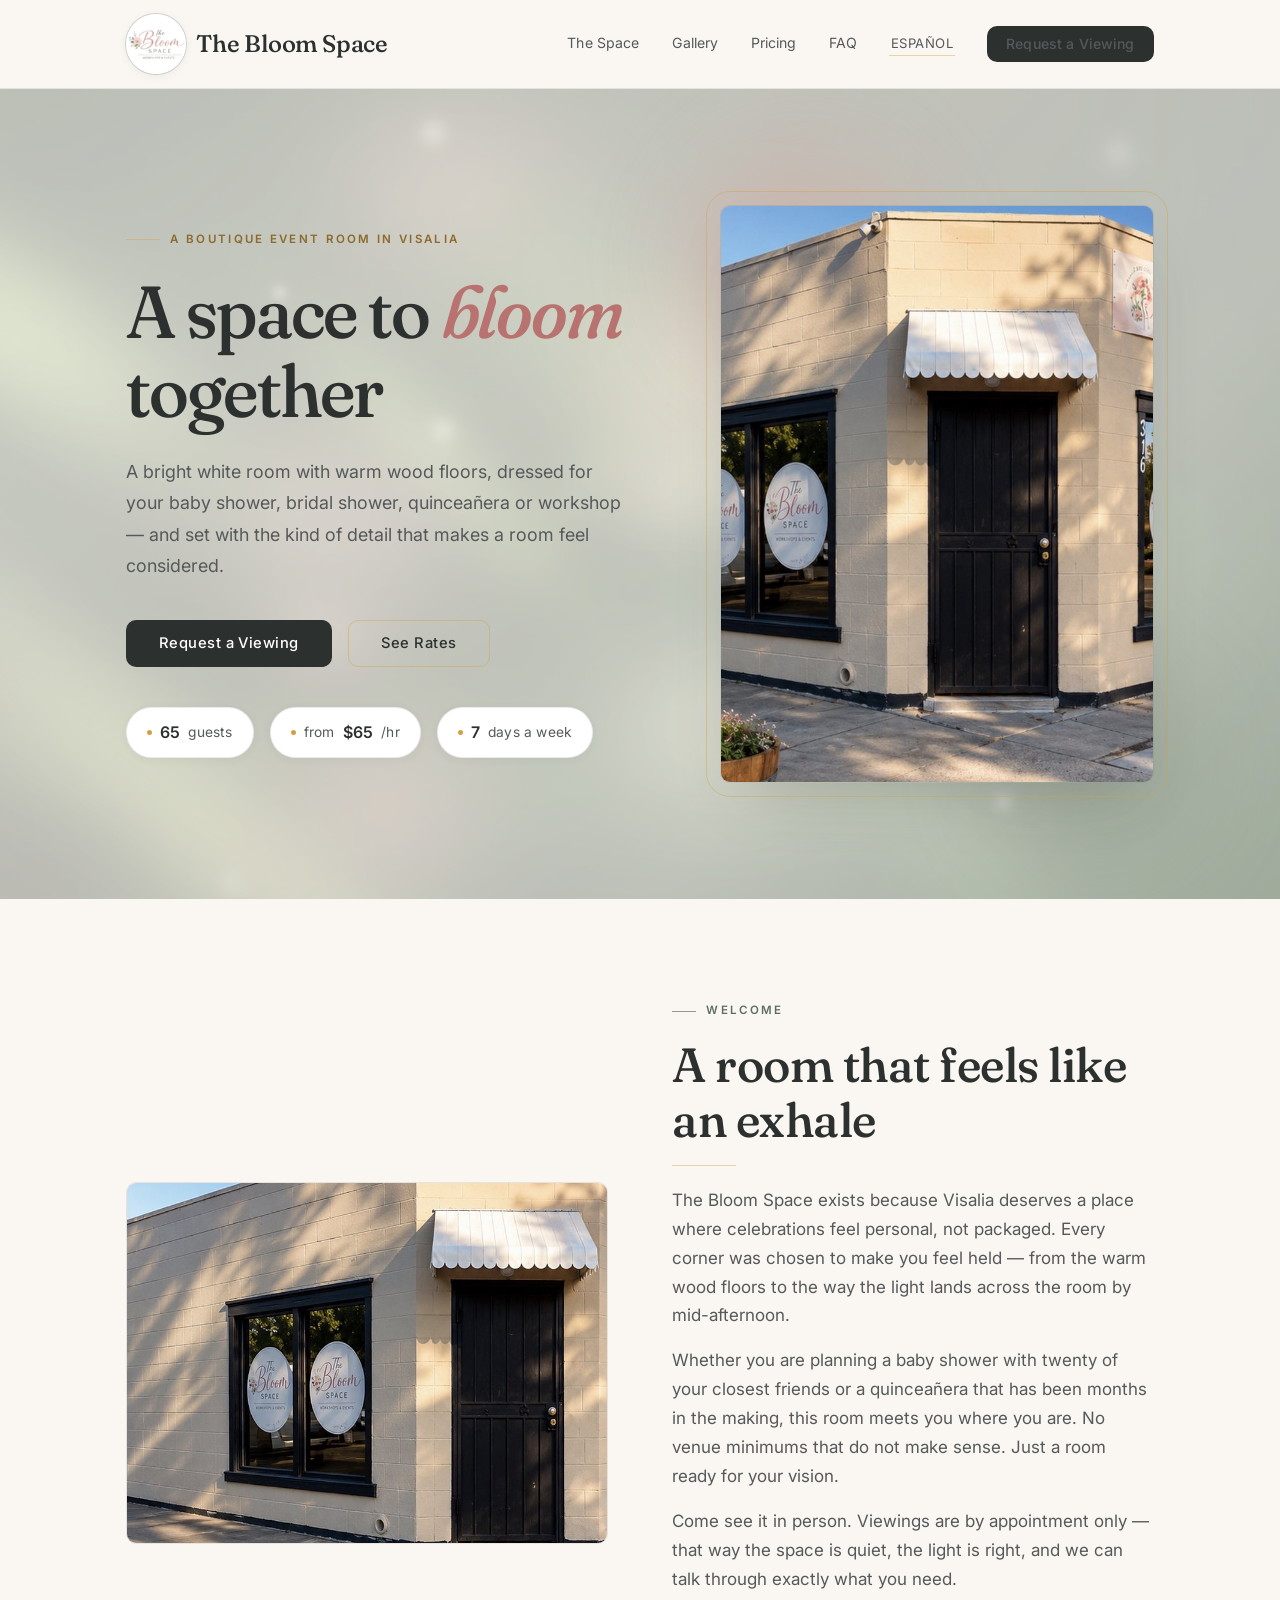
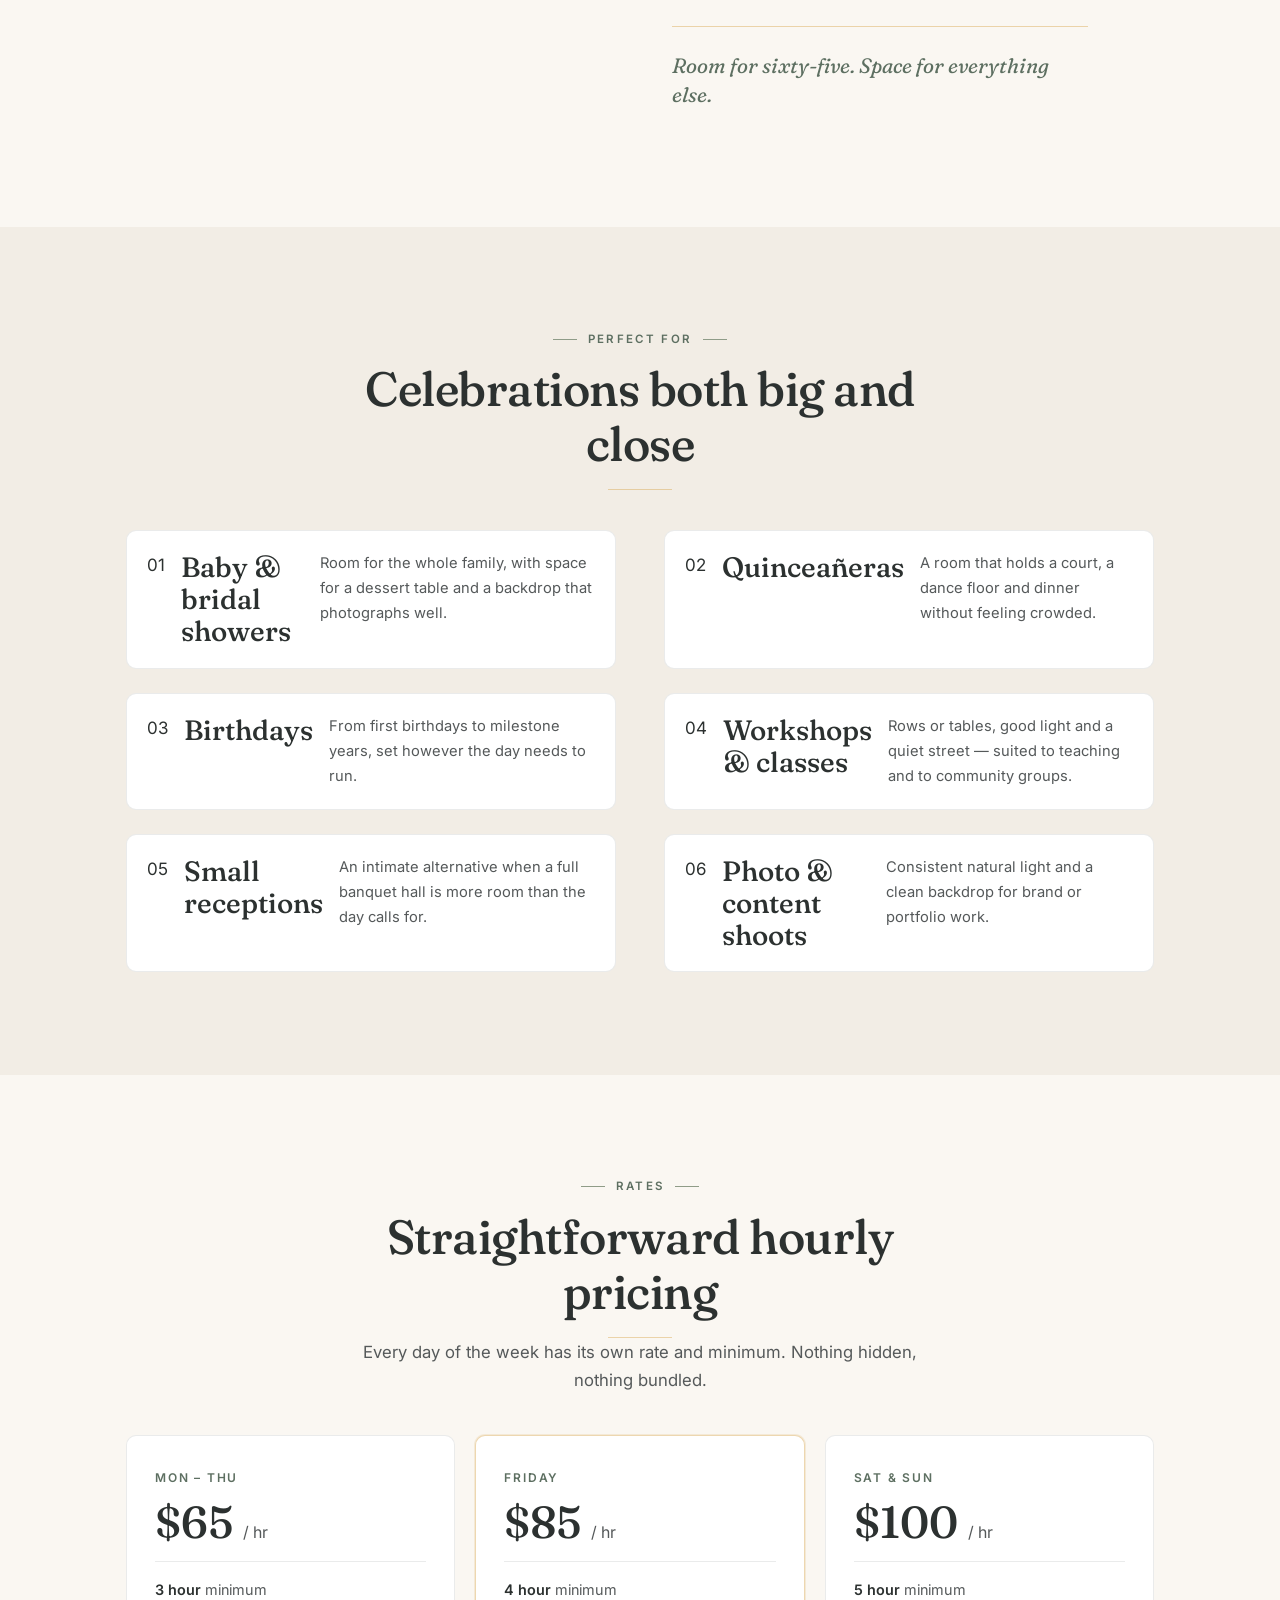
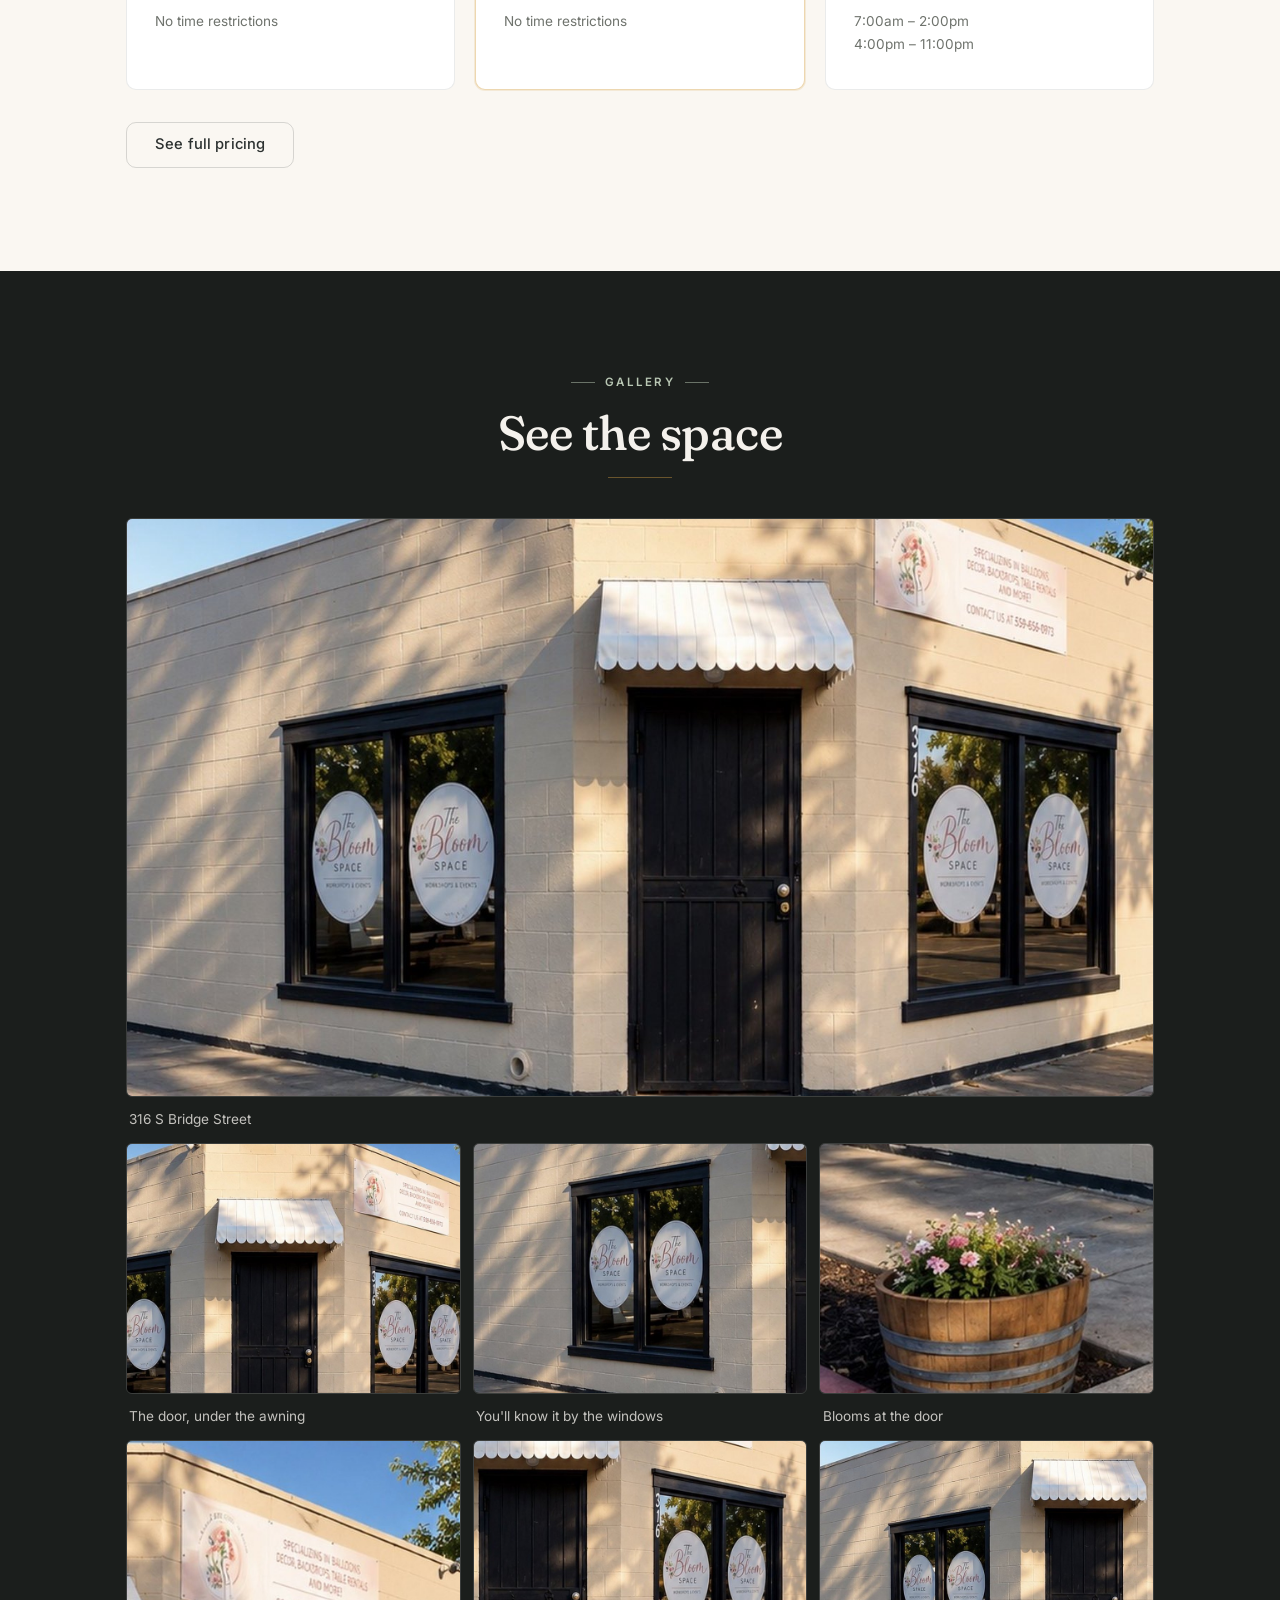
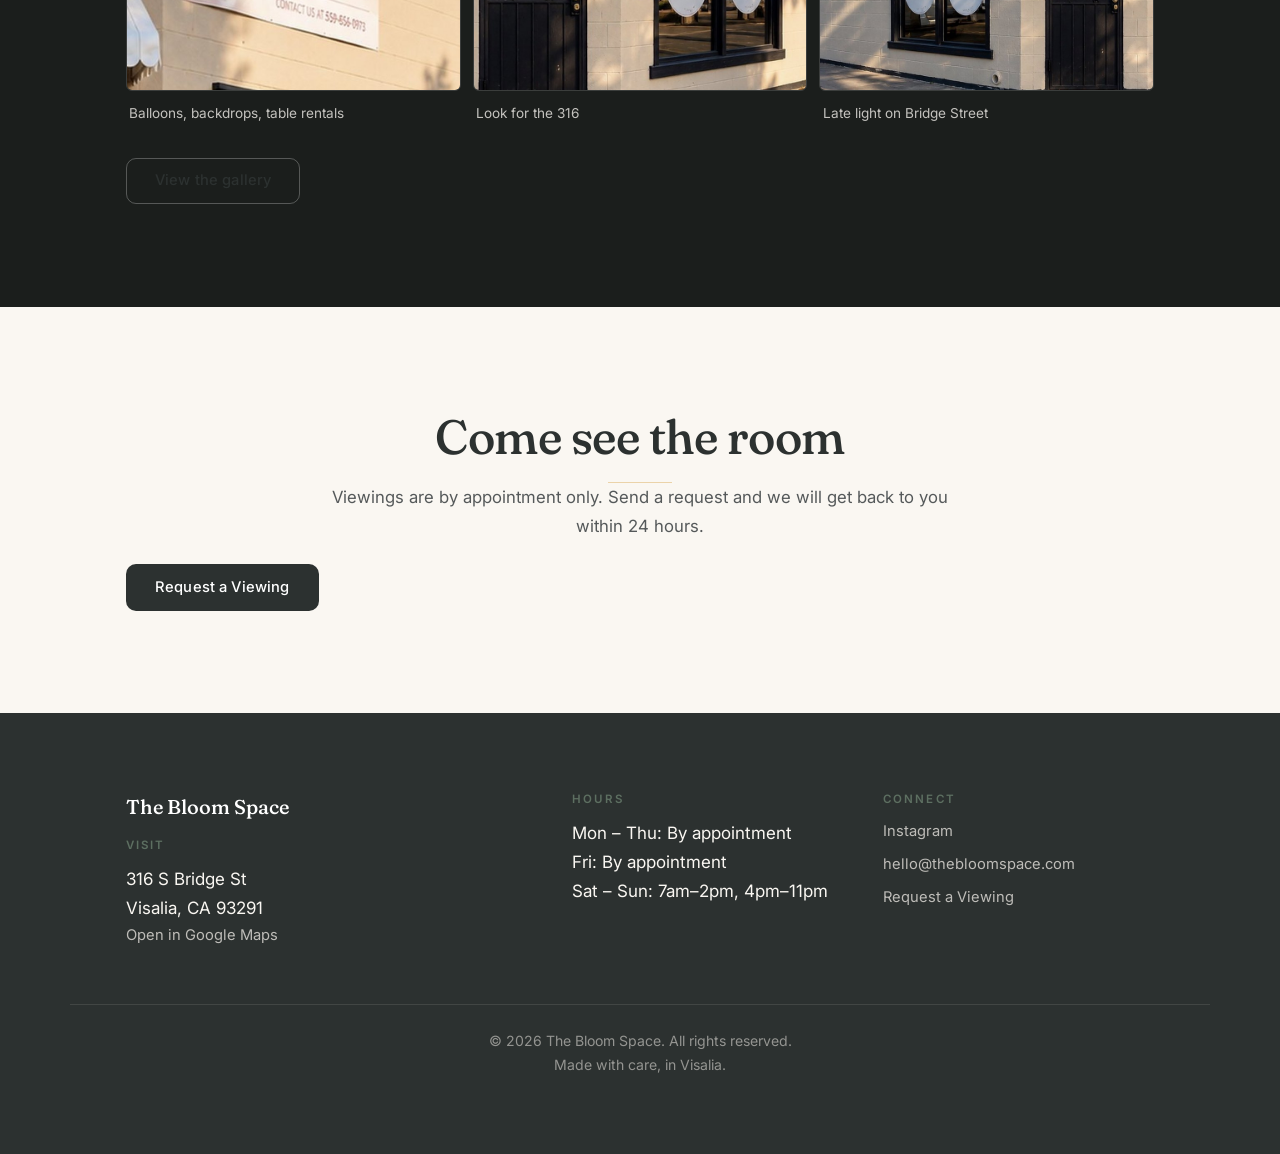
==== commit 987485dc: "Make the gallery real photographs of the building The gallery mixed three real venue shots with five" ====
--- a/index.html
+++ b/index.html
@@ -138,9 +138,9 @@
 <section id="welcome" class="section wrap" aria-labelledby="welcome-title">
   <div class="welcome-grid reveal">
     <div class="welcome-image">
-      <img src="assets/placeholders/table-setting.jpg"
-           alt="A table dressed in white linen with a low floral centrepiece and sage napkins"
-           width="1200" height="900" loading="lazy" decoding="async">
+      <img src="assets/venue-westwall.jpg"
+           alt="Late afternoon light and tree shadows across the Bridge Street side of the building"
+           width="800" height="600" loading="lazy" decoding="async">
     </div>
 
     <div class="welcome-text">
@@ -187,7 +187,7 @@
     <p class="eyebrow center" data-i18n="home.galleryTeaserEyebrow">Gallery</p>
     <h2 id="gallery-teaser-title" class="reveal section-title center" data-i18n="home.galleryTeaserTitle">See the space</h2>
 
-    <script type="application/json" id="media-gallery">[{"id": "v1", "src": "assets/venue-exterior-wide.jpg", "alt": "The Bloom Space on the corner of Bridge Street — cream block walls, a striped awning over a black door, and the logo on the windows", "caption": {"en": "316 S Bridge Street", "es": "316 S Bridge Street"}}, {"id": "v2", "src": "assets/venue-signage.jpg", "alt": "The Bloom Space logo on the window beside the street number 316", "caption": {"en": "You'll know it by the windows", "es": "La reconocerás por las ventanas"}}, {"id": "v3", "src": "assets/venue-entrance.jpg", "alt": "The black entrance door under a white striped awning at 316 S Bridge Street", "caption": {"en": "The door, under the awning", "es": "La puerta, bajo el toldo"}}, {"id": "g1", "src": "assets/placeholders/table-setting.jpg", "alt": "A table dressed in white linen with a low floral centrepiece and sage napkins", "caption": {"en": "The table, dressed", "es": "La mesa, preparada"}}, {"id": "g2", "src": "assets/placeholders/balloon-arch.jpg", "alt": "A balloon arch in sage, cream and gold above a pale backdrop", "caption": {"en": "Backdrops, built to order", "es": "Fondos, hechos a medida"}}, {"id": "g3", "src": "assets/placeholders/blooms.jpg", "alt": "Blush and rose blooms in soft focus", "caption": {"en": "Florals in blush and rose", "es": "Flores en rosa y blush"}}, {"id": "g4", "src": "assets/placeholders/greenery.jpg", "alt": "Eucalyptus leaves catching the light, with water still on them", "caption": {"en": "Greenery, close up", "es": "Follaje, de cerca"}}, {"id": "g5", "src": "assets/placeholders/candlelight.jpg", "alt": "Candlelight scattered across a darkened room in the evening", "caption": {"en": "The room after dark", "es": "El salón al anochecer"}}]</script>
+    <script type="application/json" id="media-gallery">[{"id": "v1", "src": "assets/venue-storefront.jpg", "tile": "wide", "alt": "The Bloom Space on the corner of Bridge Street — cream block walls, a scalloped white awning over a black door, and the logo on the windows", "caption": {"en": "316 S Bridge Street", "es": "316 S Bridge Street"}}, {"id": "v2", "src": "assets/venue-entrance-wide.jpg", "alt": "The black entrance door under a scalloped white awning, with the services banner above it", "caption": {"en": "The door, under the awning", "es": "La puerta, bajo el toldo"}}, {"id": "v3", "src": "assets/venue-windows.jpg", "alt": "The Bloom Space logo on the two front windows, with afternoon tree shadows across the wall", "caption": {"en": "You'll know it by the windows", "es": "La reconocerás por las ventanas"}}, {"id": "v4", "src": "assets/venue-planter.jpg", "alt": "Pink and white blooms in a half-barrel planter on the sidewalk outside the venue", "caption": {"en": "Blooms at the door", "es": "Flores en la entrada"}}, {"id": "v5", "src": "assets/venue-banner.jpg", "alt": "The banner above the entrance reading: specializing in balloons, decor, backdrops, table rentals and more", "caption": {"en": "Balloons, backdrops, table rentals", "es": "Globos, fondos, renta de mesas"}}, {"id": "v6", "src": "assets/venue-address.jpg", "alt": "The street number 316 painted beside the window, with the logo on the glass behind it", "caption": {"en": "Look for the 316", "es": "Busca el 316"}}, {"id": "v7", "src": "assets/venue-westwall.jpg", "alt": "Late afternoon light and tree shadows across the Bridge Street side of the building", "caption": {"en": "Late light on Bridge Street", "es": "La luz de la tarde en Bridge Street"}}]</script>
     <div class="gallery-grid stagger" id="galleryTeaser" role="list">
       <!-- rendered from the mock gallery store -->
     </div>
@@ -246,11 +246,15 @@
 
   async function renderGallery() {
     const grid = document.getElementById('galleryTeaser');
-    const items = (await getGallery()).slice(0, 6);
+    // Seven is the tidy number: one full-width tile over two rows of three.
+    const items = (await getGallery()).slice(0, 7);
     const l = getLocale();
     grid.innerHTML = items.map((item) => `
-      <figure class="gallery-item" role="listitem">
-        <img src="${item.src}" alt="${item.alt}" loading="lazy" decoding="async" width="800" height="600">
+      <figure class="gallery-item${item.tile === 'wide' ? ' tile-wide' : ''}" role="listitem">
+        <span class="gallery-frame">
+          <img src="${item.src}" alt="${item.alt}" loading="lazy" decoding="async"
+               width="${item.tile === 'wide' ? 1440 : 800}" height="${item.tile === 'wide' ? 810 : 600}">
+        </span>
         ${item.caption ? `<figcaption>${l === 'es' ? item.caption.es : item.caption.en}</figcaption>` : ''}
       </figure>`).join('');
   }
--- a/styles/site.css
+++ b/styles/site.css
@@ -395,9 +395,12 @@
       animation-timeline: view();
       animation-range: entry 0% cover 45%;
     }
+    /* The independent `scale` property, not `transform: scale()` — a filled
+       animation would otherwise pin transform and swallow the hover. These
+       two compose instead of fighting. */
     @keyframes img-settle {
-      from { transform: scale(1.12); }
-      to   { transform: scale(1); }
+      from { scale: 1.12; }
+      to   { scale: 1; }
     }
 
     /* --- A gold rule draws itself under each section title --- */
@@ -1156,35 +1159,40 @@
   gap: 0.75rem;
   margin-top: 2.5rem;
 }
-/* The tile takes its shape from the image, not the figure — a caption inside
-   an aspect-ratio box overflows it. object-fit means portrait, square and
-   landscape sources all still tile evenly, which real photography will be. */
+/* The ratio lives on .gallery-frame, not on the figure and not on the image:
+   a caption inside an aspect-ratio box overflows it, and a ratio on the image
+   fights the hover scale. The frame clips, so the image can grow inside it
+   without moving anything on the page. */
 .gallery-item {
   cursor: pointer;
   position: relative;
 }
+.gallery-frame {
+  display: block;
+  overflow: hidden;
+  aspect-ratio: 4 / 3;
+  border: 1px solid var(--line);
+  border-radius: var(--radius-sm);
+}
 .gallery-item img {
   width: 100%;
-  aspect-ratio: 4 / 3;
-  height: auto;
+  height: 100%;
   object-fit: cover;
   display: block;
-  border: 1px solid var(--line);
-  border-radius: var(--radius-sm);
   transition: transform var(--motion-normal) var(--ease-out);
 }
-.gallery-item:hover img {
-  transform: scale(1.02);
-}
-.gallery-item:hover img {
-  transform: scale(1.08);
-}
-/* Two feature tiles run wide. The ratio lives on the image now, since that
-   is what sizes the tile. */
-.gallery-item:nth-child(1),
-.gallery-item:nth-child(4) { grid-column: span 2; }
-.gallery-item:nth-child(1) img,
-.gallery-item:nth-child(4) img { aspect-ratio: 2 / 1; }
+.gallery-item:hover img,
+.gallery-item:focus-visible img {
+  transform: scale(1.05);
+}
+/* One feature tile opens the grid across the full row. It gets its own row,
+   so its ratio is free — the tiles below stay a matched 4:3 set. */
+.gallery-item.tile-wide {
+  grid-column: 1 / -1;
+}
+.gallery-item.tile-wide .gallery-frame {
+  aspect-ratio: 16 / 9;
+}
 
 /* Lightbox */
 .lightbox {
@@ -1256,9 +1264,9 @@
   .gallery-grid {
     grid-template-columns: 1fr 1fr;
   }
-  .gallery-item:nth-child(1),
-  .gallery-item:nth-child(4) {
-    grid-column: span 2;
+  /* Six 4:3 tiles two-up is three tidy rows, so the pattern survives the
+     column drop untouched. The feature tile keeps spanning the full row. */
+  .gallery-item.tile-wide .gallery-frame {
     aspect-ratio: 3 / 2;
   }
   .lightbox-arrow { display: none; }
@@ -2172,12 +2180,14 @@
   .calc { padding: 1.25rem; }
 }
 
-/* Layout cards carry a photo now */
+/* Layout cards carry a plan drawing. `contain`, not `cover` — a diagram
+   must not be cropped, and the SVG already sits on the card's own paper. */
 .layout-card { padding: 0; overflow: hidden; }
 .layout-card img {
   width: 100%;
   aspect-ratio: 4 / 3;
-  object-fit: cover;
+  object-fit: contain;
+  border-bottom: 1px solid var(--line);
 }
 .layout-card h3 { margin: 1.25rem 1.5rem 0.5rem; }
 .layout-card p { margin: 0 1.5rem 1.5rem; }
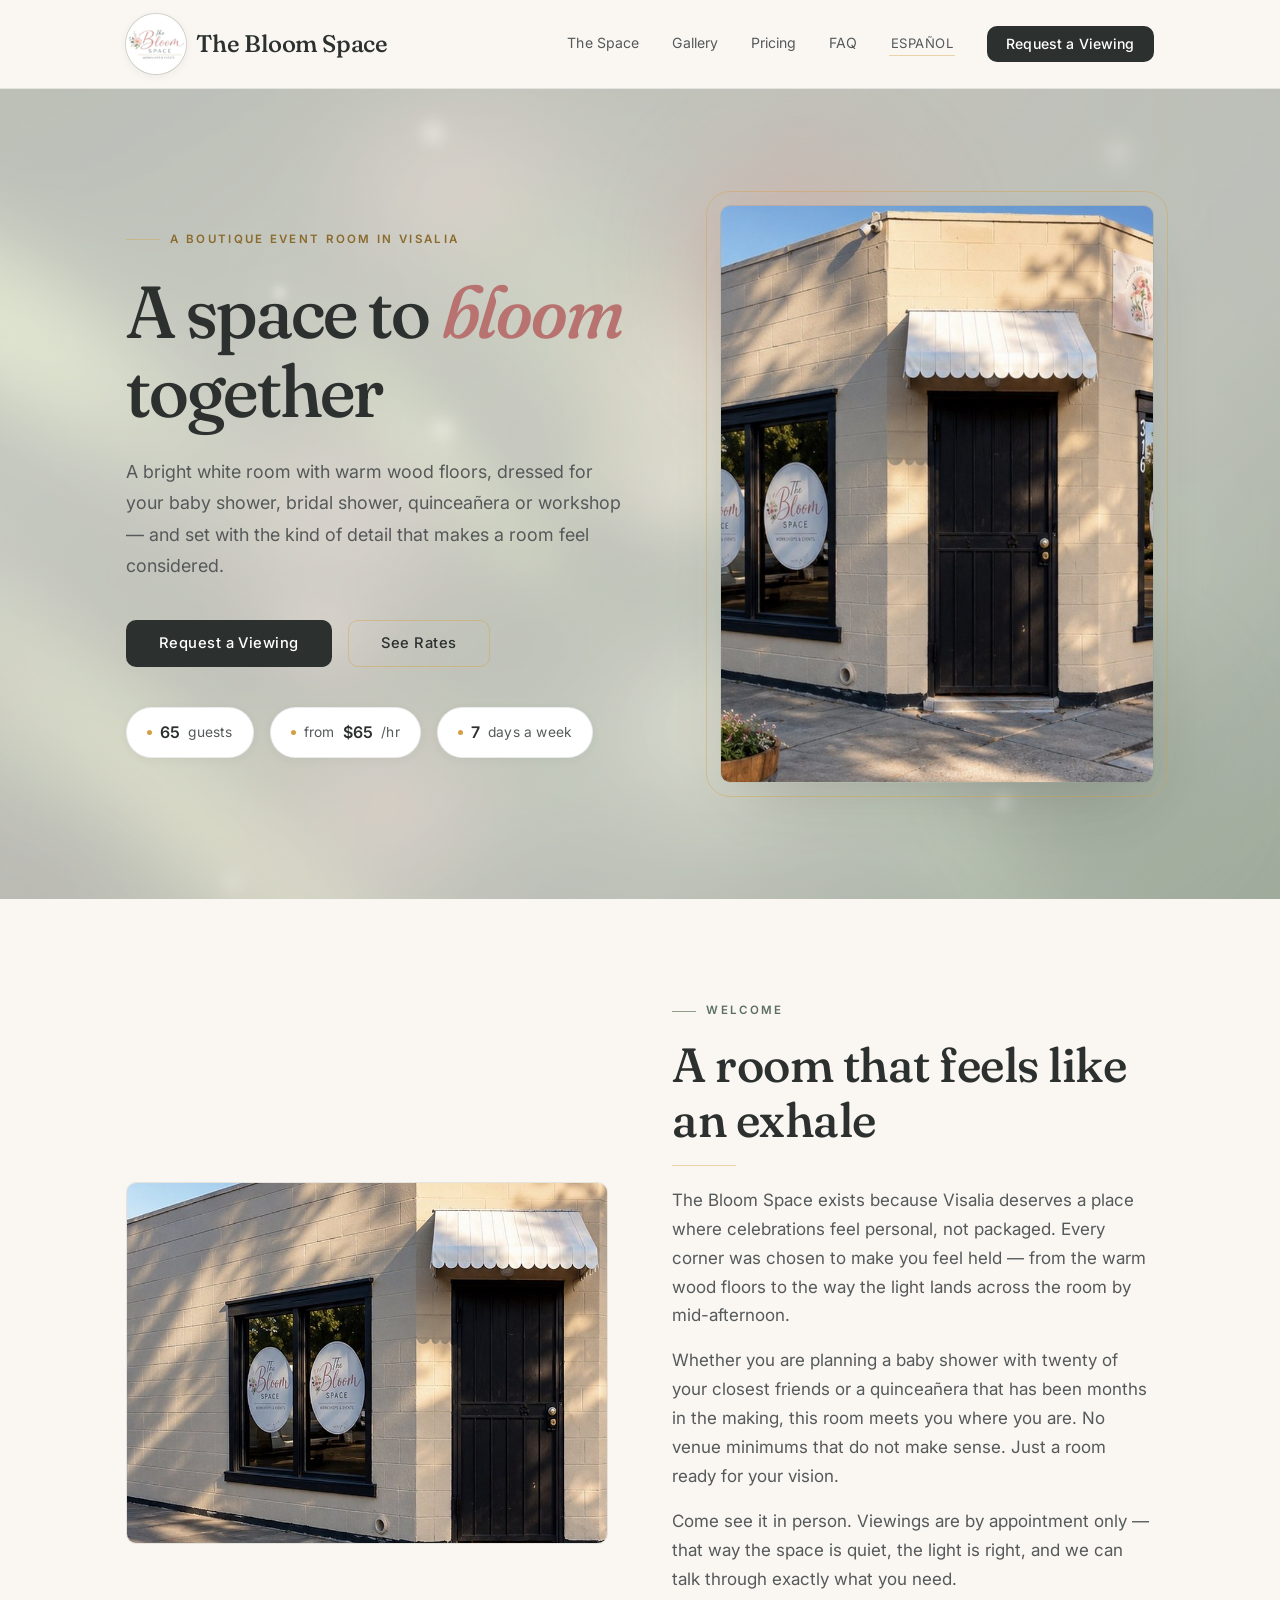
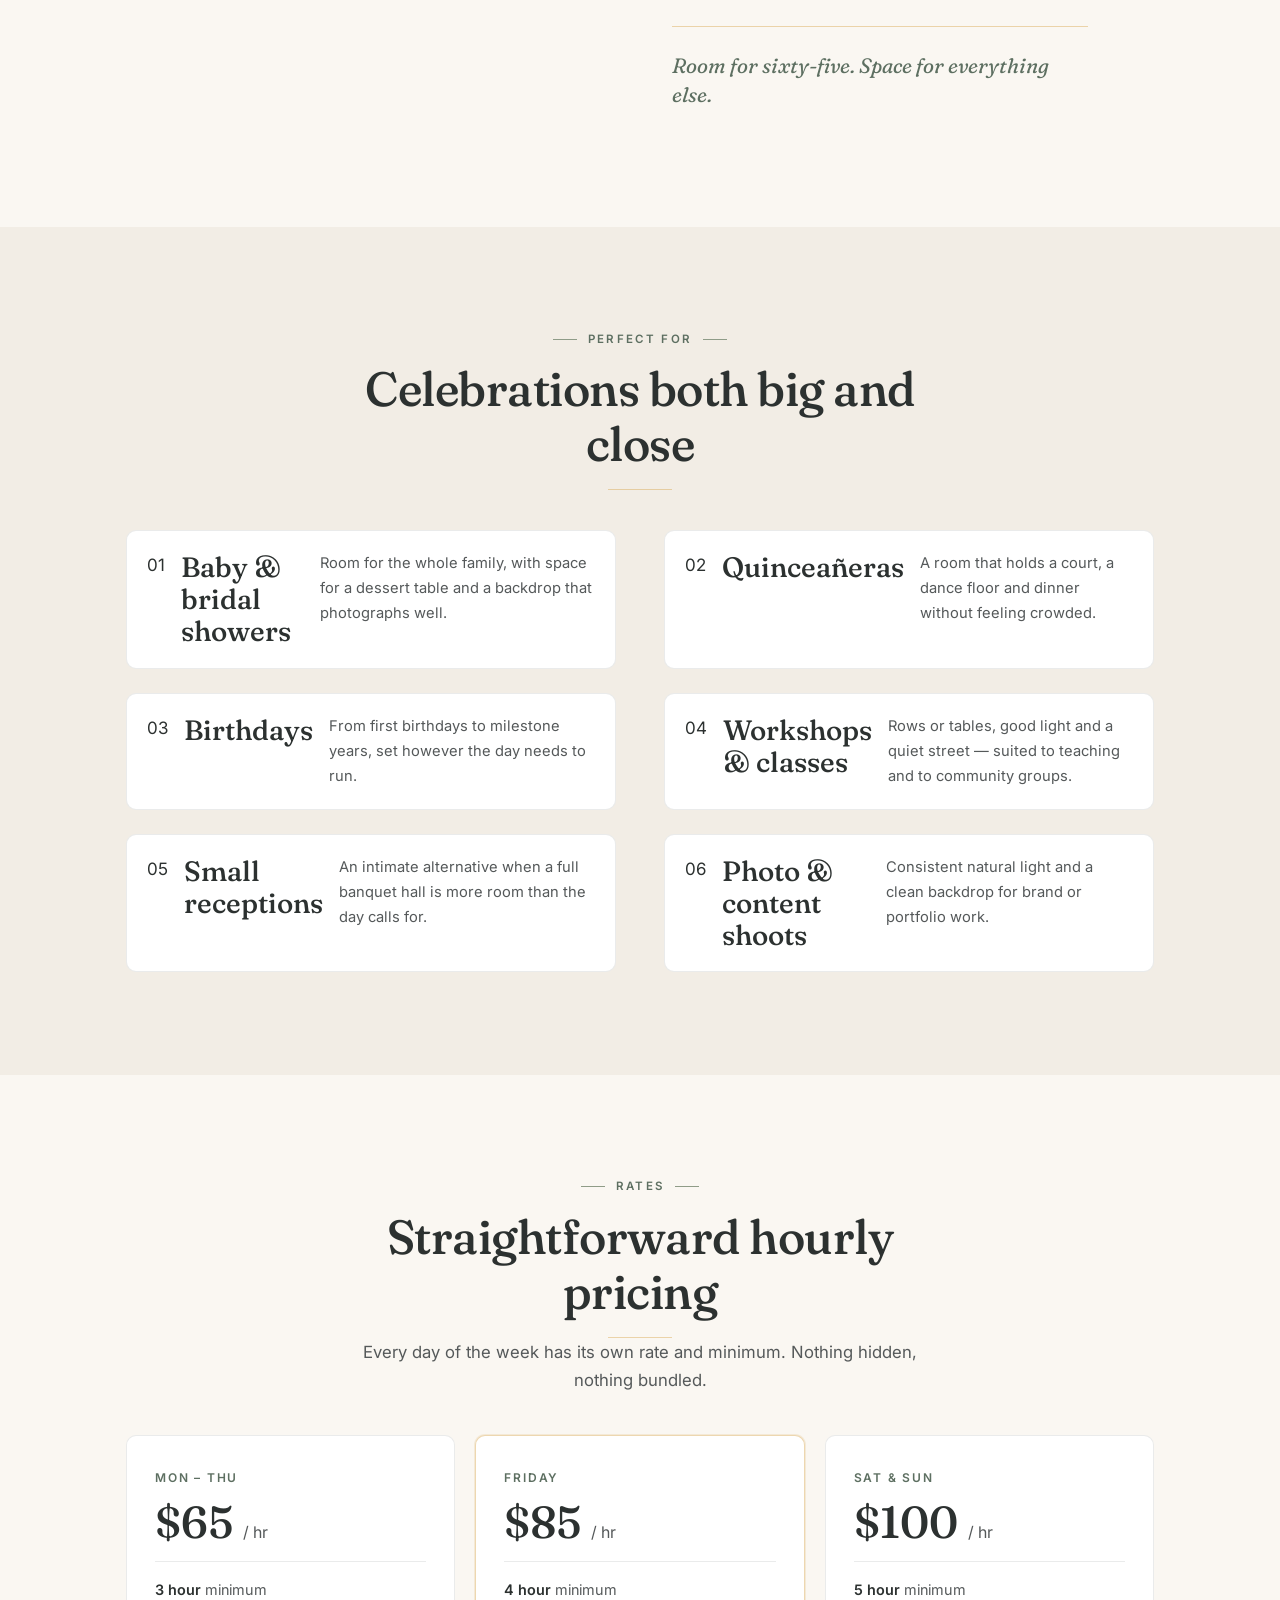
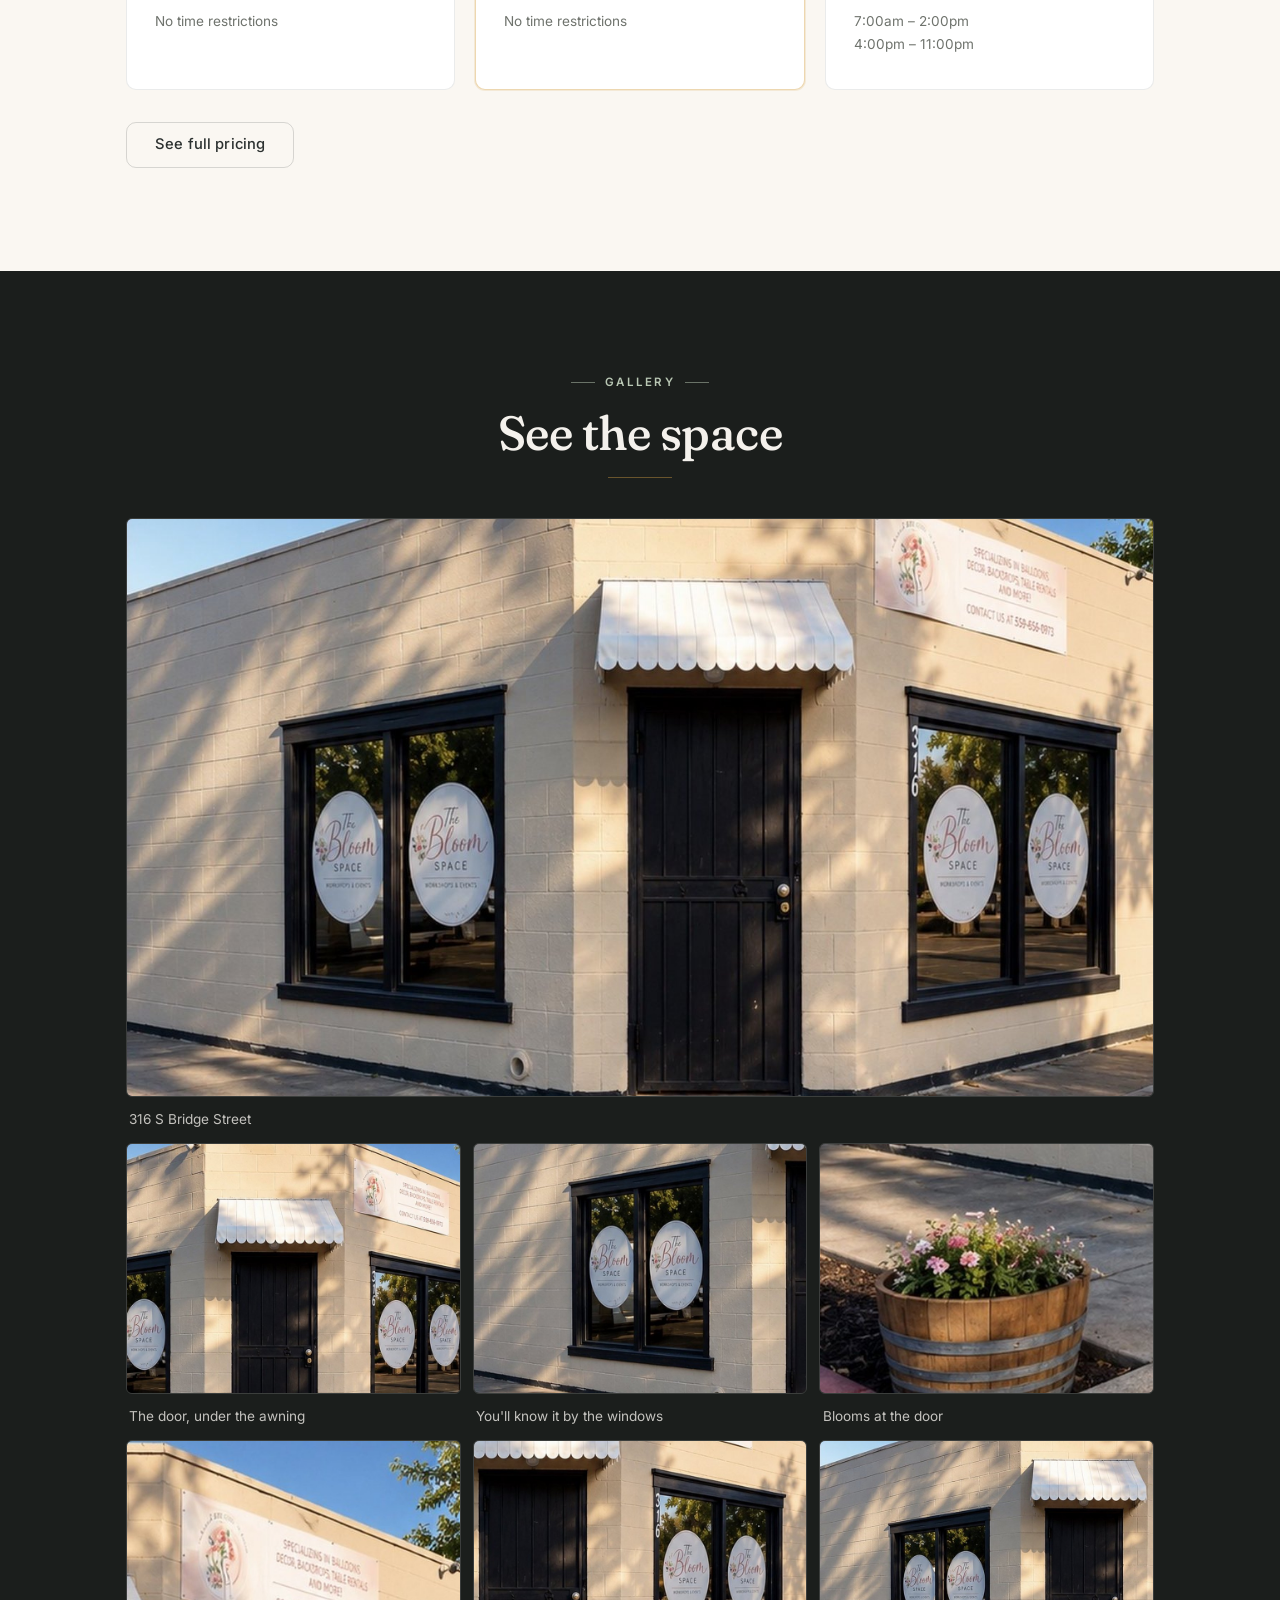
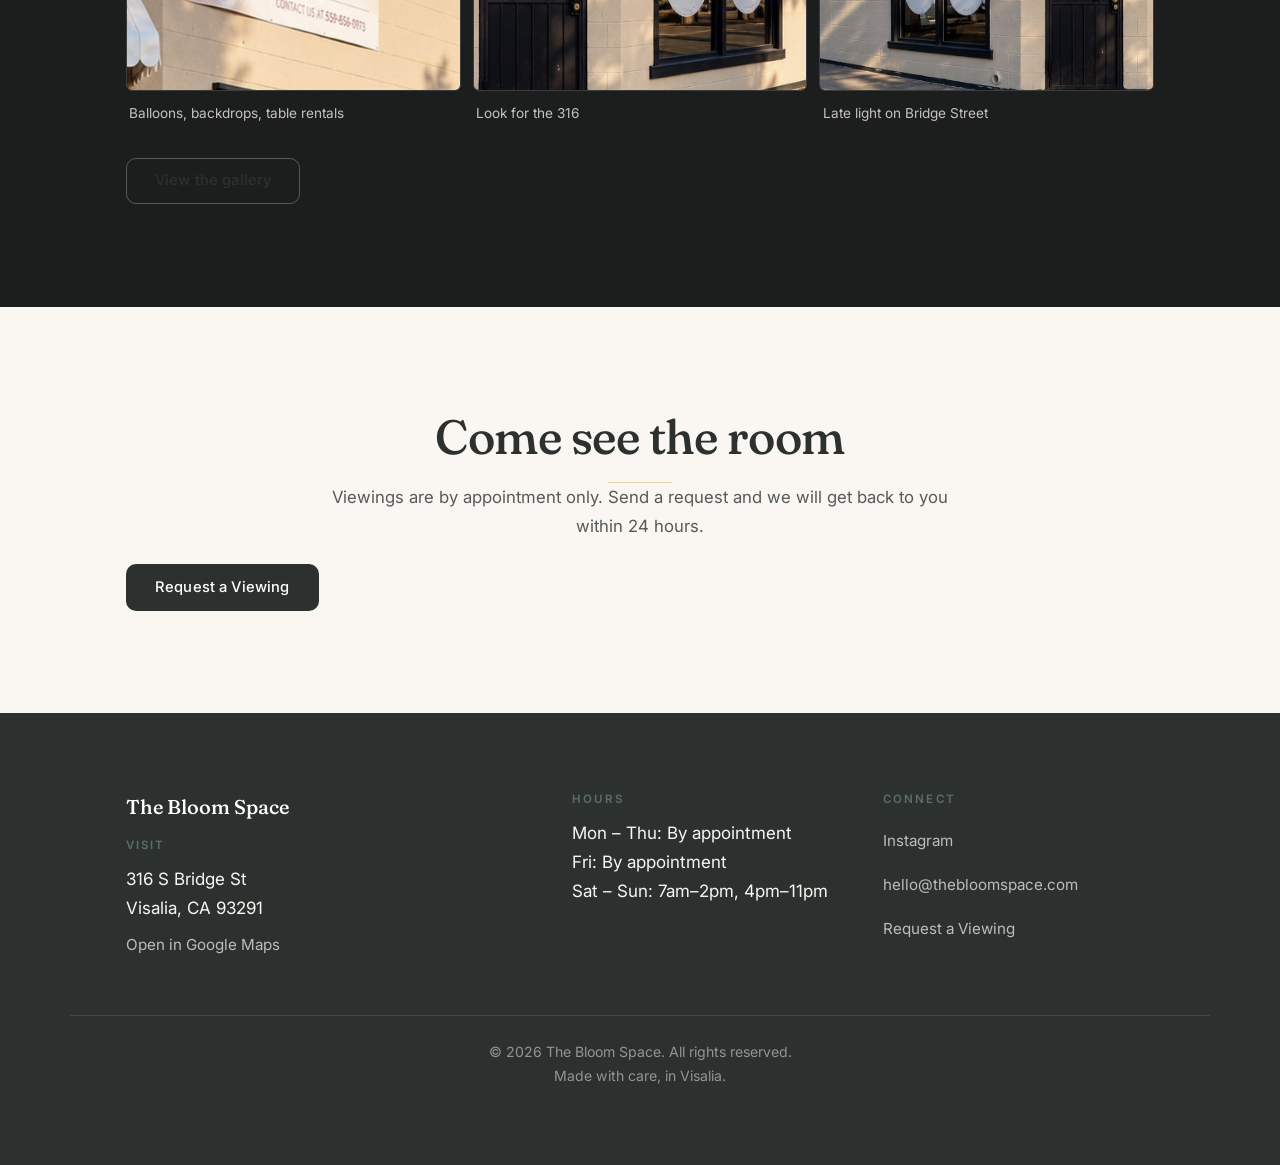
==== commit ba2e9bac: "Make booking work on a phone A shower gets planned on a phone, and the booking path did not survive " ====
--- a/index.html
+++ b/index.html
@@ -294,6 +294,20 @@
   </div>
 </footer>
 
+<div class="book-bar" id="bookBar">
+  <a href="contact.html" class="btn btn-primary" data-i18n="nav.book">Request a Viewing</a>
+  <a class="book-bar-alt" href="https://www.instagram.com/the_bloom_space559"
+     target="_blank" rel="noopener noreferrer"
+     aria-label="Message us on Instagram" data-i18n-attr="aria-label:book.dmAria">
+    <svg viewBox="0 0 24 24" width="22" height="22" fill="none" stroke="currentColor"
+         stroke-width="1.7" aria-hidden="true">
+      <rect x="3" y="3" width="18" height="18" rx="5"/>
+      <circle cx="12" cy="12" r="4"/>
+      <circle cx="17.2" cy="6.8" r="1.1" fill="currentColor" stroke="none"/>
+    </svg>
+  </a>
+</div>
+
 <script type="module">
   import { initI18n } from './lib/i18n.js';
   import { initPage } from './lib/ui.js';
--- a/styles/site.css
+++ b/styles/site.css
@@ -72,6 +72,10 @@
 html {
   scroll-behavior: smooth;
   -webkit-text-size-adjust: 100%;
+  /* The header is sticky, so without this every anchored jump parks its
+     target underneath it. Costs nothing, and it is invisible until it's
+     missing. */
+  scroll-padding-top: calc(var(--header-h) + 1rem);
 }
 
 body {
@@ -525,10 +529,16 @@
 .nav-links a:hover {
   color: var(--text);
 }
+/* `.nav-links a` outranks `.btn-primary` on specificity, so without this the
+   header's booking button rendered soft grey on charcoal — 1.35:1, on the one
+   control the whole site is pointing at. Restated here rather than reordered,
+   because the link colour above still has to win for the plain nav items. */
 .nav-links a.btn {
   padding: 0.55rem 1.15rem;
   font-weight: 500;
 }
+.nav-links a.btn-primary { color: var(--white); }
+.nav-links a.btn-primary:hover { color: var(--white); }
 .nav-links a.btn::after { display: none; }
 .nav-links a.btn:hover {
   transform: translateY(-2px);
@@ -542,8 +552,8 @@
   cursor: pointer;
   padding: 0.4rem;
   color: var(--charcoal);
-  width: 36px;
-  height: 36px;
+  width: 44px;
+  height: 44px;
   position: relative;
 }
 .nav-toggle span {
@@ -553,12 +563,12 @@
   background: var(--charcoal);
   border-radius: 2px;
   position: absolute;
-  left: 7px;
+  left: 11px;
   transition: transform var(--motion-normal) var(--ease-out), opacity var(--motion-fast) ease;
 }
-.nav-toggle span:nth-child(1) { top: 10px; }
-.nav-toggle span:nth-child(2) { top: 17px; }
-.nav-toggle span:nth-child(3) { top: 24px; }
+.nav-toggle span:nth-child(1) { top: 14px; }
+.nav-toggle span:nth-child(2) { top: 21px; }
+.nav-toggle span:nth-child(3) { top: 28px; }
 .nav-toggle.open span:nth-child(1) {
   transform: translateY(7px) rotate(45deg);
 }
@@ -577,15 +587,38 @@
     left: 0;
     right: 0;
     flex-direction: column;
-    align-items: flex-start;
-    gap: 1.25rem;
+    align-items: stretch;
+    gap: 0;
     background: var(--white);
-    padding: 1.75rem var(--gutter);
+    padding: 0.5rem var(--gutter) 1.25rem;
     border-bottom: 1px solid var(--line);
     box-shadow: 0 12px 24px -12px var(--shadow);
   }
   .nav-links.open { display: flex; }
   .nav-toggle { display: inline-flex; }
+
+  /* Full-width rows, not inline words. "FAQ" was a 29x26 target — under half
+     the 44px touch minimum, on the only navigation a phone gets. */
+  .nav-links a,
+  .nav-links .lang-toggle {
+    display: flex;
+    align-items: center;
+    min-height: 52px;
+    width: 100%;
+    font-size: 1.05rem;
+    border-bottom: 1px solid var(--line);
+  }
+  .nav-links a::after { display: none; }
+  .nav-links .lang-toggle {
+    justify-content: flex-start;
+    font-size: 1rem;
+  }
+  .nav-links a.btn {
+    justify-content: center;
+    margin-top: 1rem;
+    border-bottom: none;
+    min-height: 52px;
+  }
 }
 
 /* ============================================================
@@ -833,11 +866,16 @@
   .hero .lead { max-width: 100%; }
   .hero-cta { justify-content: center; }
   .hero-stats { justify-content: center; }
-  .hero-media { order: -1; }
   .hero-media::after {
     inset: -8px;
     border-radius: calc(var(--radius) + 8px);
   }
+  /* Copy first on a phone. With the card above the headline the primary CTA
+     landed at 752-861px on an 844px viewport — below the fold before the iOS
+     URL bar even takes its cut. The background photo already shows the
+     building, so the card is a supporting image, not the opener. */
+  .hero-media { order: 1; margin-top: 2rem; }
+  .hero-glow { display: none; }   /* two 28px blurs, on the device least able to afford them */
   .hero-eyebrow { justify-content: center; }
   .hero-eyebrow::after {
     content: '';
@@ -1436,17 +1474,22 @@
 }
 
 .form-group label {
-  font-size: 0.85rem;
+  font-size: 0.9rem;
   font-weight: 500;
   color: var(--text);
   letter-spacing: 0.01em;
 }
 
+/* 16px is not a style choice. Safari zooms the page in when a focused field
+   is under 16px and never zooms back out, so anything smaller strands a
+   phone visitor on a horizontally-scrolled page mid-booking. 48px tall
+   clears the 44px touch minimum with room for the border. */
 .form-group input,
 .form-group select,
 .form-group textarea {
   font-family: var(--sans);
-  font-size: 0.95rem;
+  font-size: 1rem;
+  min-height: 48px;
   padding: 0.7rem 0.85rem;
   border: 1px solid var(--line-strong);
   border-radius: var(--radius-sm);
@@ -1468,13 +1511,24 @@
   border-color: #d4a0a0;
 }
 .form-group .error-msg {
-  font-size: 0.8rem;
+  font-size: 0.85rem;
   color: #b57272;
   display: none;
 }
 .form-group .error-msg.visible {
   display: block;
 }
+
+/* A hint that appears under the date field once a day is chosen: that day's
+   rate, its minimum, and any standing hold. Better to learn it here than
+   after sending a request for a date that cannot work. */
+.field-hint {
+  font-size: 0.9rem;
+  color: var(--text-soft);
+  display: none;
+}
+.field-hint.visible { display: block; }
+.field-hint strong { color: var(--text); font-weight: 600; }
 
 .form-group textarea {
   min-height: 120px;
@@ -1572,8 +1626,8 @@
   text-align: center;
 }
 .cal-arrow {
-  width: 32px;
-  height: 32px;
+  width: 44px;
+  height: 44px;
   border-radius: 50%;
   border: 1px solid var(--line-strong);
   background: var(--white);
@@ -1703,12 +1757,13 @@
   gap: 0.5rem;
 }
 .cal-slot {
-  padding: 0.45rem 0.8rem;
+  min-height: 44px;
+  padding: 0.5rem 1rem;
   border-radius: 100px;
   border: 1px solid var(--line-strong);
   background: var(--white);
   font-family: var(--sans);
-  font-size: 0.82rem;
+  font-size: 0.9rem;
   color: var(--text-soft);
   cursor: pointer;
   transition: border-color var(--motion-fast) ease, background var(--motion-fast) ease;
@@ -1723,11 +1778,90 @@
   color: var(--text);
 }
 
+/* The way out of the calendar. Once someone has picked a day and an hour
+   they have made the decision — the form should be one tap away, already
+   filled in, not a scroll back up to a separate section. */
+.cal-request {
+  display: flex;
+  width: 100%;
+  margin-top: 1.1rem;
+  justify-content: center;
+}
+.cal-request .btn { width: 100%; }
+
 @media (max-width: 600px) {
-  .availability { padding: 1.1rem; }
+  /* Full-bleed on a phone. Inside the page gutter each day cell came out
+     41px wide; edge to edge they clear 48px, which is the difference between
+     picking a date and picking the date next to it. */
+  .availability {
+    margin-inline: calc(var(--gutter) * -1);
+    padding: 1.1rem 0.5rem;
+    border-radius: 0;
+    border-inline: none;
+    max-width: none;
+  }
+  .cal-head,
+  .cal-legend,
+  .cal-detail { padding-inline: 0.6rem; }
   .cal-head { flex-direction: column; }
   .cal-nav { align-self: stretch; justify-content: space-between; }
-  .cal-day { font-size: 0.8rem; }
+  .cal-weekdays,
+  .cal-grid { gap: 3px; }
+  .cal-day { font-size: 0.95rem; min-height: 52px; }
+}
+
+/* ============================================================
+   18a. STICKY BOOKING BAR (phones only)
+   ============================================================ */
+.book-bar { display: none; }
+
+@media (max-width: 820px) {
+  .book-bar {
+    position: fixed;
+    left: 0;
+    right: 0;
+    bottom: 0;
+    z-index: 60;
+    display: flex;
+    align-items: center;
+    gap: 0.6rem;
+    padding: 0.7rem var(--gutter);
+    padding-bottom: calc(0.7rem + env(safe-area-inset-bottom, 0px));
+    background: rgba(250, 247, 242, 0.97);
+    border-top: 1px solid var(--line);
+    box-shadow: 0 -6px 20px -12px var(--shadow);
+    /* Off-screen rather than display:none so it slides rather than pops, and
+       so it costs one transform instead of a relayout. */
+    transform: translateY(115%);
+    transition: transform var(--motion-normal) var(--ease-out);
+  }
+  .book-bar.is-visible { transform: none; }
+  .book-bar .btn {
+    flex: 1;
+    min-height: 52px;
+    display: flex;
+    align-items: center;
+    justify-content: center;
+  }
+  .book-bar-alt {
+    flex: 0 0 52px;
+    height: 52px;
+    display: flex;
+    align-items: center;
+    justify-content: center;
+    border: 1px solid var(--line-strong);
+    border-radius: var(--radius-sm);
+    color: var(--text-soft);
+    background: var(--white);
+  }
+  .book-bar-alt:hover { color: var(--text); border-color: var(--sage); }
+
+  /* Keep the last of the footer clear of the bar. */
+  .site-footer { padding-bottom: calc(5.5rem + env(safe-area-inset-bottom, 0px)); }
+}
+
+@media (prefers-reduced-motion: reduce) {
+  .book-bar { transition: none; }
 }
 
 /* ============================================================
@@ -1858,11 +1992,15 @@
   margin-bottom: 1rem;
 }
 
+/* Flex with a min-height rather than a block: the footer is where people go
+   for the address and the email, and 25px-tall rows are a miss-and-retry on
+   a phone. */
 .footer-col a {
-  display: block;
-  font-size: 0.92rem;
+  display: flex;
+  align-items: center;
+  min-height: 44px;
+  font-size: 0.95rem;
   color: rgba(252, 248, 242, 0.7);
-  margin-bottom: 0.5rem;
   transition: color var(--motion-fast) ease;
 }
 .footer-col a:hover {
@@ -2107,12 +2245,164 @@
 /* Deposit notice — always above the form */
 .deposit-notice {
   max-width: 600px;
-  margin: 0 auto 1.75rem;
+  margin: 0 auto;
   padding: 1rem 1.25rem;
   border: 1px solid var(--gold-line);
   border-radius: var(--radius-sm);
   background: rgba(213, 160, 68, 0.08);
-  font-size: 0.92rem;
+  font-size: 0.95rem;
+}
+
+/* ---------- booking flow ---------- */
+
+/* Three steps above the form. The point is to answer "what am I agreeing to
+   by pressing send" before the first field, not to decorate. */
+.book-steps {
+  display: grid;
+  grid-template-columns: repeat(3, 1fr);
+  gap: 1.25rem;
+  max-width: 900px;
+  margin: 0 auto;
+  list-style: none;
+  counter-reset: none;
+}
+.book-steps li {
+  display: grid;
+  gap: 0.3rem;
+  align-content: start;
+  padding-top: 0.9rem;
+  border-top: 2px solid var(--gold-line);
+}
+.book-steps .step-num {
+  font-family: var(--display);
+  font-size: 0.9rem;
+  color: var(--gold);
+  letter-spacing: 0.08em;
+}
+/* The deep gold is tuned for cream; on the dark band it drops to 3.35:1.
+   The light gold reads at 7:1 there and would fail on cream — each side
+   needs its own. */
+.section-dark .book-steps .step-num { color: var(--gold-soft); }
+.book-steps strong {
+  font-size: 1rem;
+  font-weight: 600;
+  color: var(--text);
+}
+.book-steps span:not(.step-num) {
+  font-size: 0.95rem;
+  color: var(--text-soft);
+}
+.book-steps[hidden] { display: none; }
+
+/* The estimate someone arrived with. Reads as a receipt for a decision
+   already made, which is the point — it should feel like progress, not
+   another thing to fill in. */
+.booking-summary {
+  position: relative;
+  margin-bottom: 1.75rem;
+  padding: 1.25rem 1.4rem;
+  background: var(--bg-card);
+  border: 1px solid var(--line);
+  border-left: 3px solid var(--sage-muted);
+  border-radius: var(--radius-sm);
+}
+.booking-summary[hidden] { display: none; }
+.summary-title {
+  font-size: 0.78rem;
+  letter-spacing: 0.12em;
+  text-transform: uppercase;
+  color: var(--text-faint);
+  margin-bottom: 0.5rem;
+}
+.summary-when {
+  font-family: var(--display);
+  font-size: 1.2rem;
+  color: var(--text);
+  margin-bottom: 0.15rem;
+}
+.summary-rate {
+  font-size: 0.95rem;
+  color: var(--text-soft);
+}
+.summary-total {
+  display: flex;
+  justify-content: space-between;
+  align-items: baseline;
+  gap: 1rem;
+  margin-top: 0.75rem;
+  padding-top: 0.75rem;
+  border-top: 1px solid var(--line);
+  font-size: 0.95rem;
+  color: var(--text-soft);
+}
+.summary-total strong {
+  font-family: var(--display);
+  font-size: 1.35rem;
+  color: var(--text);
+}
+.summary-note {
+  margin-top: 0.75rem;
+  font-size: 0.9rem;
+  color: var(--text-faint);
+}
+.summary-change {
+  display: inline-flex;
+  align-items: center;
+  min-height: 44px;
+  font-size: 0.95rem;
+  text-decoration: underline;
+  text-underline-offset: 3px;
+}
+
+/* Success state: what happens next, and a way to reach a human. */
+.form-success .success-heading {
+  margin-top: 1.75rem;
+  margin-bottom: 0.6rem;
+  font-size: 0.78rem;
+  letter-spacing: 0.12em;
+  text-transform: uppercase;
+  color: var(--text-faint);
+}
+.success-steps {
+  display: grid;
+  gap: 0.65rem;
+  text-align: left;
+  max-width: 420px;
+  margin: 0 auto;
+  padding-left: 1.4rem;
+  list-style: decimal;
+  color: var(--text-soft);
+  font-size: 0.95rem;
+}
+.success-steps::marker,
+.success-steps li::marker { color: var(--text-faint); }
+
+/* A question in small caps reads as shouting. This one stays a sentence. */
+.form-success .success-heading.is-sentence {
+  text-transform: none;
+  letter-spacing: 0;
+  font-size: 0.95rem;
+  color: var(--text-soft);
+}
+.success-links {
+  display: flex;
+  flex-wrap: wrap;
+  justify-content: center;
+  gap: 0.5rem 1.5rem;
+}
+.success-links a {
+  display: inline-flex;
+  align-items: center;
+  min-height: 44px;
+  text-decoration: underline;
+  text-underline-offset: 3px;
+}
+
+@media (max-width: 760px) {
+  .book-steps {
+    grid-template-columns: 1fr;
+    gap: 1rem;
+  }
 }
 
 /* Staged payment path */
@@ -2158,7 +2448,12 @@
   color: var(--text-soft);
   font-size: 0.95rem;
 }
-.contact-details a { border-bottom: 1px solid var(--gold-line); }
+.contact-details a {
+  display: inline-flex;
+  align-items: center;
+  min-height: 44px;
+  border-bottom: 1px solid var(--gold-line);
+}
 
 .footer-heading {
   font-size: 0.72rem;
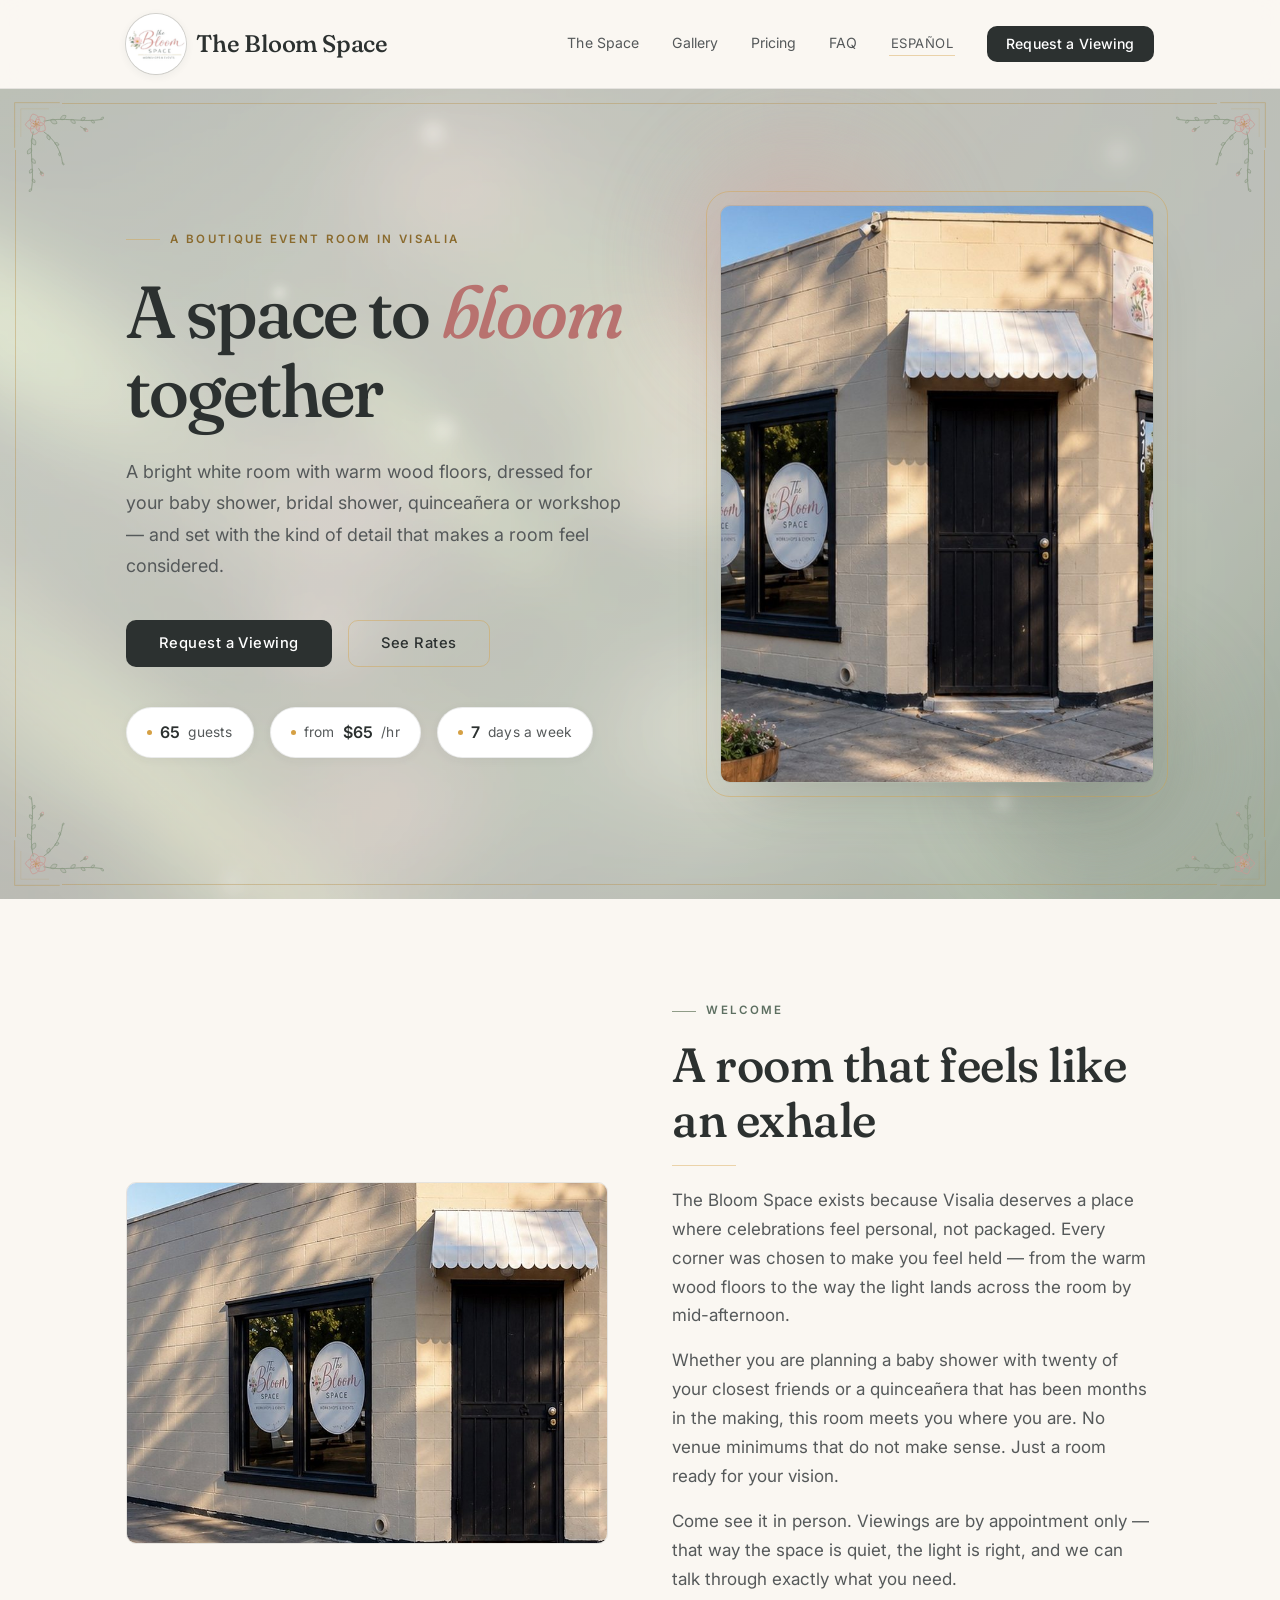
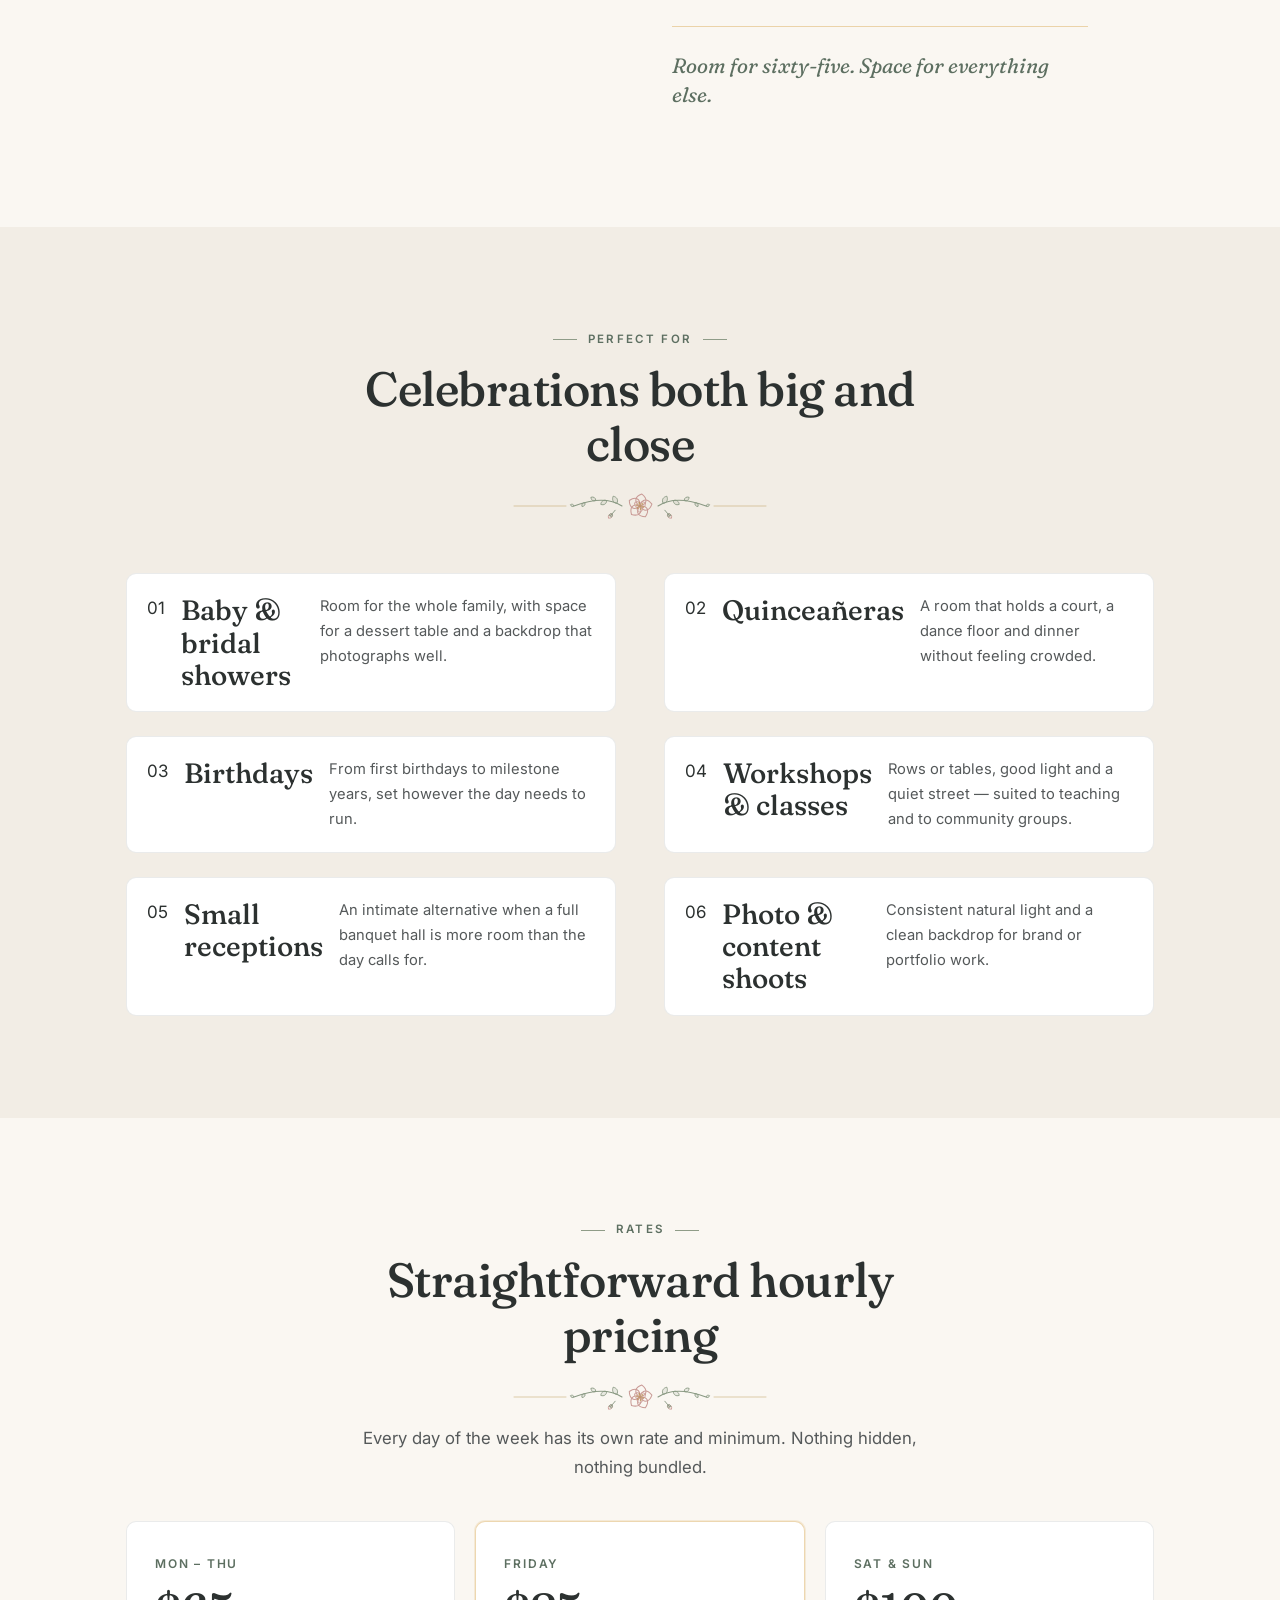
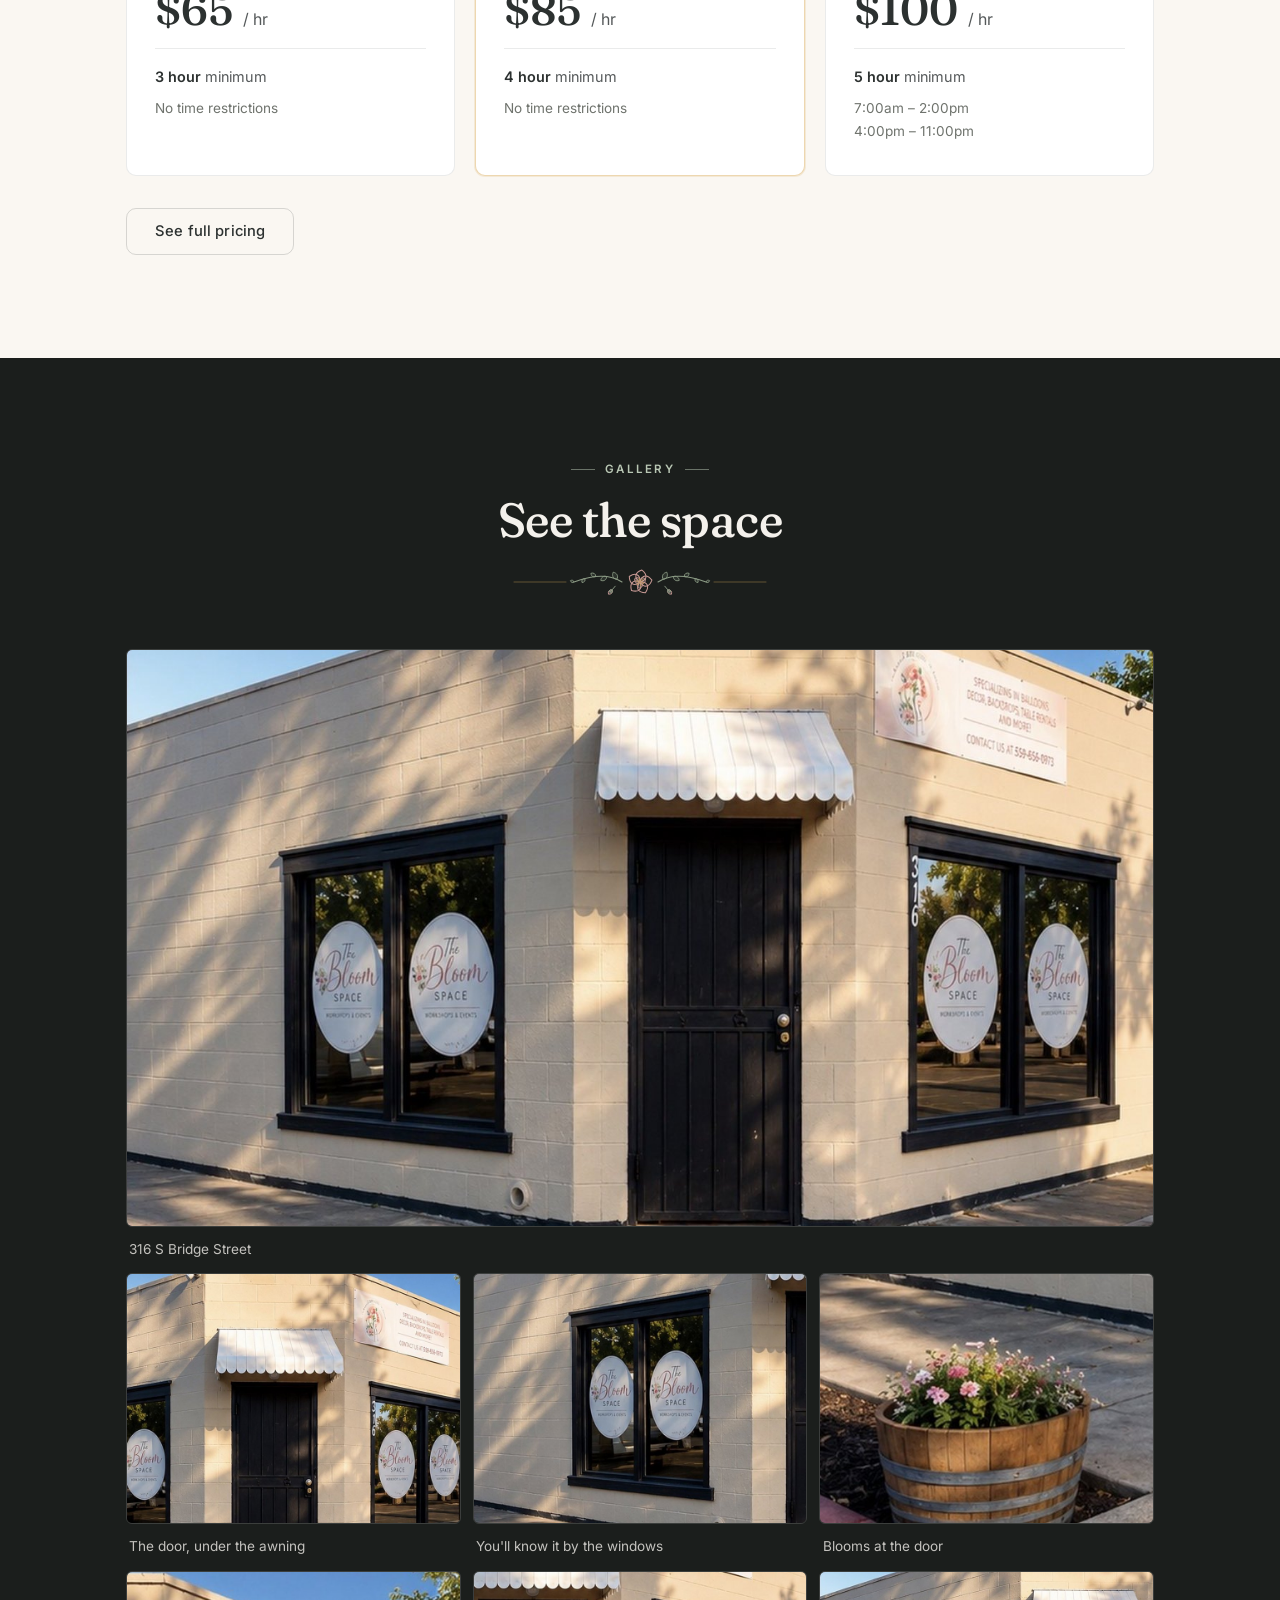
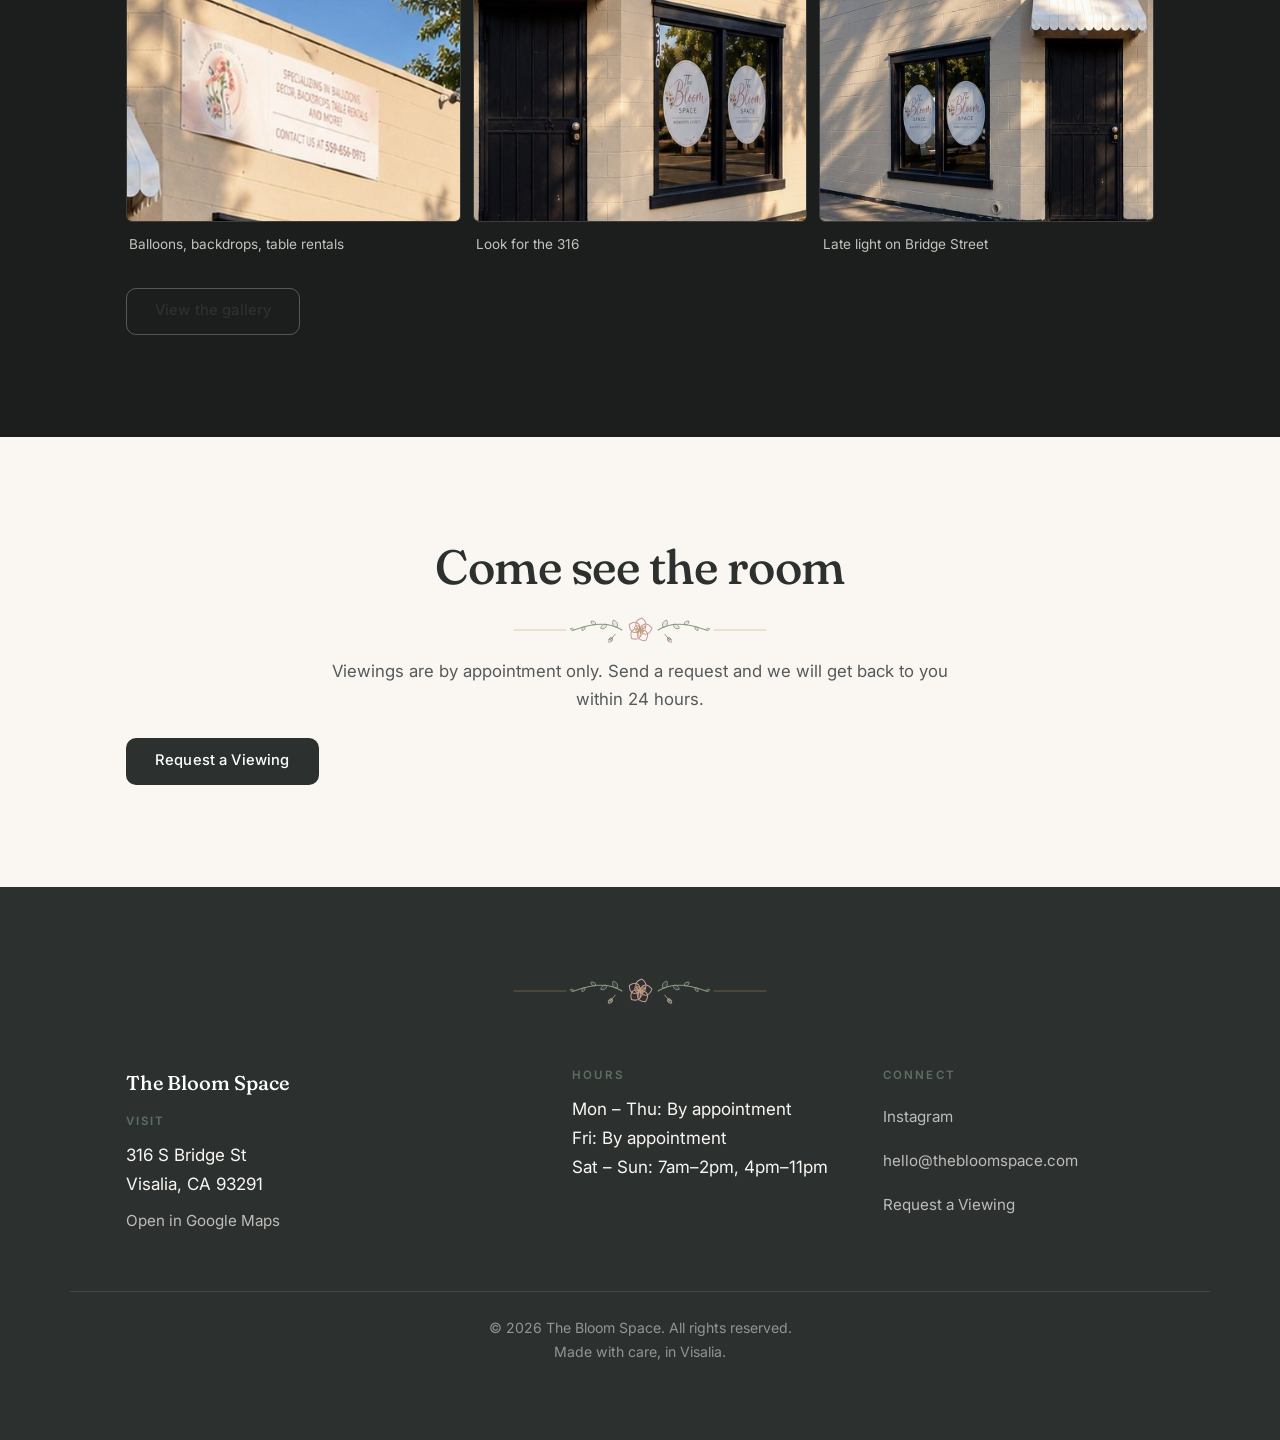
==== commit d8b9b076: "Frame the pages in drawn florals An engraved-invitation border, which is the right reference for the" ====
--- a/index.html
+++ b/index.html
@@ -265,6 +265,10 @@
 </script>
 
 <footer class="site-footer" role="contentinfo">
+  <!-- Closes the page with the same botanical rule the section titles use.
+       Unlike the corner frame this fits at any width, so it is the border
+       phones and tablets actually get. -->
+  <div class="footer-flourish" aria-hidden="true"></div>
   <div class="wrap footer-grid">
     <div class="footer-col">
       <div class="footer-brand">The Bloom Space</div>
@@ -293,6 +297,13 @@
     <p data-i18n="footer.madeIn">Made with care, in Visalia.</p>
   </div>
 </footer>
+
+<div class="page-frame" aria-hidden="true">
+  <span class="frame-corner tl"></span>
+  <span class="frame-corner tr"></span>
+  <span class="frame-corner bl"></span>
+  <span class="frame-corner br"></span>
+</div>
 
 <div class="book-bar" id="bookBar">
   <a href="contact.html" class="btn btn-primary" data-i18n="nav.book">Request a Viewing</a>
--- a/styles/site.css
+++ b/styles/site.css
@@ -171,8 +171,15 @@
   background: var(--gold-line);
   transform-origin: left center;
 }
+/* Centred titles get the botanical rule instead of the plain hairline. It
+   reuses the same pseudo-element, so the scroll-driven draw-in still applies
+   and no page needed new markup. */
 .section-title.center::after {
+  width: 260px;
+  height: 54px;
+  margin-top: 0.5rem;
   margin-inline: auto;
+  background: url('../assets/ornaments/divider.svg') no-repeat center / contain;
   transform-origin: center;
 }
 
@@ -1811,6 +1818,90 @@
 }
 
 /* ============================================================
+   17b. FLORAL PAGE FRAME
+   ============================================================ */
+/*
+ * An engraved-invitation border around the content area: a botanical spray in
+ * each corner with a gold hairline running between them.
+ *
+ * Fixed, so it frames the window rather than scrolling away with the page —
+ * and inset below the sticky header, because the header is chrome and the
+ * frame is around the room, not around the navigation.
+ *
+ * It only appears where there is margin to hold it. Tried at 390px, the
+ * corner sprays landed on top of a paragraph: decoration damaging legibility
+ * on the primary device, which is not a trade worth making. So the corner is
+ * sized from whatever margin the viewport actually has and the whole frame is
+ * gated above the width where that margin is big enough to read. Narrower
+ * screens get the botanical rules under the section titles and above the
+ * footer — the same vocabulary, at a size that fits.
+ */
+.page-frame { display: none; }
+
+@media (min-width: 1250px) {
+  .page-frame {
+    display: block;
+    position: fixed;
+    top: calc(var(--header-h) + var(--frame-gap));
+    right: var(--frame-gap);
+    bottom: var(--frame-gap);
+    left: var(--frame-gap);
+    z-index: 20;
+    pointer-events: none;
+
+    --frame-gap: 10px;
+    /* Never wider than the empty margin beside the content column, so the
+       sprays can't reach into the text no matter how narrow the window. */
+    --frame-corner: min(
+      140px,
+      calc((100vw - var(--wrap)) / 2 + var(--gutter) - var(--frame-gap) - 8px)
+    );
+    --frame-ink: rgba(184, 147, 78, 0.42);
+    /* Both derived from the drawing itself: in corner.svg's 140-unit box the
+       bracket sits 6 units in and runs 68 along each edge. Keeping them as
+       fractions means changing --frame-corner alone keeps the hairlines
+       meeting the brackets exactly, at any size. */
+    --frame-inset: calc(var(--frame-corner) * 6 / 140);
+    --frame-run: calc(var(--frame-corner) * 68 / 140);
+
+    /* The four connecting hairlines, as backgrounds rather than four more
+       elements — one paint, no extra nodes, nothing to keep in sync. */
+    background-image:
+      linear-gradient(var(--frame-ink), var(--frame-ink)),
+      linear-gradient(var(--frame-ink), var(--frame-ink)),
+      linear-gradient(var(--frame-ink), var(--frame-ink)),
+      linear-gradient(var(--frame-ink), var(--frame-ink));
+    background-repeat: no-repeat;
+    background-size:
+      calc(100% - 2 * var(--frame-run)) 1px,
+      calc(100% - 2 * var(--frame-run)) 1px,
+      1px calc(100% - 2 * var(--frame-run)),
+      1px calc(100% - 2 * var(--frame-run));
+    background-position:
+      var(--frame-run) var(--frame-inset),
+      var(--frame-run) calc(100% - var(--frame-inset)),
+      var(--frame-inset) var(--frame-run),
+      calc(100% - var(--frame-inset)) var(--frame-run);
+  }
+
+  /* One drawing, mirrored into four corners. */
+  .frame-corner {
+    position: absolute;
+    width: var(--frame-corner);
+    height: var(--frame-corner);
+    background: url('../assets/ornaments/corner.svg') no-repeat center / contain;
+  }
+  .frame-corner.tl { top: 0; left: 0; }
+  .frame-corner.tr { top: 0; right: 0; transform: scaleX(-1); }
+  .frame-corner.bl { bottom: 0; left: 0; transform: scaleY(-1); }
+  .frame-corner.br { bottom: 0; right: 0; transform: scale(-1); }
+}
+
+@media print {
+  .page-frame { display: none; }
+}
+
+/* ============================================================
    18a. STICKY BOOKING BAR (phones only)
    ============================================================ */
 .book-bar { display: none; }
@@ -1951,6 +2042,13 @@
   padding-block: clamp(3rem, 6vw, 5rem);
 }
 
+.footer-flourish {
+  width: min(260px, 70vw);
+  height: 54px;
+  margin: 0 auto clamp(2rem, 5vw, 3rem);
+  background: url('../assets/ornaments/divider.svg') no-repeat center / contain;
+}
+
 .footer-grid {
   display: grid;
   grid-template-columns: 1.5fr 1fr 1fr;
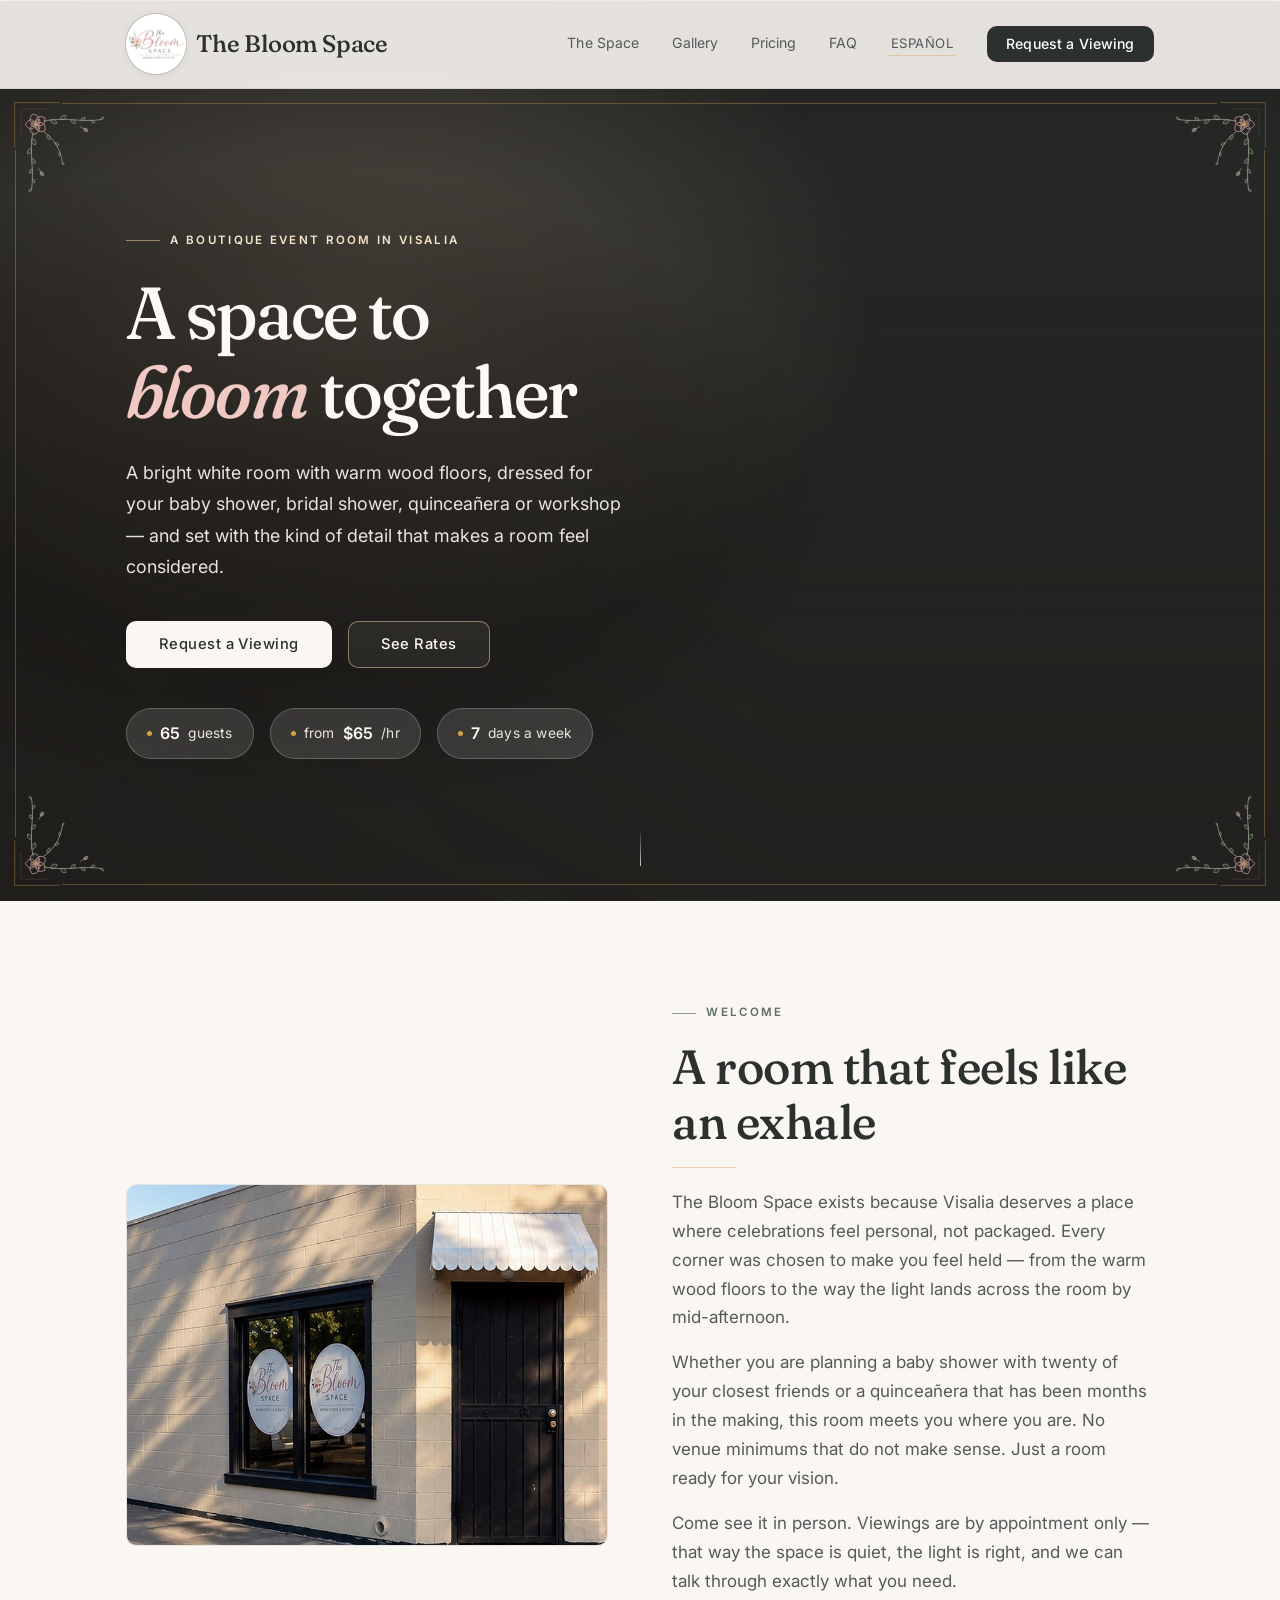
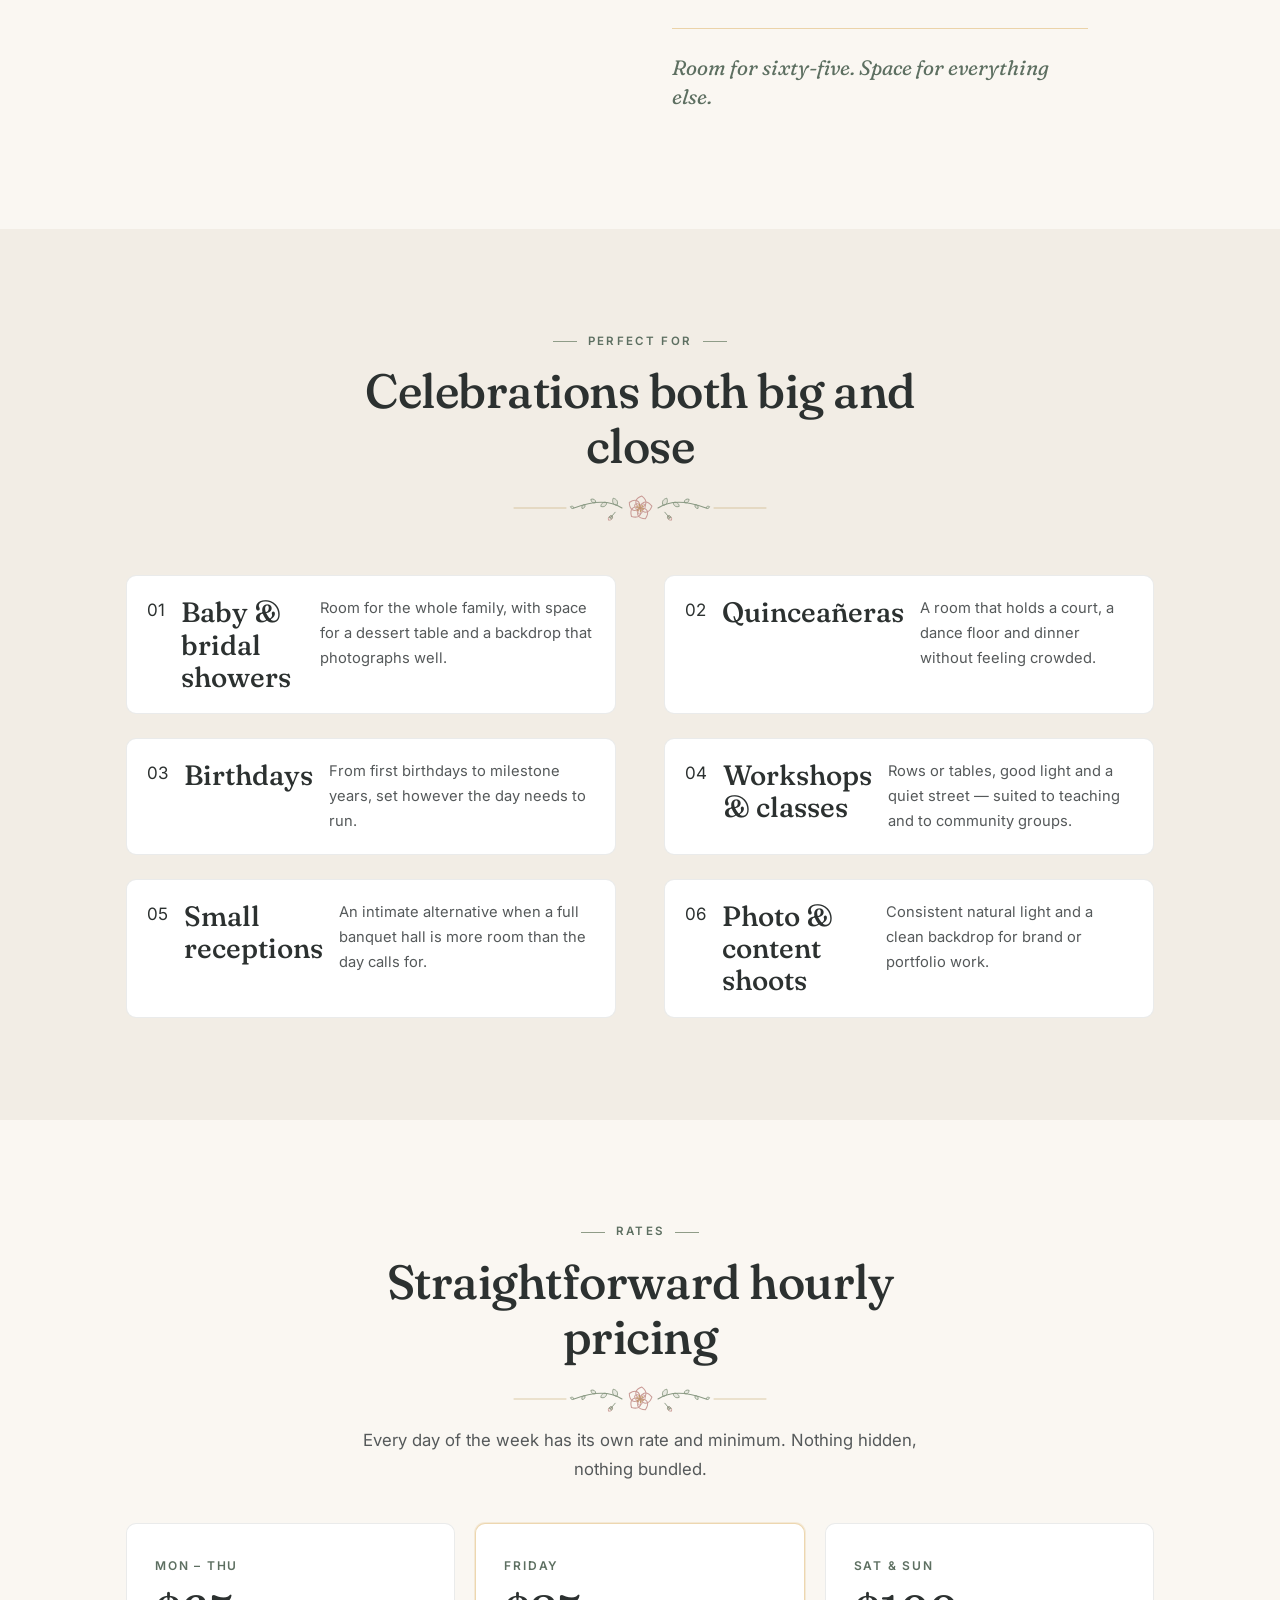
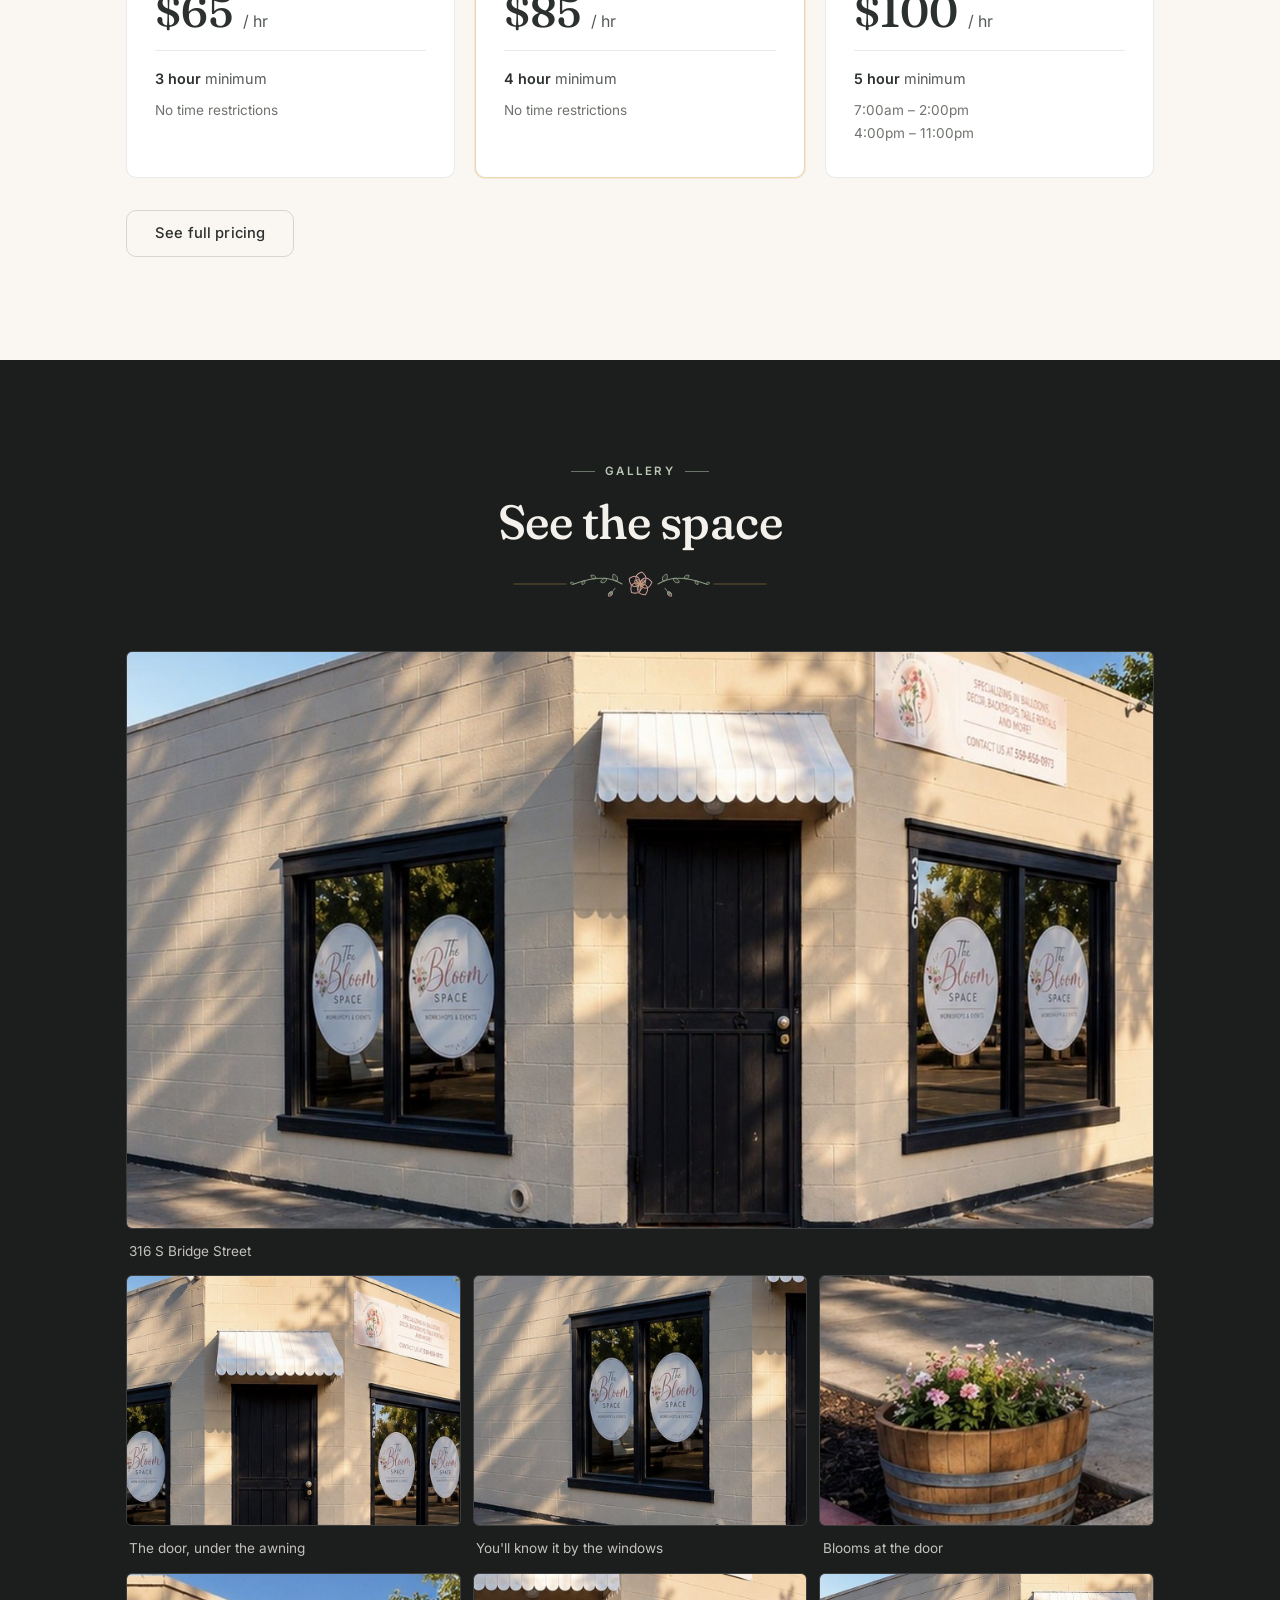
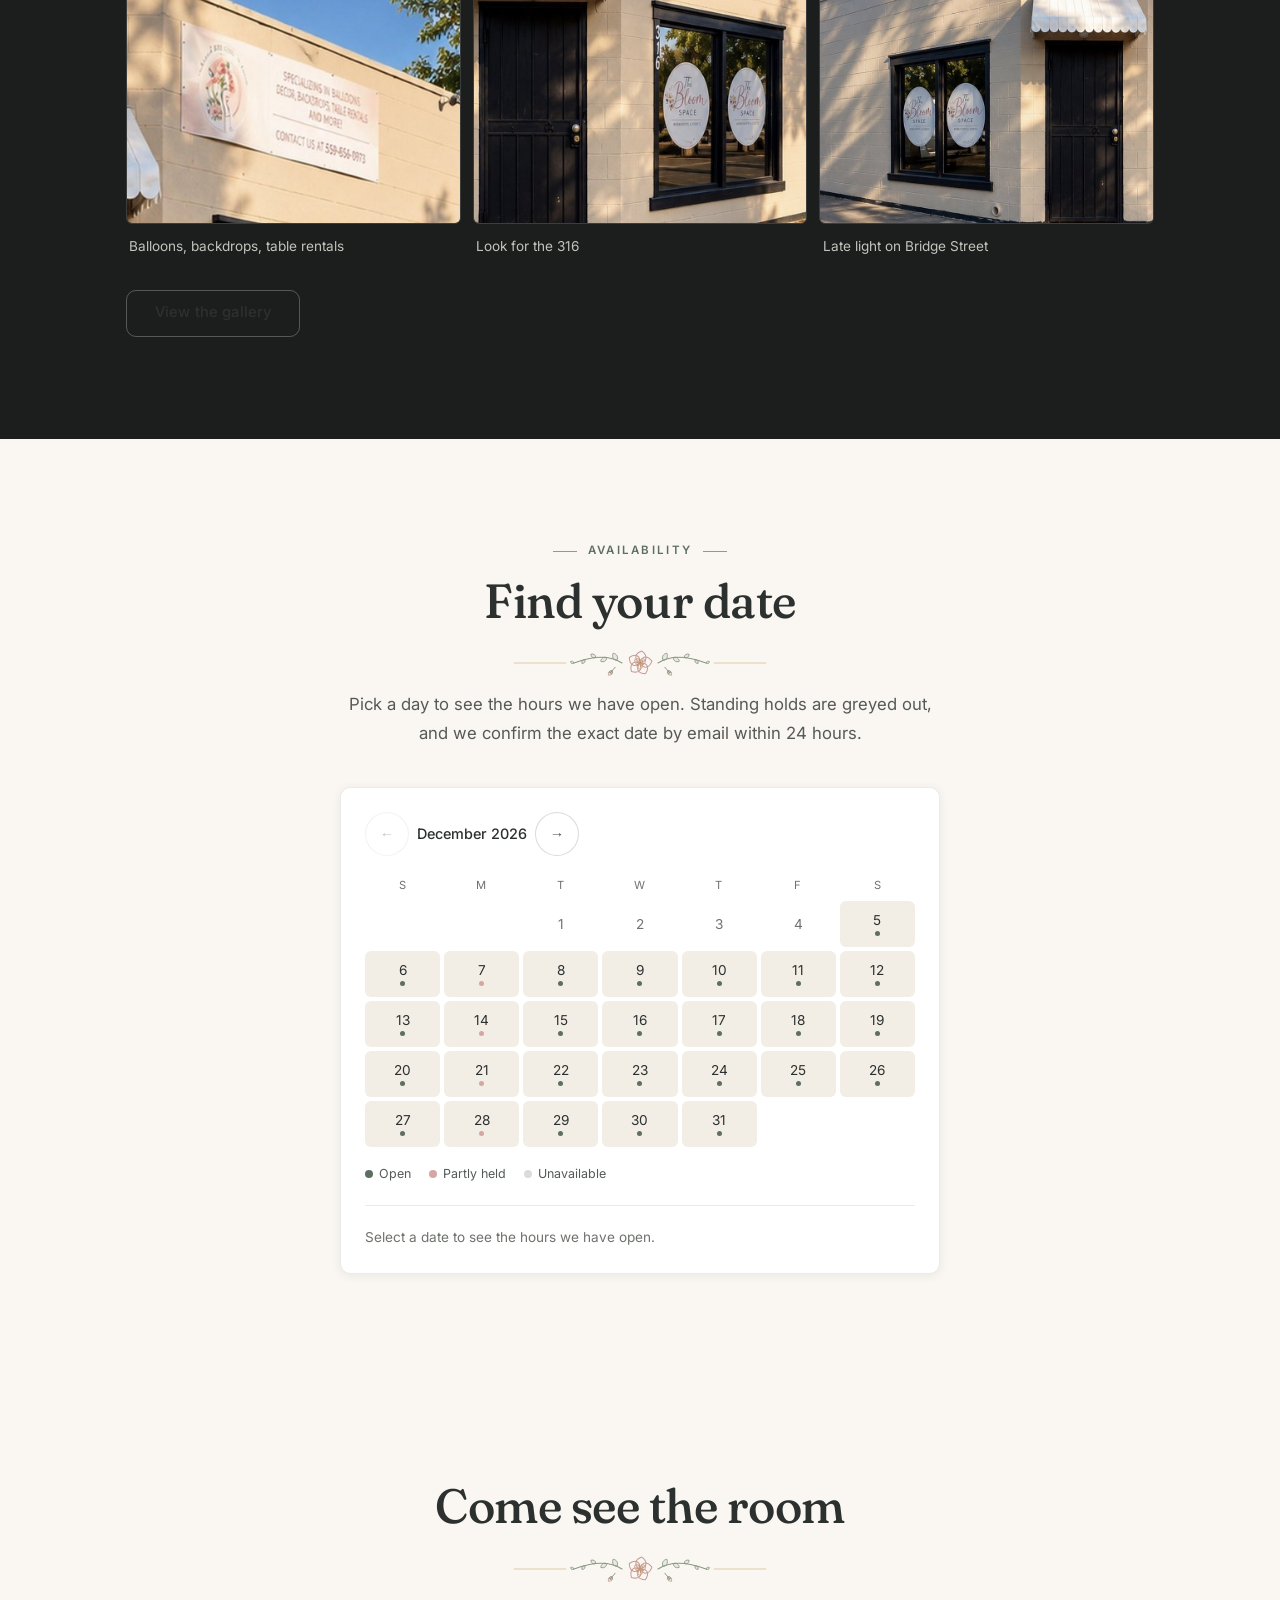
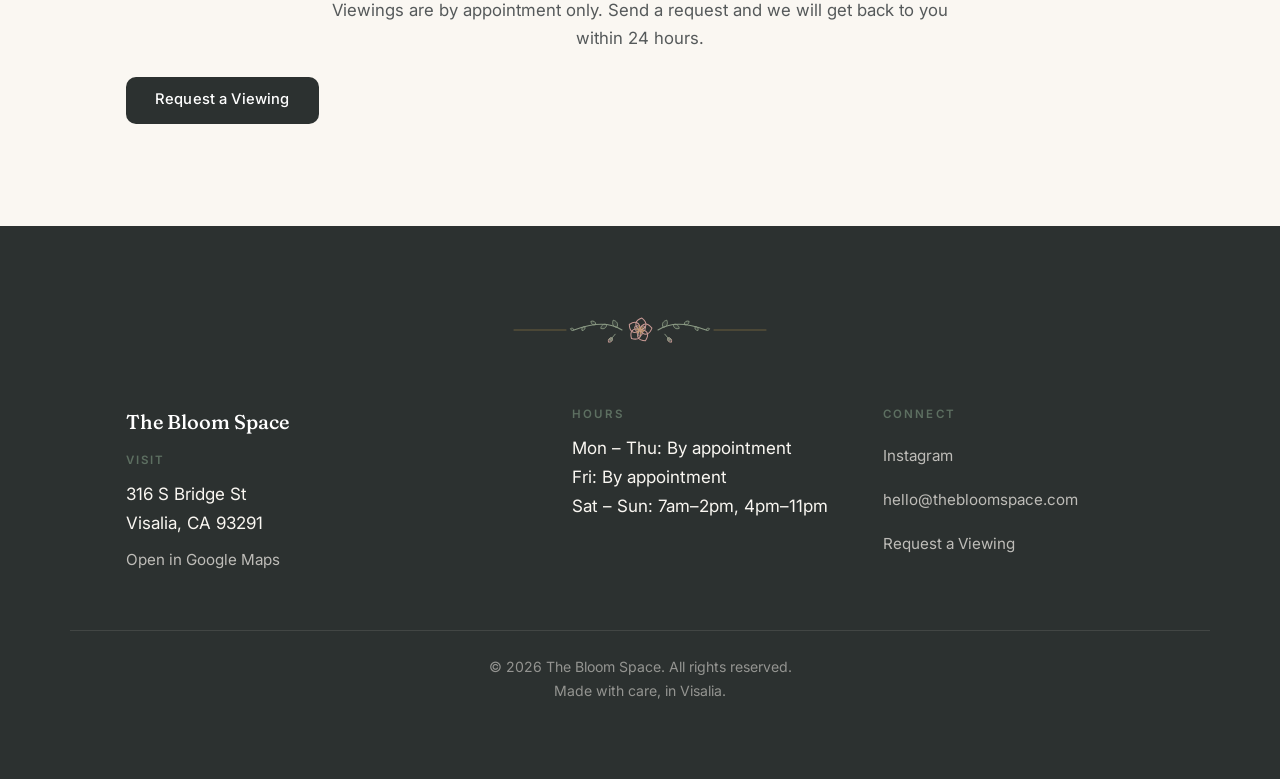
==== commit ed9412fb: "Lead with the venue, and let the page breathe The opening was the weak point: a photograph of the bu" ====
--- a/index.html
+++ b/index.html
@@ -80,22 +80,30 @@
 
 <main id="main">
 
-<section class="hero" aria-label="Welcome">
-  <div class="hero-bg parallax-slow" id="heroBg" aria-hidden="true">
-    <img src="assets/hero-still.jpg" alt="" width="1280" height="720" fetchpriority="high" decoding="async">
+<!--
+  The building itself, full bleed, is the first thing anyone sees. The photo
+  breathes under a warm scrim rather than sitting in a card below the copy —
+  a venue has to be seen before it can be described.
+-->
+<section class="hero hero-immersive" aria-label="Welcome">
+  <div class="hero-bg" id="heroBg" aria-hidden="true">
+    <picture>
+      <source media="(max-width: 700px)" srcset="assets/venue-storefront-tall.jpg" width="900" height="1200">
+      <img src="assets/venue-storefront.jpg" alt="" width="1440" height="810" fetchpriority="high" decoding="async">
+    </picture>
     <!--
-      Ambient loop, drifting over the still rather than replacing it. Sources
-      attach only once we know the visitor wants motion and isn't on a metered
-      connection. Everything here comes from data/media.json.
+      Empty until a real clip of the room exists — see data/media.json. When
+      one is added it fades in over the still with no code change.
     -->
     <video class="hero-video" id="heroVideo" muted loop playsinline preload="none">
-      <source data-src="assets/hero-ambient.webm" type="video/webm">
-      <source data-src="assets/hero-ambient.mp4" type="video/mp4">
+      
     </video>
+    <div class="hero-scrim"></div>
+    <div class="hero-bloom"></div>
   </div>
 
   <div class="hero-inner wrap">
-    <div>
+    <div class="hero-copy">
       <p class="eyebrow hero-eyebrow" data-i18n="home.eyebrow">A boutique event room in Visalia</p>
       <h1 data-i18n-html="home.title">
         A space to <span class="accent-italic">bloom</span> together
@@ -122,16 +130,11 @@
         </span>
       </div>
     </div>
-
-    <div class="hero-media">
-      <div class="hero-glow" aria-hidden="true"></div>
-      <div class="hero-visual">
-        <img src="assets/venue-exterior-wide.jpg"
-           alt="The Bloom Space on the corner of Bridge Street — cream block walls, a striped awning over a black door, and the logo on the windows"
-           width="1200" height="900" loading="lazy" decoding="async">
-      </div>
-    </div>
-  </div>
+  </div>
+
+  <a class="hero-cue" href="#welcome" data-i18n-attr="aria-label:home.scrollCue" aria-label="Scroll to what the room offers">
+    <span class="hero-cue-line" aria-hidden="true"></span>
+  </a>
 </section>
 
 <!-- ---------------- welcome ---------------- -->
@@ -198,6 +201,39 @@
   </div>
 </section>
 
+<!-- ---------------- availability, the last step before booking ---------------- -->
+<section class="section wrap" aria-labelledby="avail-title">
+  <p class="eyebrow center" data-i18n="home.availEyebrow">Availability</p>
+  <h2 id="avail-title" class="reveal section-title center" data-i18n="home.availTitle">Find your date</h2>
+  <p class="lead center" data-i18n="home.availLead">Pick a day to see the hours we have open. Standing holds are greyed out, and we confirm the exact date by email within 24 hours.</p>
+
+  <div class="availability" id="availability">
+    <div class="cal-head">
+      <div class="cal-nav">
+        <button type="button" class="cal-arrow" id="calPrev" aria-label="Previous month">&larr;</button>
+        <span class="cal-month" id="calMonth" aria-live="polite"></span>
+        <button type="button" class="cal-arrow" id="calNext" aria-label="Next month">&rarr;</button>
+      </div>
+    </div>
+
+    <div class="cal-weekdays" aria-hidden="true">
+      <span>S</span><span>M</span><span>T</span><span>W</span><span>T</span><span>F</span><span>S</span>
+    </div>
+
+    <div class="cal-grid" id="calGrid" role="grid" aria-labelledby="avail-title"></div>
+
+    <ul class="cal-legend">
+      <li><span class="swatch open" aria-hidden="true"></span><span data-i18n="pricing.availOpen">Open</span></li>
+      <li><span class="swatch limited" aria-hidden="true"></span><span data-i18n="pricing.availLimited">Partly held</span></li>
+      <li><span class="swatch booked" aria-hidden="true"></span><span data-i18n="pricing.availBlocked">Unavailable</span></li>
+    </ul>
+
+    <div class="cal-detail" id="calDetail" role="status" aria-live="polite">
+      <p class="cal-detail-empty" data-i18n="pricing.availPick">Select a date to see the hours we have open.</p>
+    </div>
+  </div>
+</section>
+
 <!-- ---------------- final cta ---------------- -->
 <section class="section wrap center" aria-labelledby="final-title">
   <h2 id="final-title" class="reveal section-title center" data-i18n="home.finalTitle">Come see the room</h2>
@@ -214,6 +250,7 @@
   import { RATE_CARD, DAY_RATES } from './data/rates.js';
   import { getGallery } from './lib/api.mock.js';
   import { getLocale, t } from './lib/i18n.js';
+  import { initAvailability } from './lib/ui.js';
 
   function renderPerfect() {
     const list = document.getElementById('perfectList');
@@ -262,6 +299,10 @@
   function renderAll() { renderPerfect(); renderRates(); renderGallery(); }
   renderAll();
   document.addEventListener('localechange', renderAll);
+
+  // The last thing on the page before the ask: pick a day, see the hours,
+  // go straight to the request with the date already attached.
+  await initAvailability();
 </script>
 
 <footer class="site-footer" role="contentinfo">
--- a/styles/site.css
+++ b/styles/site.css
@@ -35,6 +35,14 @@
   --accent-deep: var(--blush-deep);
   --accent-green:var(--sage);
   --gold-line:   rgba(213, 160, 68, 0.42);
+
+  /* Hero type sits on a photograph under a warm scrim, so it needs its own
+     scale — the page tokens are all tuned for cream. Ratios in the comment
+     beside .hero-scrim; every one of these clears 4.5:1 there. */
+  --hero-text:    #fdfaf6;
+  --hero-lead:    rgba(253, 250, 246, 0.90);
+  --hero-accent:  #f0c8c4;
+  --hero-eyebrow: #f5e6cd;
   --line:        rgba(54, 58, 59, 0.10);
   --line-strong: rgba(54, 58, 59, 0.18);
   --shadow:      rgba(54, 58, 59, 0.08);
@@ -370,7 +378,7 @@
       to   { opacity: 0; transform: translateY(-60px); }
     }
 
-    .hero-scroll-cue {
+    .hero-cue {
       animation: cue-fade linear both;
       animation-timeline: view();
       animation-range: exit 0% exit 25%;
@@ -378,26 +386,6 @@
     @keyframes cue-fade {
       from { opacity: 1; }
       to   { opacity: 0; }
-    }
-
-    /* Sprigs drift against the scroll for depth */
-    .hero-sprig-tr {
-      animation: sprig-tr linear both;
-      animation-timeline: scroll(root block);
-      animation-range: 0 90vh;
-    }
-    @keyframes sprig-tr {
-      from { transform: rotate(6deg) translate(0, 0); }
-      to   { transform: rotate(14deg) translate(3%, 34px); }
-    }
-    .hero-sprig-bl {
-      animation: sprig-bl linear both;
-      animation-timeline: scroll(root block);
-      animation-range: 0 90vh;
-    }
-    @keyframes sprig-bl {
-      from { transform: rotate(-168deg) translate(0, 0); }
-      to   { transform: rotate(-176deg) translate(4%, 26px); }
     }
 
     /* --- Gallery images settle as they enter --- */
@@ -427,6 +415,107 @@
   }
 }
 
+
+/* ============================================================
+   5b. AMBIENT MOTION — the page breathing
+   ============================================================ */
+/*
+ * Separate from the scroll-driven system above, and deliberately so: these
+ * run whether or not you scroll, which is the whole point. A still page of a
+ * still photograph reads as a printed page; a very slow, continuous drift
+ * reads as a room with light moving through it.
+ *
+ * Three rules keep it from becoming a screensaver:
+ *
+ *   1. Nothing animates anything but transform and opacity, so every one of
+ *      these runs on the compositor and none of them costs a frame on the
+ *      main thread.
+ *   2. The periods are mutually indivisible — 26s, 19s, 31s, 11s. Give two
+ *      layers the same period and the eye catches the loop within seconds;
+ *      leave them incommensurate and the combination effectively never
+ *      repeats, which is what makes it read as breath rather than a machine.
+ *   3. Amplitudes are small enough that you notice the room is alive without
+ *      noticing the animation. If you can see it move, it is too much.
+ *
+ * The reduced-motion block below section 6 stops all of it dead.
+ */
+@media (prefers-reduced-motion: no-preference) {
+  /* The deep breath: the photograph itself, held above scale 1 throughout so
+     no edge ever creeps into frame. */
+  .hero-bg img {
+    animation: breathe-photo 26s var(--ease-inout) infinite alternate;
+    will-change: transform;
+  }
+  /* A 5% swing, not 9%. Measurably cheaper to raster and no less visible —
+     over 26 seconds the eye reads the drift, not the distance. */
+  @keyframes breathe-photo {
+    from { transform: scale(1.05) translate3d(-0.5%, 0.3%, 0); }
+    to   { transform: scale(1.10) translate3d(0.7%, -0.7%, 0); }
+  }
+
+  /* Warm light moving across the frame, on its own slower period. */
+  .hero-bloom {
+    animation: breathe-light 31s var(--ease-inout) infinite alternate;
+    will-change: transform, opacity;
+  }
+  /* Translated and faded, never scaled: moving a composited layer is free,
+     but scaling a gradient re-rasters it every frame. */
+  @keyframes breathe-light {
+    from { transform: translate3d(-5%, 3%, 0);  opacity: 0.7; }
+    to   { transform: translate3d(6%, -4%, 0);  opacity: 1; }
+  }
+
+  /* The pills rise and settle out of phase with each other — the detail that
+     makes the group feel alive rather than three things bobbing together. */
+  .hero-stats .stat-pill {
+    animation: breathe-float 11s var(--ease-inout) infinite alternate;
+  }
+  .hero-stats .stat-pill:nth-child(2) { animation-duration: 13s; animation-delay: -3s; }
+  .hero-stats .stat-pill:nth-child(3) { animation-duration: 17s; animation-delay: -7s; }
+  @keyframes breathe-float {
+    from { transform: translate3d(0, 2.5px, 0); }
+    to   { transform: translate3d(0, -2.5px, 0); }
+  }
+
+  /* The scroll cue draws itself down, pauses, and does it again. */
+  .hero-cue-line {
+    animation: cue-draw 2.8s var(--ease-inout) infinite;
+    transform-origin: top center;
+  }
+  @keyframes cue-draw {
+    0%        { transform: scaleY(0.15); opacity: 0; }
+    28%       { opacity: 1; }
+    62%, 100% { transform: scaleY(1);    opacity: 0; }
+  }
+
+  /*
+   * All of the above is hero furniture, and none of it is worth a frame once
+   * the hero is off screen. Measured while scrolling the whole page: the
+   * ambient layers cost roughly twelve dropped frames over 3.6 seconds in
+   * software rendering, and every one of them was spent animating something
+   * nobody could see. An observer on the hero parks them.
+   */
+  .hero.is-idle .hero-bg img,
+  .hero.is-idle .hero-bloom,
+  .hero.is-idle .stat-pill,
+  .hero.is-idle .hero-cue-line {
+    animation-play-state: paused;
+  }
+
+  /* Even the border moves, barely. The corners drift on four different
+     periods so the frame never pulses as one object. */
+  .frame-corner {
+    animation: breathe-corner 23s var(--ease-inout) infinite alternate;
+  }
+  .frame-corner.tr { animation-duration: 29s; animation-delay: -6s; }
+  .frame-corner.bl { animation-duration: 37s; animation-delay: -11s; }
+  .frame-corner.br { animation-duration: 41s; animation-delay: -17s; }
+  @keyframes breathe-corner {
+    from { opacity: 0.72; }
+    to   { opacity: 1; }
+  }
+}
+
 /* ============================================================
    6.  PREFERS-REDUCED-MOTION
    ============================================================ */
@@ -439,6 +528,12 @@
     transform: none !important;
   }
   .btn:hover { transform: none !important; }
+  /* The blanket transform reset above is for motion, but the frame corners
+     use transform for orientation, not movement — without this all four
+     point top-left. */
+  .frame-corner.tr { transform: scaleX(-1) !important; }
+  .frame-corner.bl { transform: scaleY(-1) !important; }
+  .frame-corner.br { transform: scale(-1)  !important; }
 }
 
 /* ============================================================
@@ -634,16 +729,17 @@
 .hero {
   position: relative;
   overflow: hidden;
-  min-height: 90vh;
+  min-height: 100svh;
   display: flex;
   align-items: center;
-  background: linear-gradient(
-    135deg,
-    var(--cream) 0%,
-    var(--blush-light) 40%,
-    var(--cream) 70%,
-    var(--sage-light) 100%
-  );
+  /* Sits under the sticky header rather than starting below it, so the
+     photograph runs to the top of the window. */
+  margin-top: calc(var(--header-h) * -1);
+  padding-top: var(--header-h);
+  background: var(--charcoal);
+}
+@supports not (height: 100svh) {
+  .hero { min-height: 100vh; }
 }
 
 .hero-bg {
@@ -651,65 +747,119 @@
   inset: 0;
   z-index: 0;
   overflow: hidden;
-}
+  pointer-events: none;   /* decorative; nothing here should ever take a tap */
+}
+.hero-bg picture { display: contents; }
 .hero-bg img,
 .hero-bg .hero-video {
   width: 100%;
   height: 100%;
   object-fit: cover;
-  opacity: 0.2;
-  mix-blend-mode: multiply;
-}
-
-/* The loop drifts over the photograph rather than replacing it — it reads as
-   light moving across the room, and the photo carries the hero either way. */
+  /* Full strength. The scrim below does the work of keeping type legible —
+     dimming the photograph to 20% was what made the opening look bland. */
+  opacity: 1;
+}
+
 .hero-bg .hero-video {
   position: absolute;
   inset: 0;
   opacity: 0;
   transition: opacity 1.2s var(--ease-out);
 }
-.hero-bg.video-playing .hero-video { opacity: 0.1; }
-
-/* A slow push across the photograph, so the hero carries real footage-like
-   motion of the room itself rather than an abstract wash. Held at a scale
-   above 1 the whole way through so no edge ever creeps into frame. */
-@media (prefers-reduced-motion: no-preference) {
-  .hero-bg img {
-    animation: hero-pan 34s var(--ease-inout) infinite alternate;
-    will-change: transform;
-  }
-}
-@keyframes hero-pan {
-  from { transform: scale(1.06) translate(-1.4%, 0.8%); }
-  to   { transform: scale(1.18) translate(1.6%, -1.6%); }
-}
-
-/* Gentle parallax on hero image */
-.parallax-slow {
-  animation: parallax-drift linear both;
-  animation-timeline: scroll(root block);
+.hero-bg.video-playing .hero-video { opacity: 1; }
+
+/*
+ * The scrim, and it is load-bearing rather than decorative.
+ *
+ * Measured off the photograph: the brightest wall in frame sits around sRGB
+ * 0.9. Composited under a 0.50 black it leaves white text at 4.76:1, which
+ * clears the 4.5 body minimum; at 0.40 it is 3.47:1 and fails. So the
+ * gradient stays lighter across the top, where the building is and no type
+ * goes, and reaches 0.62 through the middle and lower band where the copy
+ * actually sits.
+ *
+ * Warm charcoal rather than black — over cream block walls, neutral black
+ * reads as a grey wash and warm reads as evening.
+ */
+.hero-scrim {
+  position: absolute;
+  inset: 0;
+  background:
+    /* A band under the header. The nav reverses out to white here, and the
+       top of this photograph is its brightest region — sky and a sunlit
+       wall. Without this the links sit at about 2:1. */
+    linear-gradient(
+      to bottom,
+      rgba(28, 24, 21, 0.58) 0,
+      rgba(28, 24, 21, 0.12) calc(var(--header-h) + 40px),
+      rgba(28, 24, 21, 0) calc(var(--header-h) + 90px)
+    ),
+    linear-gradient(
+      to bottom,
+      rgba(28, 24, 21, 0.26) 0%,
+      rgba(28, 24, 21, 0.44) 32%,
+      rgba(28, 24, 21, 0.54) 62%,
+      rgba(28, 24, 21, 0.64) 100%
+    ),
+    /* a little extra weight on the side the copy starts from */
+    linear-gradient(
+      to right,
+      rgba(28, 24, 21, 0.28) 0%,
+      rgba(28, 24, 21, 0) 62%
+    );
+}
+
+/* A slow warm light that drifts across the frame. This is the piece that
+   makes the still photograph feel like it is being lit rather than printed. */
+.hero-bloom {
+  position: absolute;
+  inset: -20%;
+  background: radial-gradient(
+    42% 42% at 34% 38%,
+    rgba(255, 226, 189, 0.20) 0%,
+    rgba(255, 226, 189, 0) 70%
+  );
 }
 
 .hero-inner {
   position: relative;
   z-index: 1;
-  display: grid;
-  grid-template-columns: 1.1fr 0.9fr;
-  gap: clamp(2rem, 5vw, 4rem);
-  align-items: center;
+  display: block;
   padding-block: clamp(3rem, 7vw, 5rem);
   width: 100%;
 }
-
-/* Gold picks up the chairs, flatware and lettering the room is styled with. */
+/*
+ * A wash behind the copy block itself, rather than more scrim over the whole
+ * frame. The eyebrow is 11.5px, so it needs 4.5:1 like any small text, and it
+ * sits high in the frame where the photograph is brightest — the sunlit wall.
+ * Darkening the entire picture far enough to fix one line would cost the
+ * building; darkening only the column the type occupies costs nothing.
+ */
+.hero-copy {
+  position: relative;
+  max-width: 44rem;
+}
+.hero-copy::before {
+  content: '';
+  position: absolute;
+  inset: -12% -18% -14% -20%;
+  z-index: -1;
+  background: radial-gradient(
+    72% 62% at 30% 48%,
+    rgba(20, 17, 15, 0.5) 0%,
+    rgba(20, 17, 15, 0.28) 55%,
+    rgba(20, 17, 15, 0) 78%
+  );
+}
+
 .hero-eyebrow {
-  color: var(--gold);
+  color: var(--hero-eyebrow);
   margin-bottom: 1.4rem;
 }
-.hero-eyebrow::before {
+.hero-eyebrow::before,
+.hero-eyebrow::after {
   width: 34px;
-  background: var(--gold-line);
+  background: rgba(240, 214, 168, 0.55);
 }
 
 .hero h1 {
@@ -718,12 +868,16 @@
   line-height: 1.08;
   margin-bottom: 1.6rem;
   max-width: 14ch;
+  color: var(--hero-text);
+  text-wrap: balance;
 }
 .hero h1 .accent-italic {
   font-style: italic;
   font-weight: 500;
   font-variation-settings: 'SOFT' 60, 'WONK' 1;
-  color: var(--rose);
+  /* The brand rose is #b8726f, which is unreadable on a dark scrim. Same
+     hue, inverted value. */
+  color: var(--hero-accent);
 }
 
 .hero .lead {
@@ -731,6 +885,7 @@
   line-height: 1.75;
   margin-bottom: 2.4rem;
   max-width: 46ch;
+  color: var(--hero-lead);
 }
 
 .hero-cta {
@@ -742,13 +897,24 @@
   letter-spacing: 0.03em;
   padding-inline: 2rem;
 }
+/* Cream on charcoal, not charcoal on cream — the page behind it is dark now. */
+.hero-cta .btn-primary {
+  background: var(--cream);
+  color: var(--charcoal);
+}
+.hero-cta .btn-primary:hover {
+  background: var(--white);
+  box-shadow: 0 10px 30px -10px rgba(0, 0, 0, 0.45);
+}
 .hero-cta .btn-secondary {
-  border-color: var(--gold-line);
+  color: var(--hero-text);
+  border-color: rgba(240, 214, 168, 0.5);
+  background: rgba(255, 255, 255, 0.06);
 }
 .hero-cta .btn-secondary:hover {
-  background: transparent;
-  border-color: var(--gold);
-  box-shadow: 0 6px 20px -6px rgba(138, 106, 45, 0.22);
+  background: rgba(255, 255, 255, 0.12);
+  border-color: rgba(240, 214, 168, 0.85);
+  box-shadow: none;
 }
 
 /* Stat pills */
@@ -761,19 +927,21 @@
 .stat-pill {
   padding: 0.7rem 1.25rem;
   border-radius: 100px;
-  background: var(--white);
-  border: 1px solid var(--line);
+  /* A translucent fill, never backdrop-filter: these sit over the one
+     element on the page that may be playing video, and blurring a backdrop
+     that changes every frame is the surest way to drop frames on a phone. */
+  background: rgba(255, 255, 255, 0.12);
+  border: 1px solid rgba(255, 255, 255, 0.22);
   font-size: 0.86rem;
   letter-spacing: 0.015em;
-  color: var(--text-soft);
-  box-shadow: 0 2px 10px rgba(54, 58, 59, 0.05);
+  color: var(--hero-lead);
   display: flex;
   align-items: center;
   gap: 0.5rem;
 }
 .stat-pill strong {
   font-weight: 600;
-  color: var(--text);
+  color: var(--hero-text);
   font-size: 1rem;
 }
 .stat-pill .dot {
@@ -784,105 +952,100 @@
   display: inline-block;
 }
 
-/* Hero visual */
-.hero-media {
-  position: relative;
-}
-.hero-media::after {
-  content: '';
+/* A single tapered line under the copy, drawn down. The only invitation to
+   scroll the page needs, and it removes itself once you take it. */
+.hero-cue {
   position: absolute;
-  inset: -14px;
-  z-index: 2;
-  border: 1px solid var(--gold-line);
-  border-radius: calc(var(--radius) + 14px);
-  pointer-events: none;
-}
-
-/* Two soft colour pools breathing behind the card. Purely decorative, and
-   the reduced-motion block further down freezes them where they sit. */
-.hero-glow {
-  position: absolute;
-  inset: -14% -12%;
-  z-index: 0;
-  pointer-events: none;
-}
-.hero-glow::before,
-.hero-glow::after {
-  content: '';
-  position: absolute;
-  width: 62%;
-  aspect-ratio: 1;
-  border-radius: 50%;
-  filter: blur(38px);
-}
-.hero-glow::before {
-  top: -4%;
-  left: -6%;
-  background: radial-gradient(circle, var(--blush-deep) 0%, rgba(212, 167, 162, 0) 70%);
-  opacity: 0.65;
-  animation: hero-glow-a 17s var(--ease-inout) infinite alternate;
-}
-.hero-glow::after {
-  bottom: -6%;
-  right: -8%;
-  width: 56%;
-  background: radial-gradient(circle, var(--sage) 0%, rgba(143, 156, 136, 0) 70%);
-  opacity: 0.55;
-  animation: hero-glow-b 23s var(--ease-inout) infinite alternate;
-}
-@keyframes hero-glow-a {
-  from { transform: translate(0, 0) scale(1); }
-  to   { transform: translate(9%, 7%) scale(1.14); }
-}
-@keyframes hero-glow-b {
-  from { transform: translate(0, 0) scale(1.08); }
-  to   { transform: translate(-8%, -6%) scale(0.94); }
-}
-
-.hero-visual {
-  position: relative;
+  left: 50%;
+  bottom: 2.2rem;
   z-index: 1;
-  aspect-ratio: 3 / 4;
-  border-radius: var(--radius);
-  overflow: hidden;
-  box-shadow: 0 28px 60px -26px rgba(54, 58, 59, 0.28);
-  border: 1px solid var(--line);
-}
-.hero-visual img,
-.hero-visual video {
-  width: 100%;
-  height: 100%;
-  object-fit: cover;
+  width: 44px;
+  height: 44px;
+  margin-left: -22px;
+  display: flex;
+  align-items: flex-end;
+  justify-content: center;
+}
+.hero-cue-line {
   display: block;
-}
-
-/* Header sits above a light hero here, so it carries a surface at all times
-   rather than reversing out over dark media. */
-.site-header { background: rgba(250, 247, 242, 0.9); border-bottom-color: var(--line); }
+  width: 1px;
+  height: 38px;
+  background: linear-gradient(to bottom, rgba(255,255,255,0), rgba(255,255,255,0.75));
+}
+
+/* Gentle parallax on hero image */
+.parallax-slow {
+  animation: parallax-drift linear both;
+  animation-timeline: scroll(root block);
+}
+
+
+/*
+ * The header reverses out over the hero photograph and takes on a surface
+ * once it is past it. is-solid is toggled by an IntersectionObserver on the
+ * hero, never a scroll listener.
+ */
+.site-header {
+  background: transparent;
+  border-bottom-color: transparent;
+  transition: background var(--motion-normal) ease, border-color var(--motion-normal) ease;
+}
+.site-header.is-solid {
+  background: rgba(250, 247, 242, 0.9);
+  border-bottom-color: var(--line);
+}
 @media (min-width: 821px) {
-  .site-header { backdrop-filter: blur(12px); -webkit-backdrop-filter: blur(12px); }
-}
+  /* Only once it is over static content — never over playing media. */
+  .site-header.is-solid { backdrop-filter: blur(12px); -webkit-backdrop-filter: blur(12px); }
+}
+.site-header:not(.is-solid) .brand,
+.site-header:not(.is-solid) .nav-links a { color: rgba(255, 255, 255, 0.9); }
+.site-header:not(.is-solid) .nav-links a:hover { color: #fff; }
+.site-header:not(.is-solid) .nav-toggle span { background: #fff; }
+.site-header:not(.is-solid) .lang-toggle { color: rgba(255, 255, 255, 0.9); border-color: rgba(255,255,255,0.5); }
+/* The open drawer always has its own cream surface behind it. */
+.site-header:not(.is-solid) .nav-links.open a,
+.site-header:not(.is-solid) .nav-links.open .lang-toggle { color: var(--text); }
+.site-header:not(.is-solid) .nav-links.open a.btn-primary { color: var(--white); }
 
 @media (max-width: 820px) {
-  .hero { min-height: 0; }
-  .hero-inner {
-    grid-template-columns: 1fr;
-    text-align: center;
-  }
-  .hero h1 { max-width: 100%; }
+  .hero-inner { text-align: center; }
+  .hero-copy { max-width: 100%; }
+  /* Taller and wider than the desktop wash: the copy is centred and stacked,
+     so the eyebrow sits at the very top of the block where a tight radial
+     never reached it. */
+  .hero-copy::before {
+    inset: -16% -28% -12%;
+    background: radial-gradient(
+      98% 78% at 50% 50%,
+      rgba(20, 17, 15, 0.52) 0%,
+      rgba(20, 17, 15, 0.36) 52%,
+      rgba(20, 17, 15, 0) 88%
+    );
+  }
+  .hero h1 { max-width: 100%; margin-inline: auto; }
   .hero .lead { max-width: 100%; }
   .hero-cta { justify-content: center; }
   .hero-stats { justify-content: center; }
-  .hero-media::after {
-    inset: -8px;
-    border-radius: calc(var(--radius) + 8px);
-  }
-  /* Copy first on a phone. With the card above the headline the primary CTA
-     landed at 752-861px on an 844px viewport — below the fold before the iOS
-     URL bar even takes its cut. The background photo already shows the
-     building, so the card is a supporting image, not the opener. */
-  .hero-media { order: 1; margin-top: 2rem; }
-  .hero-glow { display: none; }   /* two 28px blurs, on the device least able to afford them */
+  /* The side weighting is for a left-aligned column; centred copy wants it
+     even. Every layer has to be restated — `background` is shorthand, so
+     naming one gradient here would silently drop the header band. */
+  .hero-scrim {
+    background:
+      linear-gradient(
+        to bottom,
+        rgba(28, 24, 21, 0.60) 0,
+        rgba(28, 24, 21, 0.14) calc(var(--header-h) + 40px),
+        rgba(28, 24, 21, 0) calc(var(--header-h) + 90px)
+      ),
+      linear-gradient(
+        to bottom,
+        rgba(28, 24, 21, 0.36) 0%,
+        rgba(28, 24, 21, 0.52) 34%,
+        rgba(28, 24, 21, 0.56) 66%,
+        rgba(28, 24, 21, 0.64) 100%
+      );
+  }
   .hero-eyebrow { justify-content: center; }
   .hero-eyebrow::after {
     content: '';
@@ -891,12 +1054,8 @@
     background: var(--gold-line);
     display: inline-block;
   }
-  .hero-visual {
-    aspect-ratio: 4 / 3;
-    max-height: 300px;
-  }
-  .hero-glow::before,
-  .hero-glow::after { filter: blur(28px); }
+  /* The eyebrow's gold hairlines are for cream; on the scrim they vanish. */
+  .hero-eyebrow::after { background: rgba(240, 214, 168, 0.55); }
 }
 
 /* ============================================================
